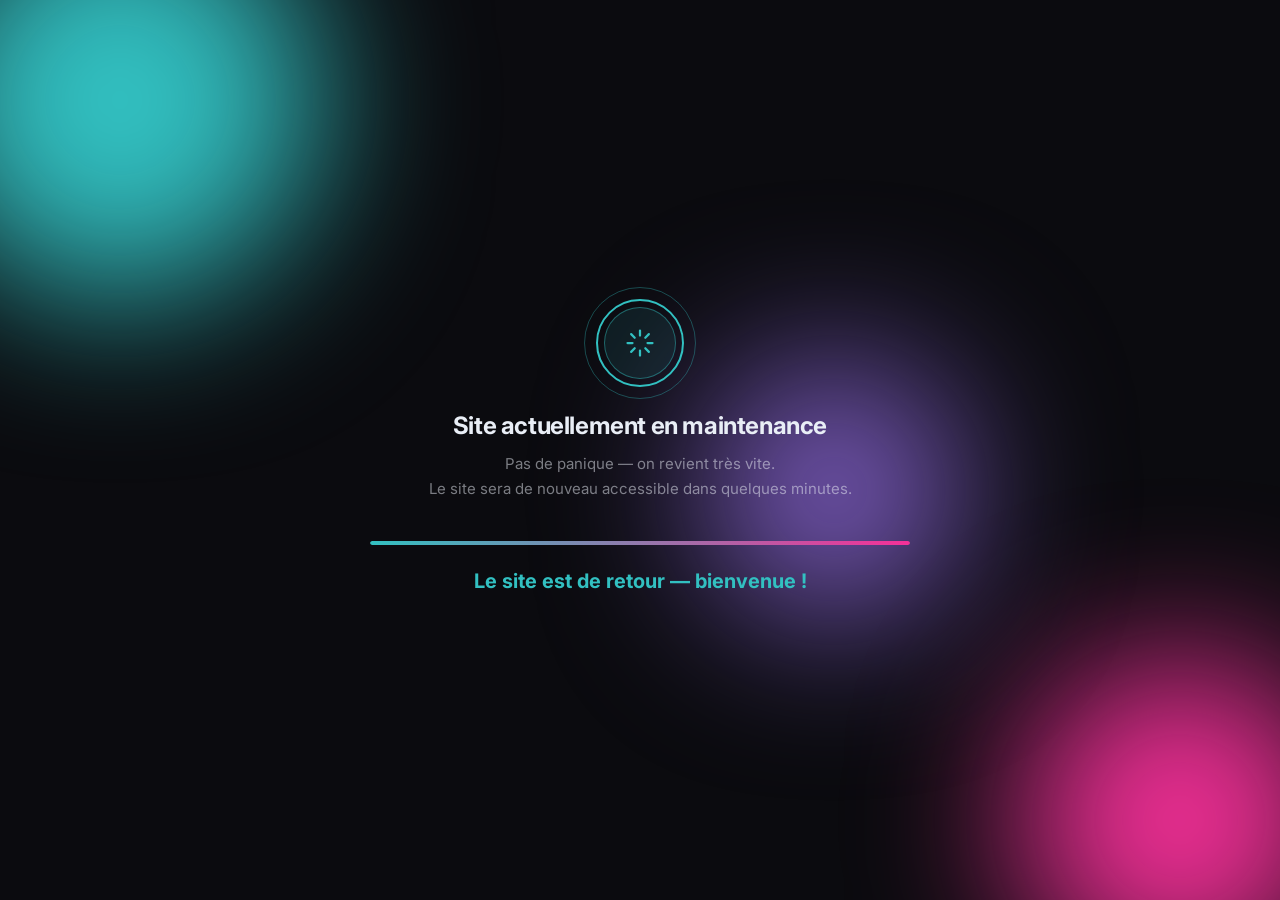
==== index.html @ 34504c8b "Update index.html" ====
<!doctype html>
<html lang="fr">
<head>
  <meta charset="utf-8" />
  <meta name="viewport" content="width=device-width,initial-scale=1" />
  <title>Maintenance — Brad Bitt, mais le site</title>

  <link href="https://fonts.googleapis.com/css2?family=Inter:wght@300;400;600;800&display=swap" rel="stylesheet">

  <!-- Favicon and app icons -->
  <link rel="icon" type="image/svg+xml" href="images/web/favicon.svg">
  <link rel="icon" type="image/png" sizes="96x96" href="images/web/favicon-96x96.png">
  <link rel="shortcut icon" href="favicon.ico">
  <link rel="apple-touch-icon" sizes="180x180" href="images/web/apple-touch-icon.png">
  <meta name="theme-color" content="#0b0b0f">

  <style>
    *, *::before, *::after { box-sizing: border-box; margin: 0; padding: 0; }

    html, body {
      height: 100%;
      background: #0b0b0f;
      font-family: Inter, system-ui, -apple-system, sans-serif;
      -webkit-font-smoothing: antialiased;
      overflow: hidden;
    }

    @keyframes orb-drift {
      0%, 100% { transform: translate(0, 0) scale(1); opacity: 0.18; }
      25%  { transform: translate(30px, -40px) scale(1.08); opacity: 0.28; }
      50%  { transform: translate(-20px, -60px) scale(0.95); opacity: 0.22; }
      75%  { transform: translate(-40px, -20px) scale(1.05); opacity: 0.25; }
    }
    @keyframes orb-drift-2 {
      0%, 100% { transform: translate(0, 0) scale(1); opacity: 0.14; }
      30%  { transform: translate(-50px, 30px) scale(1.1); opacity: 0.22; }
      60%  { transform: translate(40px, 50px) scale(0.92); opacity: 0.18; }
    }
    @keyframes orb-drift-3 {
      0%, 100% { transform: translate(0, 0) scale(1); opacity: 0.12; }
      40%  { transform: translate(60px, -30px) scale(1.06); opacity: 0.2; }
      80%  { transform: translate(-30px, 40px) scale(0.98); opacity: 0.16; }
    }
    @keyframes float {
      0%, 100% { transform: translateY(0px) rotate(0deg); }
      33%  { transform: translateY(-18px) rotate(1.5deg); }
      66%  { transform: translateY(-8px) rotate(-1deg); }
    }
    @keyframes pulse-ring {
      0%   { transform: scale(0.92); opacity: 0.5; }
      50%  { transform: scale(1.06); opacity: 0.15; }
      100% { transform: scale(0.92); opacity: 0.5; }
    }
    @keyframes tick-pop {
      0%   { transform: scale(1); }
      50%  { transform: scale(1.06); }
      100% { transform: scale(1); }
    }
    @keyframes fade-in {
      from { opacity: 0; transform: translateY(12px); }
      to   { opacity: 1; transform: translateY(0); }
    }
    @keyframes dot-bounce {
      0%, 80%, 100% { transform: translateY(0); opacity: 0.4; }
      40%  { transform: translateY(-6px); opacity: 1; }
    }

    .scene {
      min-height: 100vh;
      display: flex;
      align-items: center;
      justify-content: center;
      position: relative;
      overflow: hidden;
      padding: 48px 24px;
    }

    .orb {
      position: absolute;
      border-radius: 50%;
      filter: blur(80px);
      pointer-events: none;
    }
    .orb-1 { width: 400px; height: 400px; background: #32C0C1; top: -100px; left: -80px; animation: orb-drift 12s ease-in-out infinite; }
    .orb-2 { width: 320px; height: 320px; background: #F53098; bottom: -80px; right: -60px; animation: orb-drift-2 15s ease-in-out infinite; }
    .orb-3 { width: 260px; height: 260px; background: #7c5cbf; top: 40%; left: 55%; animation: orb-drift-3 10s ease-in-out infinite; }

    .card {
      position: relative;
      z-index: 2;
      text-align: center;
      max-width: 540px;
      width: 100%;
      animation: fade-in 0.9s ease forwards;
    }

    .pulse-wrapper {
      position: relative;
      display: inline-flex;
      align-items: center;
      justify-content: center;
      margin-bottom: 32px;
      animation: float 5s ease-in-out infinite;
    }
    .pulse-ring {
      position: absolute;
      width: 88px; height: 88px;
      border-radius: 50%;
      border: 2px solid #32C0C1;
      animation: pulse-ring 2.5s ease-in-out infinite;
    }
    .pulse-ring-2 {
      position: absolute;
      width: 112px; height: 112px;
      border-radius: 50%;
      border: 1px solid rgba(50,192,193,0.35);
      animation: pulse-ring 2.5s ease-in-out infinite 0.6s;
    }
    .icon-circle {
      width: 72px; height: 72px;
      border-radius: 50%;
      background: rgba(50,192,193,0.1);
      border: 1.5px solid rgba(50,192,193,0.45);
      display: flex; align-items: center; justify-content: center;
    }
    .icon-circle svg { width: 30px; height: 30px; }

    h1 {
      font-size: 24px;
      font-weight: 700;
      color: #e9eef6;
      margin-bottom: 12px;
      letter-spacing: -0.4px;
    }
    .subtitle {
      font-size: 15px;
      color: rgba(233,238,246,0.5);
      line-height: 1.65;
      margin-bottom: 40px;
    }

    .countdown-grid {
      display: flex;
      gap: 12px;
      justify-content: center;
      margin-bottom: 28px;
    }
    .cd-block {
      background: rgba(255,255,255,0.05);
      border: 1px solid rgba(255,255,255,0.08);
      border-radius: 14px;
      padding: 16px 20px 12px;
      min-width: 76px;
    }
    .cd-num {
      font-size: 34px;
      font-weight: 800;
      color: #32C0C1;
      line-height: 1;
      font-variant-numeric: tabular-nums;
      letter-spacing: -1px;
      display: block;
    }
    .cd-num.pop { animation: tick-pop 0.2s ease; }
    .cd-label {
      font-size: 11px;
      color: rgba(233,238,246,0.35);
      text-transform: uppercase;
      letter-spacing: 0.9px;
      margin-top: 7px;
      display: block;
    }

    .progress-wrap {
      background: rgba(255,255,255,0.06);
      border-radius: 999px;
      height: 4px;
      overflow: hidden;
      margin-bottom: 24px;
    }
    .progress-fill {
      height: 100%;
      border-radius: 999px;
      background: linear-gradient(90deg, #32C0C1, #F53098);
      transition: width 1s linear;
    }

    .dots {
      display: flex;
      gap: 7px;
      justify-content: center;
      align-items: center;
    }
    .dot {
      width: 5px; height: 5px;
      border-radius: 50%;
      background: rgba(233,238,246,0.3);
      animation: dot-bounce 1.4s ease-in-out infinite;
    }
    .dot:nth-child(2) { animation-delay: 0.2s; }
    .dot:nth-child(3) { animation-delay: 0.4s; }

    .done-msg {
      display: none;
      font-size: 20px;
      font-weight: 700;
      color: #32C0C1;
      animation: fade-in 0.6s ease forwards;
      margin-top: 8px;
    }

    @media (max-width: 480px) {
      h1 { font-size: 20px; }
      .cd-num { font-size: 26px; }
      .cd-block { min-width: 60px; padding: 12px 14px 10px; }
      .countdown-grid { gap: 8px; }
    }
  </style>
</head>
<body>
  <div class="scene">
    <div class="orb orb-1"></div>
    <div class="orb orb-2"></div>
    <div class="orb orb-3"></div>

    <div class="card">
      <div class="pulse-wrapper">
        <div class="pulse-ring-2"></div>
        <div class="pulse-ring"></div>
        <div class="icon-circle">
          <svg viewBox="0 0 24 24" fill="none" stroke="#32C0C1" stroke-width="1.8" stroke-linecap="round" stroke-linejoin="round">
            <path d="M12 2v4M12 18v4M4.93 4.93l2.83 2.83M16.24 16.24l2.83 2.83M2 12h4M18 12h4M4.93 19.07l2.83-2.83M16.24 7.76l2.83-2.83"/>
          </svg>
        </div>
      </div>

      <h1>Site actuellement en maintenance</h1>
      <p class="subtitle">Pas de panique — on revient très vite.<br>Le site sera de nouveau accessible dans quelques minutes.</p>

      <div class="countdown-grid" id="countdown">
        <div class="cd-block">
          <span class="cd-num" id="cd-j">--</span>
          <span class="cd-label">jours</span>
        </div>
        <div class="cd-block">
          <span class="cd-num" id="cd-h">--</span>
          <span class="cd-label">heures</span>
        </div>
        <div class="cd-block">
          <span class="cd-num" id="cd-m">--</span>
          <span class="cd-label">min</span>
        </div>
        <div class="cd-block">
          <span class="cd-num" id="cd-s">--</span>
          <span class="cd-label">sec</span>
        </div>
      </div>

      <div class="progress-wrap">
        <div class="progress-fill" id="progress-fill" style="width: 0%"></div>
      </div>

      <p class="done-msg" id="done-msg">Le site est de retour — bienvenue !</p>

      <div class="dots" id="dots">
        <div class="dot"></div>
        <div class="dot"></div>
        <div class="dot"></div>
      </div>
    </div>
  </div>

  <script>
    const target = new Date('2026-03-21T10:30:00');
    const start  = new Date('2026-03-21T10:20:00');
    const total  = target - start;

    const elJ    = document.getElementById('cd-j');
    const elH    = document.getElementById('cd-h');
    const elM    = document.getElementById('cd-m');
    const elS    = document.getElementById('cd-s');
    const fill   = document.getElementById('progress-fill');
    const doneMsg   = document.getElementById('done-msg');
    const countdown = document.getElementById('countdown');
    const dots      = document.getElementById('dots');

    function pad(n) { return String(Math.floor(n)).padStart(2, '0'); }

    function pop(el) {
      el.classList.remove('pop');
      void el.offsetWidth;
      el.classList.add('pop');
    }

    let prevS = null;

    function tick() {
      const now  = new Date();
      const diff = target - now;

      if (diff <= 0) {
        countdown.style.display = 'none';
        dots.style.display = 'none';
        doneMsg.style.display = 'block';
        fill.style.width = '100%';
        return;
      }

      const j = Math.floor(diff / 86400000);
      const h = Math.floor((diff % 86400000) / 3600000);
      const m = Math.floor((diff % 3600000)  / 60000);
      const s = Math.floor((diff % 60000)    / 1000);

      elJ.textContent = pad(j);
      elH.textContent = pad(h);
      elM.textContent = pad(m);
      elS.textContent = pad(s);

      if (prevS !== s) { pop(elS); prevS = s; }

      const elapsed = now - start;
      const pct = Math.min(100, Math.max(0, (elapsed / total) * 100));
      fill.style.width = pct.toFixed(2) + '%';
    }

    tick();
    setInterval(tick, 1000);
  </script>
</body>
</html>
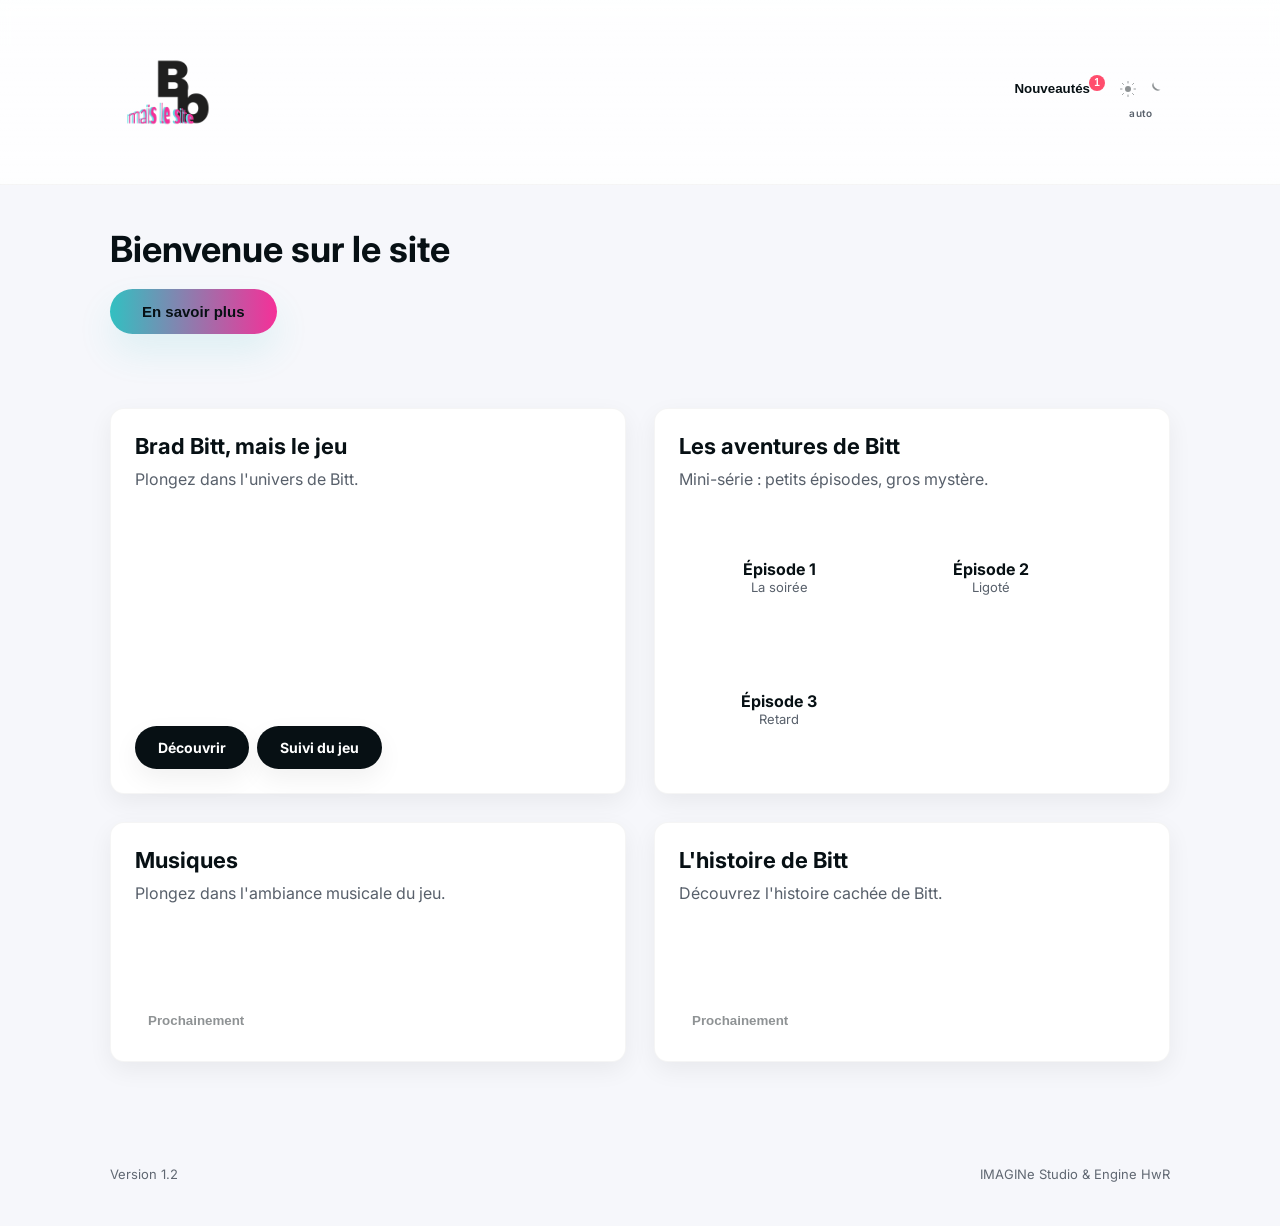
==== commit a64de3f9: "Update index.html for site launch Removed maintenance message and added site header with navigation." ====
--- a/index.html
+++ b/index.html
@@ -3,328 +3,164 @@
 <head>
   <meta charset="utf-8" />
   <meta name="viewport" content="width=device-width,initial-scale=1" />
-  <title>Maintenance — Brad Bitt, mais le site</title>
+  <title>Brad Bitt, mais le site</title>
 
+  <!-- Fonts -->
   <link href="https://fonts.googleapis.com/css2?family=Inter:wght@300;400;600;800&display=swap" rel="stylesheet">
 
+  <link rel="stylesheet" href="style.css">
+  
   <!-- Favicon and app icons -->
   <link rel="icon" type="image/svg+xml" href="images/web/favicon.svg">
   <link rel="icon" type="image/png" sizes="96x96" href="images/web/favicon-96x96.png">
   <link rel="shortcut icon" href="favicon.ico">
   <link rel="apple-touch-icon" sizes="180x180" href="images/web/apple-touch-icon.png">
+  <link rel="manifest" href="images/web/site.webmanifest">
   <meta name="theme-color" content="#0b0b0f">
-
-  <style>
-    *, *::before, *::after { box-sizing: border-box; margin: 0; padding: 0; }
-
-    html, body {
-      height: 100%;
-      background: #0b0b0f;
-      font-family: Inter, system-ui, -apple-system, sans-serif;
-      -webkit-font-smoothing: antialiased;
-      overflow: hidden;
-    }
-
-    @keyframes orb-drift {
-      0%, 100% { transform: translate(0, 0) scale(1); opacity: 0.18; }
-      25%  { transform: translate(30px, -40px) scale(1.08); opacity: 0.28; }
-      50%  { transform: translate(-20px, -60px) scale(0.95); opacity: 0.22; }
-      75%  { transform: translate(-40px, -20px) scale(1.05); opacity: 0.25; }
-    }
-    @keyframes orb-drift-2 {
-      0%, 100% { transform: translate(0, 0) scale(1); opacity: 0.14; }
-      30%  { transform: translate(-50px, 30px) scale(1.1); opacity: 0.22; }
-      60%  { transform: translate(40px, 50px) scale(0.92); opacity: 0.18; }
-    }
-    @keyframes orb-drift-3 {
-      0%, 100% { transform: translate(0, 0) scale(1); opacity: 0.12; }
-      40%  { transform: translate(60px, -30px) scale(1.06); opacity: 0.2; }
-      80%  { transform: translate(-30px, 40px) scale(0.98); opacity: 0.16; }
-    }
-    @keyframes float {
-      0%, 100% { transform: translateY(0px) rotate(0deg); }
-      33%  { transform: translateY(-18px) rotate(1.5deg); }
-      66%  { transform: translateY(-8px) rotate(-1deg); }
-    }
-    @keyframes pulse-ring {
-      0%   { transform: scale(0.92); opacity: 0.5; }
-      50%  { transform: scale(1.06); opacity: 0.15; }
-      100% { transform: scale(0.92); opacity: 0.5; }
-    }
-    @keyframes tick-pop {
-      0%   { transform: scale(1); }
-      50%  { transform: scale(1.06); }
-      100% { transform: scale(1); }
-    }
-    @keyframes fade-in {
-      from { opacity: 0; transform: translateY(12px); }
-      to   { opacity: 1; transform: translateY(0); }
-    }
-    @keyframes dot-bounce {
-      0%, 80%, 100% { transform: translateY(0); opacity: 0.4; }
-      40%  { transform: translateY(-6px); opacity: 1; }
-    }
-
-    .scene {
-      min-height: 100vh;
-      display: flex;
-      align-items: center;
-      justify-content: center;
-      position: relative;
-      overflow: hidden;
-      padding: 48px 24px;
-    }
-
-    .orb {
-      position: absolute;
-      border-radius: 50%;
-      filter: blur(80px);
-      pointer-events: none;
-    }
-    .orb-1 { width: 400px; height: 400px; background: #32C0C1; top: -100px; left: -80px; animation: orb-drift 12s ease-in-out infinite; }
-    .orb-2 { width: 320px; height: 320px; background: #F53098; bottom: -80px; right: -60px; animation: orb-drift-2 15s ease-in-out infinite; }
-    .orb-3 { width: 260px; height: 260px; background: #7c5cbf; top: 40%; left: 55%; animation: orb-drift-3 10s ease-in-out infinite; }
-
-    .card {
-      position: relative;
-      z-index: 2;
-      text-align: center;
-      max-width: 540px;
-      width: 100%;
-      animation: fade-in 0.9s ease forwards;
-    }
-
-    .pulse-wrapper {
-      position: relative;
-      display: inline-flex;
-      align-items: center;
-      justify-content: center;
-      margin-bottom: 32px;
-      animation: float 5s ease-in-out infinite;
-    }
-    .pulse-ring {
-      position: absolute;
-      width: 88px; height: 88px;
-      border-radius: 50%;
-      border: 2px solid #32C0C1;
-      animation: pulse-ring 2.5s ease-in-out infinite;
-    }
-    .pulse-ring-2 {
-      position: absolute;
-      width: 112px; height: 112px;
-      border-radius: 50%;
-      border: 1px solid rgba(50,192,193,0.35);
-      animation: pulse-ring 2.5s ease-in-out infinite 0.6s;
-    }
-    .icon-circle {
-      width: 72px; height: 72px;
-      border-radius: 50%;
-      background: rgba(50,192,193,0.1);
-      border: 1.5px solid rgba(50,192,193,0.45);
-      display: flex; align-items: center; justify-content: center;
-    }
-    .icon-circle svg { width: 30px; height: 30px; }
-
-    h1 {
-      font-size: 24px;
-      font-weight: 700;
-      color: #e9eef6;
-      margin-bottom: 12px;
-      letter-spacing: -0.4px;
-    }
-    .subtitle {
-      font-size: 15px;
-      color: rgba(233,238,246,0.5);
-      line-height: 1.65;
-      margin-bottom: 40px;
-    }
-
-    .countdown-grid {
-      display: flex;
-      gap: 12px;
-      justify-content: center;
-      margin-bottom: 28px;
-    }
-    .cd-block {
-      background: rgba(255,255,255,0.05);
-      border: 1px solid rgba(255,255,255,0.08);
-      border-radius: 14px;
-      padding: 16px 20px 12px;
-      min-width: 76px;
-    }
-    .cd-num {
-      font-size: 34px;
-      font-weight: 800;
-      color: #32C0C1;
-      line-height: 1;
-      font-variant-numeric: tabular-nums;
-      letter-spacing: -1px;
-      display: block;
-    }
-    .cd-num.pop { animation: tick-pop 0.2s ease; }
-    .cd-label {
-      font-size: 11px;
-      color: rgba(233,238,246,0.35);
-      text-transform: uppercase;
-      letter-spacing: 0.9px;
-      margin-top: 7px;
-      display: block;
-    }
-
-    .progress-wrap {
-      background: rgba(255,255,255,0.06);
-      border-radius: 999px;
-      height: 4px;
-      overflow: hidden;
-      margin-bottom: 24px;
-    }
-    .progress-fill {
-      height: 100%;
-      border-radius: 999px;
-      background: linear-gradient(90deg, #32C0C1, #F53098);
-      transition: width 1s linear;
-    }
-
-    .dots {
-      display: flex;
-      gap: 7px;
-      justify-content: center;
-      align-items: center;
-    }
-    .dot {
-      width: 5px; height: 5px;
-      border-radius: 50%;
-      background: rgba(233,238,246,0.3);
-      animation: dot-bounce 1.4s ease-in-out infinite;
-    }
-    .dot:nth-child(2) { animation-delay: 0.2s; }
-    .dot:nth-child(3) { animation-delay: 0.4s; }
-
-    .done-msg {
-      display: none;
-      font-size: 20px;
-      font-weight: 700;
-      color: #32C0C1;
-      animation: fade-in 0.6s ease forwards;
-      margin-top: 8px;
-    }
-
-    @media (max-width: 480px) {
-      h1 { font-size: 20px; }
-      .cd-num { font-size: 26px; }
-      .cd-block { min-width: 60px; padding: 12px 14px 10px; }
-      .countdown-grid { gap: 8px; }
-    }
-  </style>
 </head>
 <body>
-  <div class="scene">
-    <div class="orb orb-1"></div>
-    <div class="orb orb-2"></div>
-    <div class="orb orb-3"></div>
-
-    <div class="card">
-      <div class="pulse-wrapper">
-        <div class="pulse-ring-2"></div>
-        <div class="pulse-ring"></div>
-        <div class="icon-circle">
-          <svg viewBox="0 0 24 24" fill="none" stroke="#32C0C1" stroke-width="1.8" stroke-linecap="round" stroke-linejoin="round">
-            <path d="M12 2v4M12 18v4M4.93 4.93l2.83 2.83M16.24 16.24l2.83 2.83M2 12h4M18 12h4M4.93 19.07l2.83-2.83M16.24 7.76l2.83-2.83"/>
-          </svg>
+  <header class="site-header">
+    <div class="container header-inner">
+      <div class="brand" role="banner">
+        <div class="logo" aria-hidden="true">
+         <img 
+   id="site-logo"
+   src="images/logo bb site clair.png"
+   alt="Logo Brad Bitt">
         </div>
       </div>
 
-      <h1>Site actuellement en maintenance</h1>
-      <p class="subtitle">Pas de panique — on revient très vite.<br>Le site sera de nouveau accessible dans quelques minutes.</p>
+      <nav class="mini-nav" aria-label="Navigation secondaire">
+        <button class="nav-item" data-panel="news" id="btn-news">Nouveautés <span class="badge" id="news-badge">1</span></button>
 
-      <div class="countdown-grid" id="countdown">
-        <div class="cd-block">
-          <span class="cd-num" id="cd-j">--</span>
-          <span class="cd-label">jours</span>
+        <div class="theme-toggle-wrapper">
+          <button id="theme-toggle" class="theme-toggle" aria-label="Changer le thème" title="Mode : automatique">
+            <svg class="icon-sun" viewBox="0 0 24 24" width="18" height="18" aria-hidden="true">
+              <circle cx="12" cy="12" r="4" fill="currentColor"></circle>
+              <g stroke="currentColor" stroke-width="1.2" stroke-linecap="round">
+                <line x1="12" y1="2" x2="12" y2="4"></line>
+                <line x1="12" y1="20" x2="12" y2="22"></line>
+                <line x1="2" y1="12" x2="4" y2="12"></line>
+                <line x1="20" y1="12" x2="22" y2="12"></line>
+                <line x1="4.5" y1="4.5" x2="6" y2="6"></line>
+                <line x1="18" y1="18" x2="19.5" y2="19.5"></line>
+                <line x1="4.5" y1="19.5" x2="6" y2="18"></line>
+                <line x1="18" y1="6" x2="19.5" y2="4.5"></line>
+              </g>
+            </svg>
+
+            <svg class="icon-moon" viewBox="0 0 24 24" width="18" height="18" aria-hidden="true">
+              <path fill="currentColor" d="M21 12.8A9 9 0 0111.2 3 7 7 0 0021 12.8z"></path>
+            </svg>
+          </button>
+          <span id="theme-mode-label" class="theme-mode-label" aria-hidden="true"></span>
         </div>
-        <div class="cd-block">
-          <span class="cd-num" id="cd-h">--</span>
-          <span class="cd-label">heures</span>
+      </nav>
+    </div>
+  </header>
+
+  <main id="app-main">
+    <section class="hero container reveal">
+      <h1>Bienvenue sur le site</h1>
+      <button class="oval-btn oval-primary large" id="oval-learn" aria-controls="panel-welcome" aria-expanded="false">
+        <span class="label">En savoir plus</span>
+      </button>
+    </section>
+
+    <section class="content container">
+      <article class="card reveal" id="game">
+        <div class="card-inner">
+          <div class="card-top">
+            <h2>Brad Bitt, mais le jeu</h2>
+            <p>Plongez dans l'univers de Bitt.</p>
+          </div>
+          <div class="card-actions">
+            <a class="oval-btn oval-neutral" id="btn-discover" href="https://bbmaislaprésentation.my.canva.site" target="_blank" rel="noopener noreferrer" role="button">Découvrir</a>
+            <a class="oval-btn oval-neutral" id="btn-follow" href="https://bradbprog.netlify.app" target="_blank" rel="noopener noreferrer" role="button">Suivi du jeu</a>
+          </div>
         </div>
-        <div class="cd-block">
-          <span class="cd-num" id="cd-m">--</span>
-          <span class="cd-label">min</span>
+      </article>
+
+      <article class="card reveal" id="episodes">
+        <div class="card-inner">
+          <div class="card-top">
+            <h2>Les aventures de Bitt</h2>
+            <p>Mini-série : petits épisodes, gros mystère.</p>
+          </div>
+          <div class="ep-grid" id="ep-grid" aria-hidden="false">
+            <div class="ep-card" tabindex="0" data-episode="1" data-video="PQEFBGobdZM">
+              <div class="ep-card-inner">
+                <div class="ep-front"><strong>Épisode 1</strong><span>La soirée</span></div>
+                <div class="ep-back">
+                  <p class="ep-summary">Brad Bitt se rend à une somptueuse soirée ; un incident inattendu bouleverse sa nuit.</p>
+                  <button class="btn btn-visionner" data-video="PQEFBGobdZM">Voir</button>
+                </div>
+              </div>
+            </div>
+
+            <div class="ep-card" tabindex="0" data-episode="2" data-video="AxQZmL8W_i0">
+              <div class="ep-card-inner">
+                <div class="ep-front"><strong>Épisode 2</strong><span>Ligoté</span></div>
+                <div class="ep-back">
+                  <p class="ep-summary">Brad se réveille ligoté, interrogé par des silhouettes masquées — que cherchent-elles ?</p>
+                  <button class="btn btn-visionner" data-video="AxQZmL8W_i0">Voir</button>
+                </div>
+              </div>
+            </div>
+
+            <div class="ep-card" tabindex="0" data-episode="3" data-video="4YfBA-63uqw">
+              <div class="ep-card-inner">
+                <div class="ep-front"><strong>Épisode 3</strong><span>Retard</span></div>
+                <div class="ep-back">
+                  <p class="ep-summary">Après une chute étrange, Brad découvre un lieu abandonné et une porte menaçante.</p>
+                  <button class="btn btn-visionner" data-video="4YfBA-63uqw">Voir</button>
+                </div>
+              </div>
+            </div>
+          </div>
         </div>
-        <div class="cd-block">
-          <span class="cd-num" id="cd-s">--</span>
-          <span class="cd-label">sec</span>
+      </article>
+
+      <article class="card reveal" id="music">
+        <div class="card-inner">
+          <div class="card-top">
+            <h2>Musiques</h2>
+            <p>Plongez dans l'ambiance musicale du jeu.</p>
+          </div>
+          <div class="card-actions">
+            <button class="btn disabled" aria-disabled="true">Prochainement</button>
+          </div>
         </div>
-      </div>
+      </article>
 
-      <div class="progress-wrap">
-        <div class="progress-fill" id="progress-fill" style="width: 0%"></div>
-      </div>
+      <article class="card reveal" id="lore">
+        <div class="card-inner">
+          <div class="card-top">
+            <h2>L'histoire de Bitt</h2>
+            <p>Découvrez l'histoire cachée de Bitt.</p>
+          </div>
+          <div class="card-actions">
+           <button class="btn disabled" aria-disabled="true">Prochainement</button>
+          </div>
+        </div>
+      </article>
+    </section>
+  </main>
 
-      <p class="done-msg" id="done-msg">Le site est de retour — bienvenue !</p>
+  <footer class="site-footer">
+    <div class="container footer-inner">
+      <div class="left">Version 1.2</div>
+      <div class="right">IMAGINe Studio &amp; Engine HwR</div>
+    </div>
+  </footer>
 
-      <div class="dots" id="dots">
-        <div class="dot"></div>
-        <div class="dot"></div>
-        <div class="dot"></div>
-      </div>
+  <div id="overlay" class="overlay hidden" role="dialog" aria-modal="true">
+    <div class="overlay-inner" id="overlay-inner" tabindex="-1" role="document">
+      <button class="close" id="overlay-close" aria-label="Fermer">✕</button>
+      <div id="overlay-content" class="overlay-content" tabindex="0"></div>
     </div>
   </div>
 
-  <script>
-    const target = new Date('2026-03-21T10:30:00');
-    const start  = new Date('2026-03-21T10:20:00');
-    const total  = target - start;
-
-    const elJ    = document.getElementById('cd-j');
-    const elH    = document.getElementById('cd-h');
-    const elM    = document.getElementById('cd-m');
-    const elS    = document.getElementById('cd-s');
-    const fill   = document.getElementById('progress-fill');
-    const doneMsg   = document.getElementById('done-msg');
-    const countdown = document.getElementById('countdown');
-    const dots      = document.getElementById('dots');
-
-    function pad(n) { return String(Math.floor(n)).padStart(2, '0'); }
-
-    function pop(el) {
-      el.classList.remove('pop');
-      void el.offsetWidth;
-      el.classList.add('pop');
-    }
-
-    let prevS = null;
-
-    function tick() {
-      const now  = new Date();
-      const diff = target - now;
-
-      if (diff <= 0) {
-        countdown.style.display = 'none';
-        dots.style.display = 'none';
-        doneMsg.style.display = 'block';
-        fill.style.width = '100%';
-        return;
-      }
-
-      const j = Math.floor(diff / 86400000);
-      const h = Math.floor((diff % 86400000) / 3600000);
-      const m = Math.floor((diff % 3600000)  / 60000);
-      const s = Math.floor((diff % 60000)    / 1000);
-
-      elJ.textContent = pad(j);
-      elH.textContent = pad(h);
-      elM.textContent = pad(m);
-      elS.textContent = pad(s);
-
-      if (prevS !== s) { pop(elS); prevS = s; }
-
-      const elapsed = now - start;
-      const pct = Math.min(100, Math.max(0, (elapsed / total) * 100));
-      fill.style.width = pct.toFixed(2) + '%';
-    }
-
-    tick();
-    setInterval(tick, 1000);
-  </script>
+  <script src="script.js" defer></script>
 </body>
 </html>
--- a/style.css
+++ b/style.css
@@ -0,0 +1,273 @@
+:root{
+  --bg:#0b0b0f; --card:#0f1113; --muted:#9aa3b2;
+  --accent:#32C0C1; --accent-2:#F53098; --text:#e9eef6;
+  --glass: rgba(255,255,255,0.035);
+  --radius:12px; --maxw:1100px; --container-pad:20px;
+}
+
+/* Light theme overrides */
+:root[data-theme="light"]{
+  --bg: #f6f7fb;
+  --card: #ffffff;
+  --muted: #58606b;
+  --text: #071014;
+  --glass: rgba(7,16,20,0.03);
+}
+
+*{box-sizing:border-box}
+html,body{
+  height:100%;
+  margin:0;
+  background: var(--bg);
+  color: var(--text);
+  font-family:Inter,system-ui,-apple-system,Segoe UI,Roboto,"Helvetica Neue",Arial;
+  -webkit-font-smoothing:antialiased;-moz-osx-font-smoothing:grayscale;
+}
+
+.container{max-width:var(--maxw);margin:0 auto;padding:32px var(--container-pad)}
+
+/* Header */
+.site-header{position:sticky;top:0;z-index:50;background:linear-gradient(180deg,rgba(6,6,8,0.55),rgba(6,6,8,0.25));backdrop-filter:blur(6px);border-bottom:1px solid rgba(255,255,255,0.03)}
+:root[data-theme="light"] .site-header{ background:linear-gradient(180deg,rgba(255,255,255,0.9),rgba(255,255,255,0.8)); border-bottom:1px solid rgba(7,16,20,0.04) }
+.header-inner{display:flex;align-items:center;justify-content:space-between;gap:12px}
+.brand{display:flex;align-items:center;gap:12px}
+
+/* Logo */
+.logo{width:120px;height:120px;border-radius:10px;display:flex;align-items:center;justify-content:center;overflow:hidden;background:transparent;padding:6px}
+.logo img{width:100%;height:100%;object-fit:contain;object-position:center;display:block}
+
+/* Brand text */
+.brand-text .title{font-weight:700;font-size:16px;letter-spacing:0.6px}
+.brand-text .subtitle{font-size:12px;color:var(--muted)}
+
+/* Nav */
+.mini-nav{display:flex;gap:12px;align-items:flex-start;padding-top:8px}
+
+.nav-item{
+  background:transparent;
+  border:0;
+  color:var(--text);
+  padding:8px 10px;
+  border-radius:8px;
+  cursor:pointer;
+  position:relative;
+  font-weight:600;
+  display:inline-flex;
+  align-items:center;
+}
+.nav-item:focus{outline:2px solid rgba(255,255,255,0.06);outline-offset:3px}
+
+.badge{
+  display:inline-block;
+  background:#ff4d6d;
+  color:#fff;
+  border-radius:50%;
+  width:16px;
+  height:16px;
+  font-size:10px;
+  font-weight:700;
+  line-height:16px;
+  text-align:center;
+  position:absolute;
+  top:2px;
+  right:-5px;
+  cursor:pointer;
+}
+
+.badge[hidden]{
+  display:none !important;
+}
+
+/* Theme toggle wrapper */
+.theme-toggle-wrapper{display:flex;flex-direction:column;align-items:center;gap:2px}
+
+/* Theme toggle */
+.theme-toggle{display:inline-flex;align-items:center;gap:8px;padding:6px;border-radius:8px;border:1px solid rgba(255,255,255,0.04);background:transparent;color:var(--text);cursor:pointer}
+.theme-toggle svg{opacity:0.45;transition:opacity .18s ease, transform .18s ease}
+.theme-toggle.is-light .icon-sun{opacity:1; transform:scale(1.05)}
+.theme-toggle.is-dark .icon-moon{opacity:1; transform:scale(1.05)}
+
+/* Theme mode label */
+.theme-mode-label{
+  font-size:10px;
+  color:var(--muted);
+  font-weight:600;
+  letter-spacing:0.3px;
+  height:0;
+  overflow:hidden;
+  transition:opacity .3s ease, height .3s ease;
+  opacity:0;
+  line-height:12px;
+}
+.theme-mode-label.visible{
+  opacity:1;
+  height:12px;
+}
+
+/* Hero */
+.hero{display:flex;flex-direction:column;align-items:flex-start;gap:18px;padding-top:42px;padding-bottom:42px}
+.hero h1{font-size:36px;margin:0}
+.hero-lead{color:var(--muted);margin:0;max-width:720px}
+
+/* OVAL BUTTON */
+.oval-btn{
+  position:relative;
+  display:inline-flex;
+  align-items:center;
+  gap:8px;
+  border-radius:999px;
+  padding:12px 22px;
+  border:0;
+  font-weight:700;
+  cursor:pointer;
+  transition:transform .18s ease, box-shadow .18s ease, background .18s ease, color .18s ease;
+  box-shadow: 0 8px 18px rgba(11,12,15,0.18);
+  text-decoration:none;
+  font-size:14px;
+}
+.oval-btn.large{
+  padding:14px 32px;
+  font-size:15px;
+  box-shadow: 0 18px 36px rgba(50,192,193,0.12);
+}
+.oval-btn.oval-primary{
+  background: linear-gradient(90deg,var(--accent),var(--accent-2));
+  color: #071014;
+  border: none;
+}
+.oval-btn.oval-primary:hover{transform:translateY(-2px);filter:brightness(1.03)}
+.oval-btn.oval-primary:focus{outline:3px solid rgba(50,192,193,0.12);outline-offset:3px}
+
+:root[data-theme="light"] .oval-btn.oval-neutral {
+  background: #071014;
+  color: #fff;
+  box-shadow: 0 10px 26px rgba(7,16,20,0.06);
+  border:1px solid rgba(7,16,20,0.04);
+}
+:root[data-theme="light"] .oval-btn.oval-neutral:hover{
+  background:#0f1720;
+  color:#fff;
+}
+:root:not([data-theme="light"]) .oval-btn.oval-neutral {
+  background: #ffffff;
+  color: #071014;
+  box-shadow: 0 8px 24px rgba(2,8,12,0.06);
+  border:1px solid rgba(0,0,0,0.06);
+}
+:root:not([data-theme="light"]) .oval-btn.oval-neutral:hover{
+  background:#f4f4f6;
+}
+
+/* Content grid */
+.content{display:grid;grid-template-columns:repeat(2,1fr);gap:28px;grid-auto-rows:minmax(240px,auto);padding-bottom:60px}
+
+/* Card */
+.card{background:var(--card);padding:24px;border-radius:14px;box-shadow:0 18px 40px rgba(0,0,0,0.25);border:1px solid rgba(255,255,255,0.03);display:flex;flex-direction:column;min-height:240px}
+:root[data-theme="light"] .card{box-shadow:0 8px 24px rgba(2,8,12,0.06);border:1px solid rgba(7,16,20,0.04)}
+.card-inner{display:flex;flex-direction:column;gap:12px;flex:1}
+.card-actions{display:flex;gap:8px;margin-top:auto}
+.card h2{margin:0 0 8px 0;font-size:22px}
+.card p{color:var(--muted);margin:0 0 12px 0;line-height:1.6;max-width:100%}
+
+@media (max-width:480px){
+  .card-actions{flex-direction:column;align-items:stretch}
+  .card-actions .oval-btn{width:100%}
+}
+
+/* EP GRID & FLIP CARDS */
+.ep-grid{display:flex;gap:12px;align-items:stretch;flex-wrap:wrap}
+.ep-card{position:relative;width:200px;height:120px;border-radius:12px;cursor:pointer;perspective:1000px;overflow:visible}
+.ep-card-inner{position:relative;width:100%;height:100%;transform-style:preserve-3d;transition:transform .6s}
+.ep-card.flipped .ep-card-inner{transform:rotateY(180deg)}
+.ep-front,.ep-back{position:absolute;inset:0;border-radius:12px;display:flex;flex-direction:column;align-items:center;justify-content:center;padding:12px;backface-visibility:hidden;overflow:hidden}
+.ep-front{background-color:var(--card); color:var(--text); font-weight:700;text-align:center}
+.ep-front span{display:block;font-weight:400;font-size:13px;color:var(--muted)}
+.ep-back{background:var(--card); color:var(--text); transform:rotateY(180deg); text-align:center; padding:12px; justify-content:space-between}
+
+.ep-back p.ep-summary{
+  font-weight:500;
+  color:var(--muted);
+  margin:0 0 12px 0;
+  line-height:1.4;
+  text-align:left;
+  width:100%;
+  max-height:5.6em;
+  overflow:auto;
+  word-wrap:break-word;
+  white-space:normal;
+  text-overflow:ellipsis;
+  padding-right:6px;
+  -webkit-overflow-scrolling: touch;
+}
+
+/* Video wrapper */
+.video-wrap{position:relative;padding-top:56.25%;width:100%}
+.video-wrap iframe{position:absolute;inset:0;width:100%;height:100%;border:0;border-radius:8px}
+
+/* Buttons */
+.btn{background:transparent;border:1px solid rgba(255,255,255,0.06);padding:8px 12px;border-radius:8px;color:var(--text);cursor:pointer;font-weight:700}
+.btn.small{padding:6px 8px;font-size:13px}
+.btn.disabled{opacity:0.45;cursor:default;border-style:dashed}
+
+/* Overlay */
+.overlay{position:fixed;inset:0;background:rgba(0,0,0,0.6);display:flex;align-items:center;justify-content:center;z-index:200}
+.overlay.hidden{display:none}
+.overlay-inner{background:linear-gradient(180deg,#0b0b0f,#0f1113);padding:28px;border-radius:12px;max-width:880px;width:92%;position:relative;box-shadow:0 20px 60px rgba(0,0,0,0.6);color:var(--text)}
+:root[data-theme="light"] .overlay-inner{background:linear-gradient(180deg,#ffffff,#f7f8fb);color:var(--text);border:1px solid rgba(7,16,20,0.06)}
+.overlay .close{position:absolute;top:12px;right:12px;border:0;background:transparent;color:var(--muted);font-size:20px;cursor:pointer}
+.overlay-content{max-height:70vh;overflow:auto;padding-right:6px}
+
+/* Nouveautés */
+.news-list{display:flex;flex-direction:column;gap:12px;padding:6px 4px}
+.news-card{
+  background:var(--card);
+  border-radius:10px;
+  padding:12px 14px;
+  border:1px solid rgba(255,255,255,0.03);
+  box-shadow:0 8px 20px rgba(0,0,0,0.28);
+  transition:transform .18s ease, box-shadow .18s ease;
+  cursor:pointer;
+  overflow:hidden;
+}
+.news-card:focus{outline:2px solid rgba(50,192,193,0.08);outline-offset:3px}
+.news-card .meta{display:flex;gap:12px;align-items:center;justify-content:space-between}
+.news-card .meta .version{font-weight:800}
+.news-card .meta .date{color:var(--muted);font-size:13px}
+.news-card .teaser{color:var(--muted);margin-top:6px;font-size:14px}
+
+.news-card .detail{
+  margin-top:10px;
+  color:var(--text);
+  overflow:hidden;
+  max-height:0;
+  transition:max-height .36s cubic-bezier(.2,.9,.2,1), opacity .28s ease;
+  opacity:0;
+}
+.news-card.expanded{ box-shadow:0 18px 40px rgba(0,0,0,0.36); transform:translateY(-4px) }
+.news-card.expanded .detail{ opacity:1; max-height:420px; }
+
+/* Footer */
+.site-footer{padding:12px 0;background:transparent}
+.footer-inner{display:flex;justify-content:space-between;align-items:center;color:var(--muted);font-size:13px}
+.footer-inner .left,.footer-inner .right{opacity:0.95}
+
+/* Reveal */
+.reveal{opacity:0;transform:translateY(14px);transition:all .6s cubic-bezier(.2,.9,.2,1)}
+.reveal.visible{opacity:1;transform:none}
+
+/* Responsive */
+@media (max-width:1100px){
+  .logo{width:96px;height:96px}
+  .content{grid-template-columns:1fr;gap:20px;padding:12px 20px}
+  .card{min-height:auto;padding:20px}
+  .ep-grid{justify-content:flex-start;overflow:auto;padding-bottom:6px}
+  .ep-card{width:160px;height:100px}
+}
+@media (max-width:480px){
+  .hero h1{font-size:24px}
+  .oval-btn{width:100%;justify-content:center}
+  .logo{width:80px;height:80px}
+  .oval-btn.large{padding:12px 20px;font-size:15px}
+  .ep-card{width:100%;height:140px}
+  .ep-grid{flex-direction:column;gap:12px}
+}
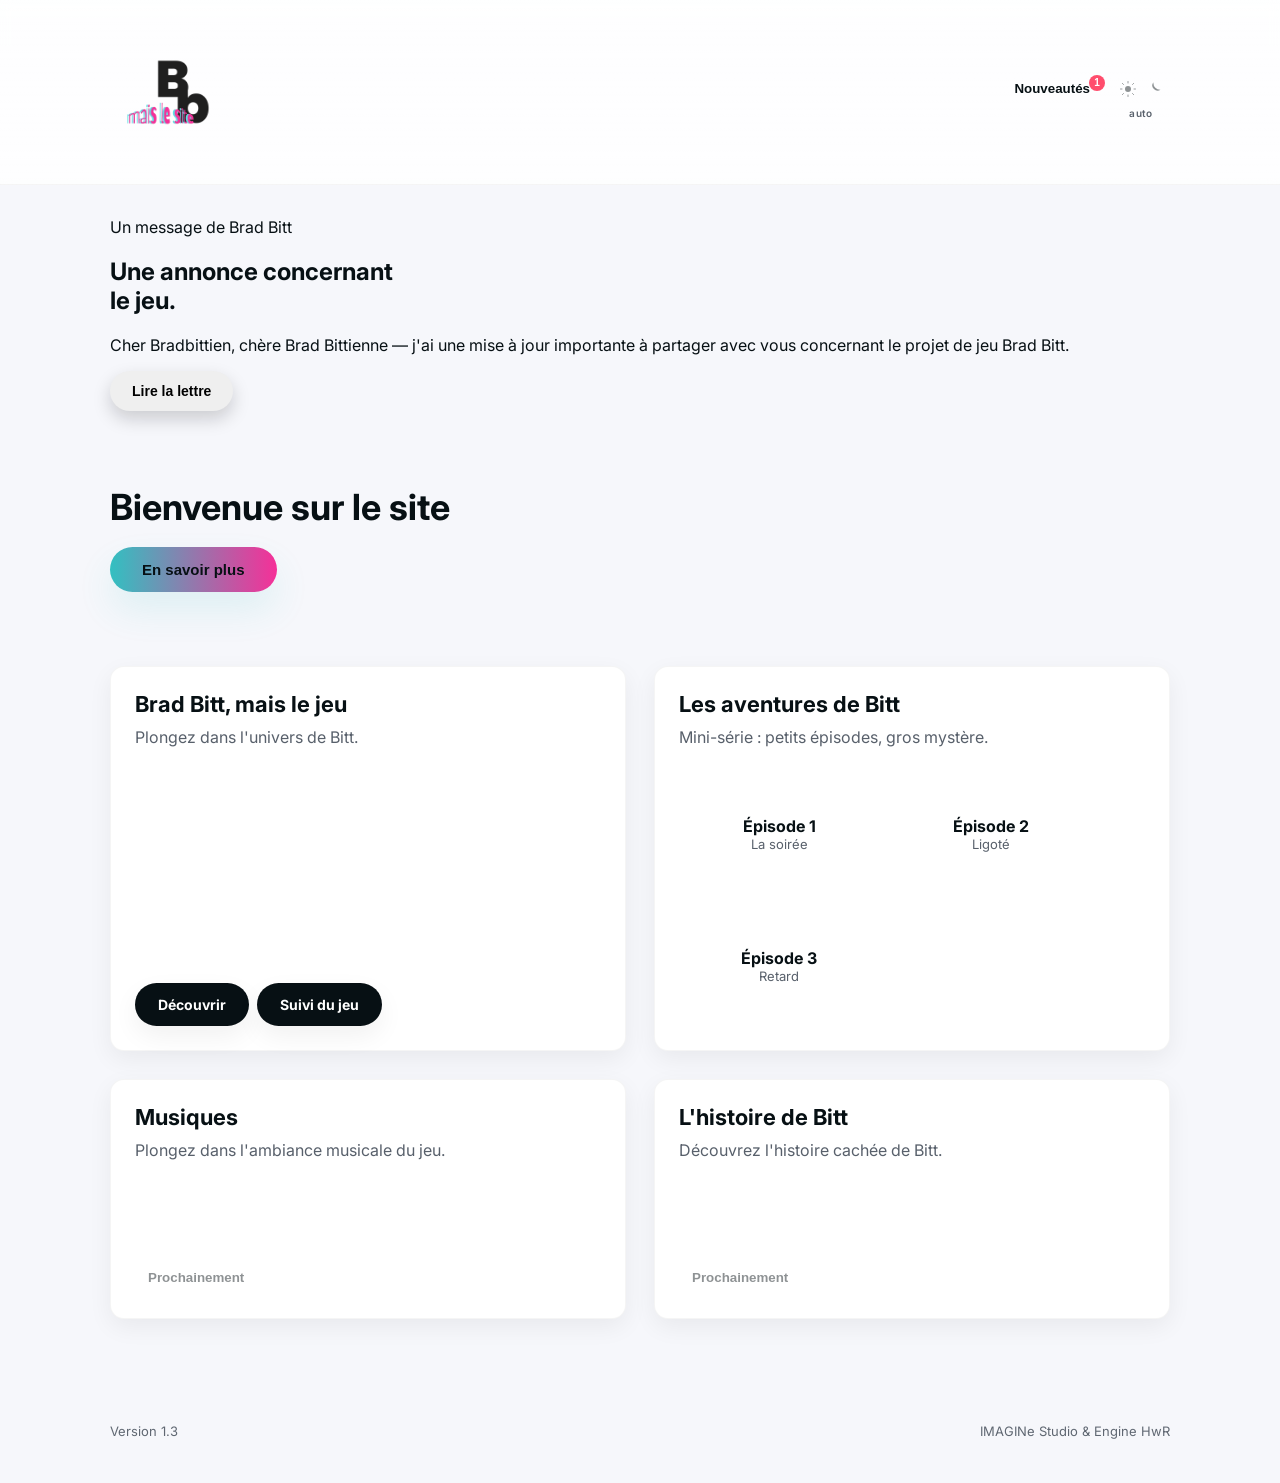
==== commit a55928c4: "Add files via upload" ====
--- a/index.html
+++ b/index.html
@@ -60,6 +60,16 @@
   </header>
 
   <main id="app-main">
+
+    <section class="letter-banner reveal">
+      <div class="container letter-banner-inner">
+        <div class="letter-badge">Un message de Brad Bitt</div>
+        <h2 class="letter-headline">Une annonce concernant<br>le jeu.</h2>
+        <p class="letter-excerpt">Cher Bradbittien, chère Brad Bittienne — j'ai une mise à jour importante à partager avec vous concernant le projet de jeu Brad Bitt.</p>
+        <button class="oval-btn oval-letter" id="btn-read-letter">Lire la lettre</button>
+      </div>
+    </section>
+
     <section class="hero container reveal">
       <h1>Bienvenue sur le site</h1>
       <button class="oval-btn oval-primary large" id="oval-learn" aria-controls="panel-welcome" aria-expanded="false">
@@ -149,7 +159,7 @@
 
   <footer class="site-footer">
     <div class="container footer-inner">
-      <div class="left">Version 1.2</div>
+      <div class="left">Version 1.3</div>
       <div class="right">IMAGINe Studio &amp; Engine HwR</div>
     </div>
   </footer>
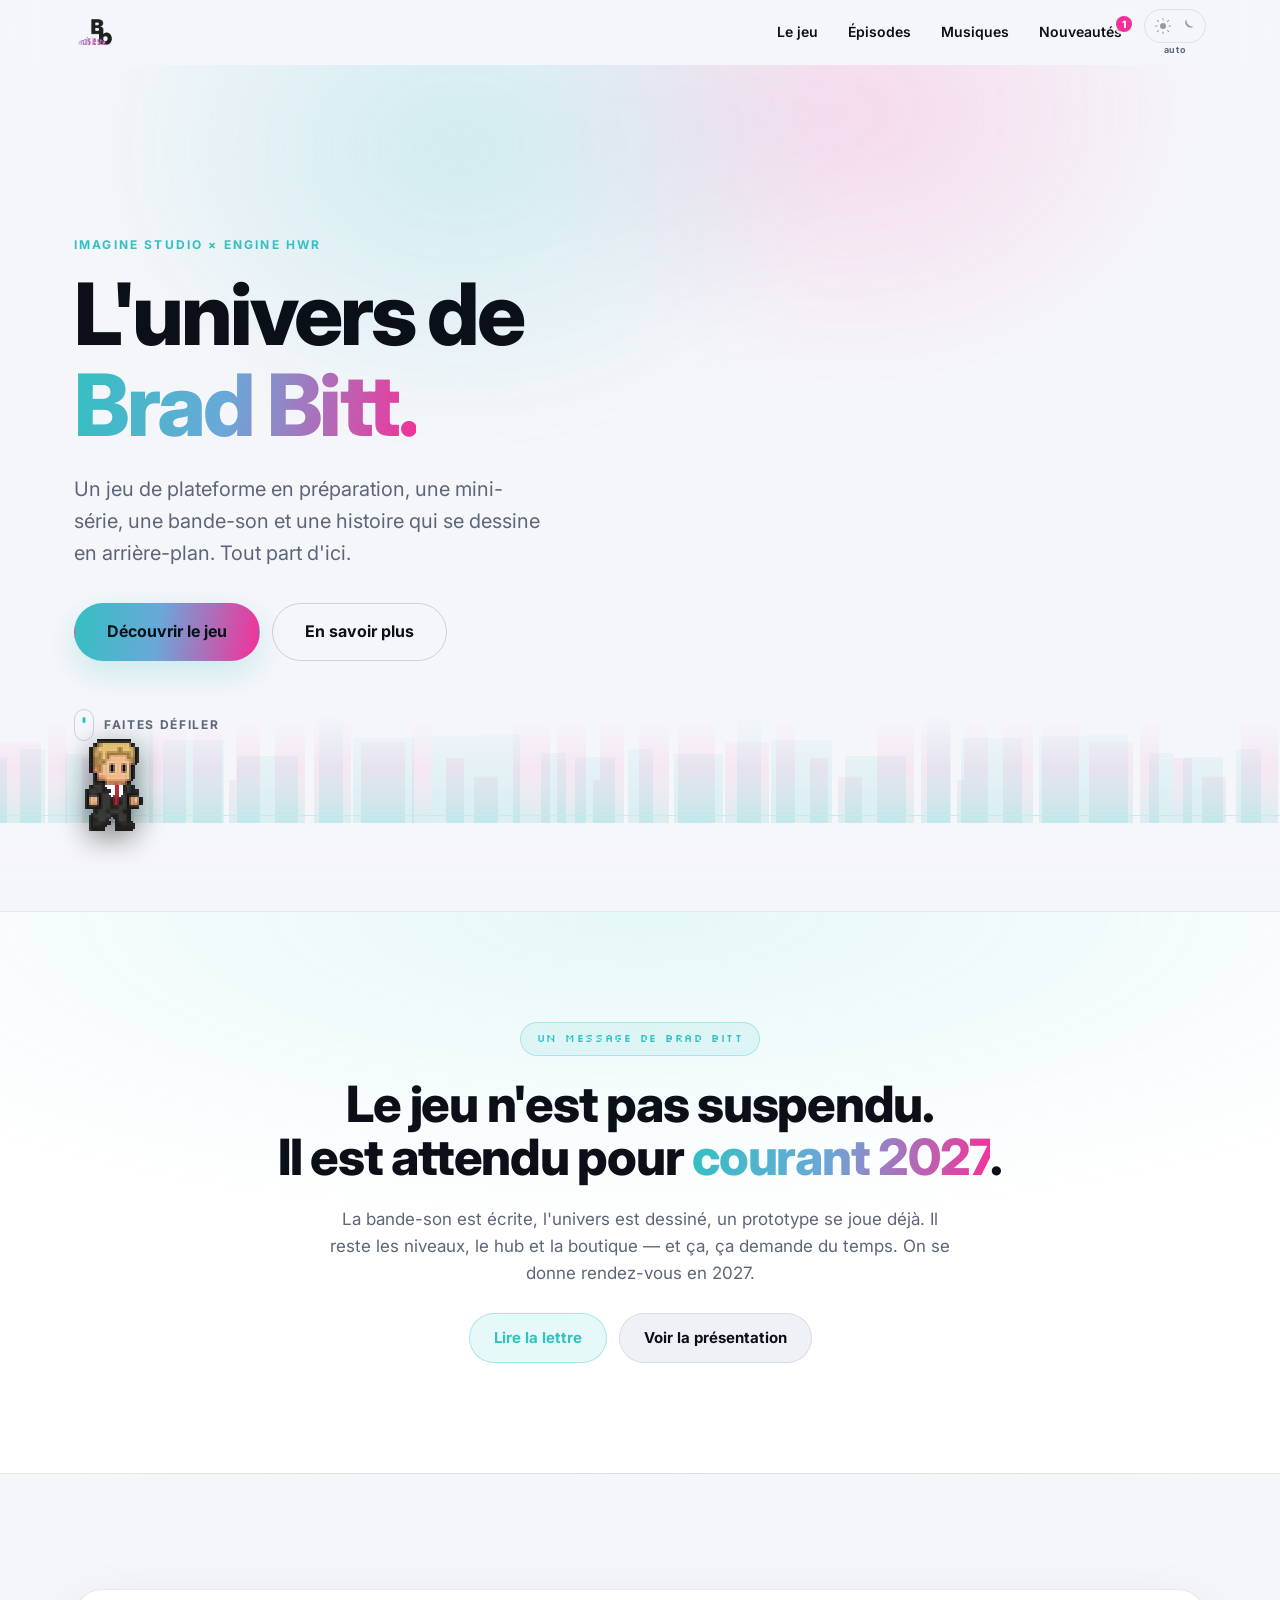
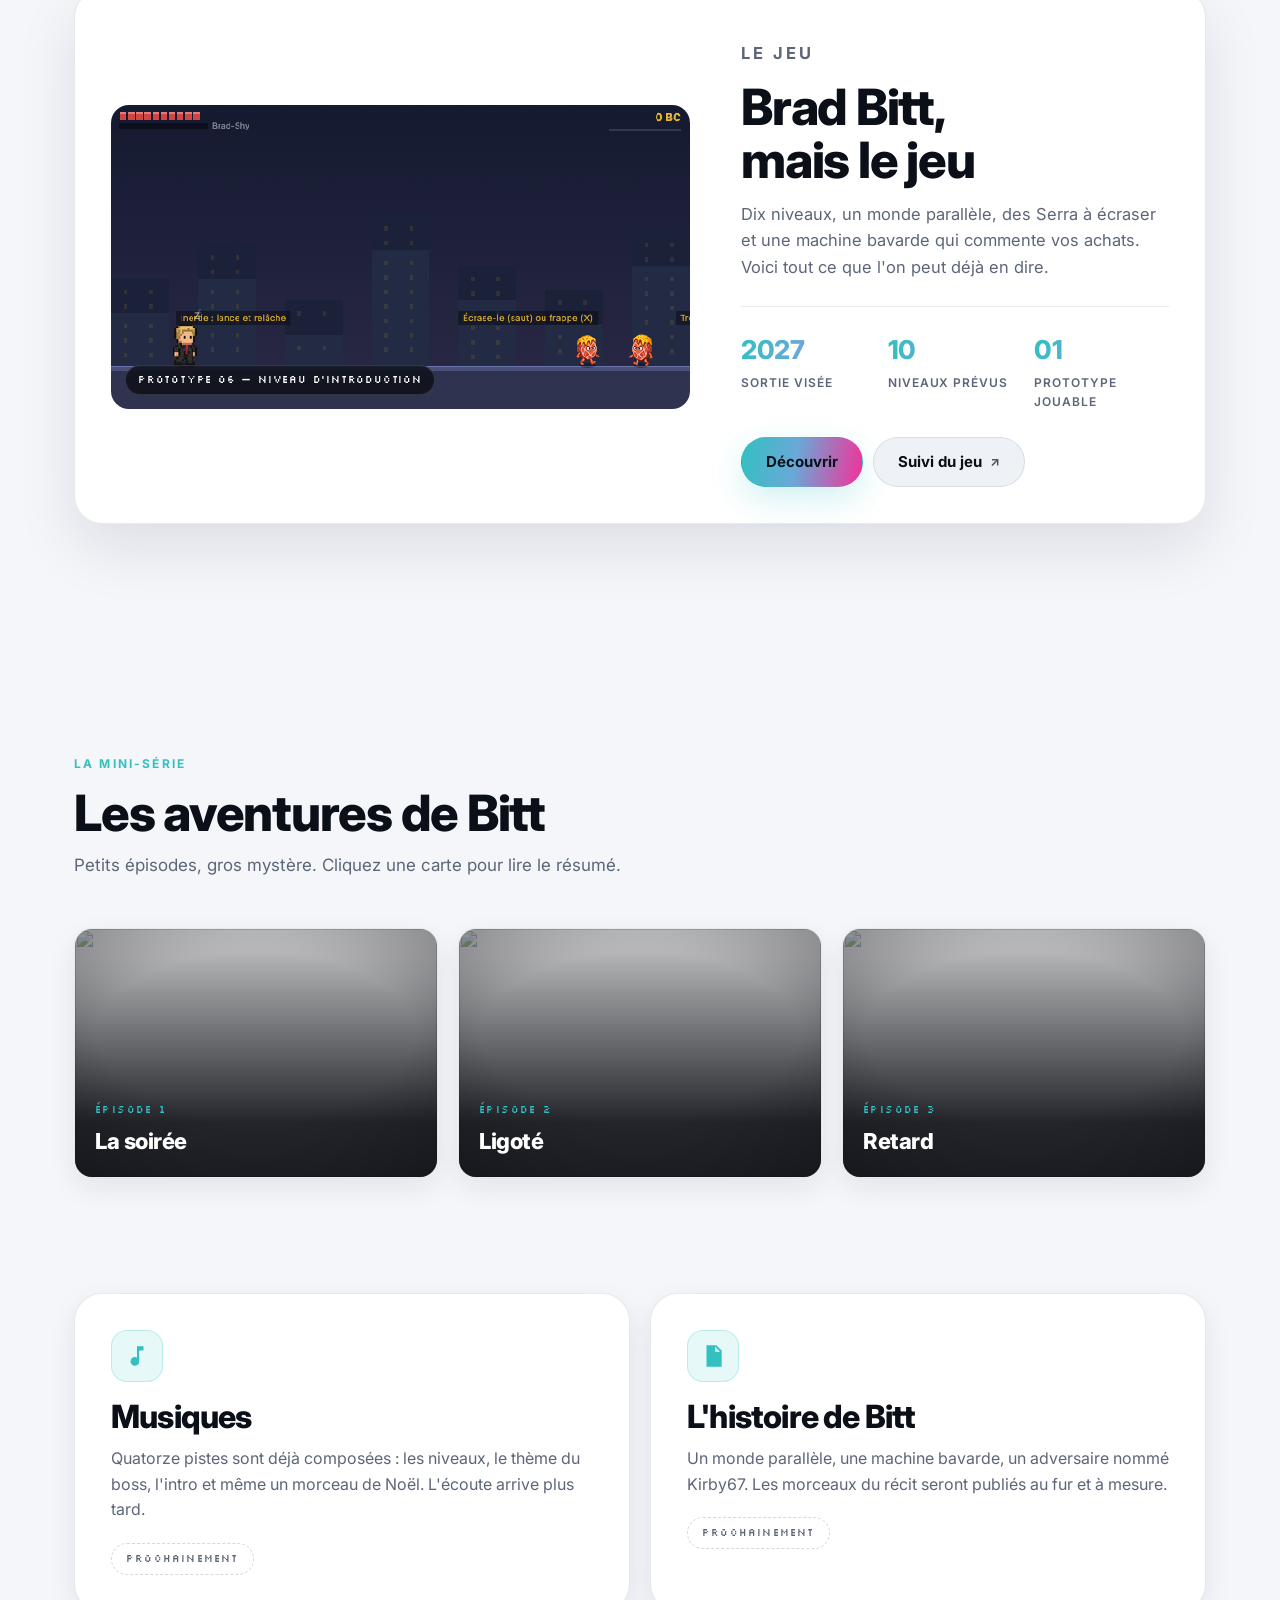
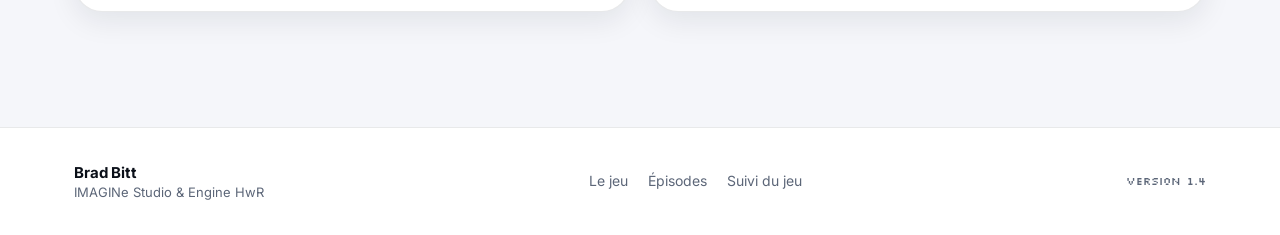
==== commit c08b2bc8: "Add files via upload" ====
--- a/index.html
+++ b/index.html
@@ -2,42 +2,47 @@
 <html lang="fr">
 <head>
   <meta charset="utf-8" />
-  <meta name="viewport" content="width=device-width,initial-scale=1" />
+  <meta name="viewport" content="width=device-width,initial-scale=1,viewport-fit=cover" />
   <title>Brad Bitt, mais le site</title>
-
-  <!-- Fonts -->
-  <link href="https://fonts.googleapis.com/css2?family=Inter:wght@300;400;600;800&display=swap" rel="stylesheet">
+  <meta name="description" content="L'univers de Brad Bitt : le jeu, la mini-série, la bande-son et l'histoire. Par IMAGINe Studio & Engine HwR.">
+
+  <link rel="preconnect" href="https://fonts.googleapis.com">
+  <link rel="preconnect" href="https://fonts.gstatic.com" crossorigin>
+  <link href="https://fonts.googleapis.com/css2?family=Inter:wght@300;400;500;600;700;800;900&family=Silkscreen:wght@400;700&display=swap" rel="stylesheet">
 
   <link rel="stylesheet" href="style.css">
-  
+
   <!-- Favicon and app icons -->
   <link rel="icon" type="image/svg+xml" href="images/web/favicon.svg">
   <link rel="icon" type="image/png" sizes="96x96" href="images/web/favicon-96x96.png">
   <link rel="shortcut icon" href="favicon.ico">
   <link rel="apple-touch-icon" sizes="180x180" href="images/web/apple-touch-icon.png">
   <link rel="manifest" href="images/web/site.webmanifest">
-  <meta name="theme-color" content="#0b0b0f">
+  <meta name="theme-color" content="#08090d">
 </head>
 <body>
-  <header class="site-header">
+  <a class="skip-link" href="#app-main">Aller au contenu</a>
+
+  <header class="site-header" role="banner">
     <div class="container header-inner">
-      <div class="brand" role="banner">
-        <div class="logo" aria-hidden="true">
-         <img 
-   id="site-logo"
-   src="images/logo bb site clair.png"
-   alt="Logo Brad Bitt">
-        </div>
-      </div>
-
-      <nav class="mini-nav" aria-label="Navigation secondaire">
-        <button class="nav-item" data-panel="news" id="btn-news">Nouveautés <span class="badge" id="news-badge">1</span></button>
+      <a class="brand" href="#app-main" aria-label="Brad Bitt — accueil">
+        <img id="site-logo" src="images/logo bb site clair.png" alt="Logo Brad Bitt">
+      </a>
+
+      <nav class="mini-nav" aria-label="Navigation principale">
+        <a class="nav-link" href="jeu.html">Le&nbsp;jeu</a>
+        <a class="nav-link" href="#episodes">Épisodes</a>
+        <a class="nav-link" href="#music">Musiques</a>
+
+        <button class="nav-item" data-panel="news" id="btn-news">
+          Nouveautés <span class="badge" id="news-badge" aria-label="nouvelle mise à jour">1</span>
+        </button>
 
         <div class="theme-toggle-wrapper">
           <button id="theme-toggle" class="theme-toggle" aria-label="Changer le thème" title="Mode : automatique">
             <svg class="icon-sun" viewBox="0 0 24 24" width="18" height="18" aria-hidden="true">
               <circle cx="12" cy="12" r="4" fill="currentColor"></circle>
-              <g stroke="currentColor" stroke-width="1.2" stroke-linecap="round">
+              <g stroke="currentColor" stroke-width="1.4" stroke-linecap="round">
                 <line x1="12" y1="2" x2="12" y2="4"></line>
                 <line x1="12" y1="20" x2="12" y2="22"></line>
                 <line x1="2" y1="12" x2="4" y2="12"></line>
@@ -48,7 +53,6 @@
                 <line x1="18" y1="6" x2="19.5" y2="4.5"></line>
               </g>
             </svg>
-
             <svg class="icon-moon" viewBox="0 0 24 24" width="18" height="18" aria-hidden="true">
               <path fill="currentColor" d="M21 12.8A9 9 0 0111.2 3 7 7 0 0021 12.8z"></path>
             </svg>
@@ -61,112 +65,179 @@
 
   <main id="app-main">
 
-    <section class="letter-banner reveal">
-      <div class="container letter-banner-inner">
-        <div class="letter-badge">Un message de Brad Bitt</div>
-        <h2 class="letter-headline">Une annonce concernant<br>le jeu.</h2>
-        <p class="letter-excerpt">Cher Bradbittien, chère Brad Bittienne — j'ai une mise à jour importante à partager avec vous concernant le projet de jeu Brad Bitt.</p>
-        <button class="oval-btn oval-letter" id="btn-read-letter">Lire la lettre</button>
-      </div>
-    </section>
-
-    <section class="hero container reveal">
-      <h1>Bienvenue sur le site</h1>
-      <button class="oval-btn oval-primary large" id="oval-learn" aria-controls="panel-welcome" aria-expanded="false">
-        <span class="label">En savoir plus</span>
-      </button>
-    </section>
-
-    <section class="content container">
-      <article class="card reveal" id="game">
-        <div class="card-inner">
-          <div class="card-top">
-            <h2>Brad Bitt, mais le jeu</h2>
-            <p>Plongez dans l'univers de Bitt.</p>
-          </div>
-          <div class="card-actions">
-            <a class="oval-btn oval-neutral" id="btn-discover" href="https://bbmaislaprésentation.my.canva.site" target="_blank" rel="noopener noreferrer" role="button">Découvrir</a>
-            <a class="oval-btn oval-neutral" id="btn-follow" href="https://bradbprog.netlify.app" target="_blank" rel="noopener noreferrer" role="button">Suivi du jeu</a>
-          </div>
-        </div>
-      </article>
-
-      <article class="card reveal" id="episodes">
-        <div class="card-inner">
-          <div class="card-top">
-            <h2>Les aventures de Bitt</h2>
-            <p>Mini-série : petits épisodes, gros mystère.</p>
-          </div>
-          <div class="ep-grid" id="ep-grid" aria-hidden="false">
-            <div class="ep-card" tabindex="0" data-episode="1" data-video="PQEFBGobdZM">
-              <div class="ep-card-inner">
-                <div class="ep-front"><strong>Épisode 1</strong><span>La soirée</span></div>
-                <div class="ep-back">
-                  <p class="ep-summary">Brad Bitt se rend à une somptueuse soirée ; un incident inattendu bouleverse sa nuit.</p>
-                  <button class="btn btn-visionner" data-video="PQEFBGobdZM">Voir</button>
+    <!-- ============================ HERO ============================ -->
+    <section class="hero" aria-labelledby="hero-title">
+      <div class="hero-bg" aria-hidden="true">
+        <div class="hero-glow"></div>
+        <div class="skyline skyline-far"></div>
+        <div class="skyline skyline-near"></div>
+        <div class="hero-ground"></div>
+        <div class="hero-brad"></div>
+      </div>
+
+      <div class="container hero-inner">
+        <p class="eyebrow reveal">IMAGINe Studio <span aria-hidden="true">×</span> Engine HwR</p>
+        <h1 id="hero-title" class="reveal">L'univers de<br><span class="grad">Brad Bitt.</span></h1>
+        <p class="hero-lead reveal">Un jeu de plateforme en préparation, une mini-série, une bande-son
+          et une histoire qui se dessine en arrière-plan. Tout part d'ici.</p>
+        <div class="hero-actions reveal">
+          <a class="btn btn-primary btn-lg" href="jeu.html">Découvrir le jeu</a>
+          <button class="btn btn-ghost btn-lg" id="oval-learn" aria-controls="overlay" aria-expanded="false">En savoir plus</button>
+        </div>
+        <div class="hero-scroll reveal" aria-hidden="true"><span></span>Faites défiler</div>
+      </div>
+    </section>
+
+    <!-- ========================= ANNONCE 2027 ========================= -->
+    <section class="announce" id="annonce" aria-labelledby="annonce-title">
+      <div class="container announce-inner reveal">
+        <p class="pill">Un message de Brad Bitt</p>
+        <h2 id="annonce-title">Le jeu n'est pas suspendu.<br>Il est attendu pour <span class="grad">courant 2027</span>.</h2>
+        <p class="announce-lead">La bande-son est écrite, l'univers est dessiné, un prototype se joue déjà.
+          Il reste les niveaux, le hub et la boutique — et ça, ça demande du temps. On se donne rendez-vous en 2027.</p>
+        <div class="announce-actions">
+          <button class="btn btn-accent" id="btn-read-letter">Lire la lettre</button>
+          <a class="btn btn-quiet" href="jeu.html">Voir la présentation</a>
+        </div>
+      </div>
+    </section>
+
+    <!-- ============================ LE JEU ============================ -->
+    <section class="section" id="game" aria-labelledby="game-title">
+      <div class="container">
+        <article class="feature reveal">
+          <div class="feature-media">
+            <img src="images/jeu/captures/zone-largage.png" alt="Capture du jeu : Brad Bitt face à deux Serra devant une skyline pixelisée" loading="lazy" width="1920" height="1008">
+            <span class="media-tag">Prototype 06 — niveau d'introduction</span>
+          </div>
+          <div class="feature-body">
+            <p class="eyebrow">Le jeu</p>
+            <h2 id="game-title">Brad Bitt,<br>mais le jeu</h2>
+            <p>Dix niveaux, un monde parallèle, des Serra à écraser et une machine bavarde
+              qui commente vos achats. Voici tout ce que l'on peut déjà en dire.</p>
+            <ul class="facts">
+              <li><strong>2027</strong><span>Sortie visée</span></li>
+              <li><strong>10</strong><span>Niveaux prévus</span></li>
+              <li><strong>01</strong><span>Prototype jouable</span></li>
+            </ul>
+            <div class="feature-actions">
+              <a class="btn btn-primary" href="jeu.html">Découvrir</a>
+              <a class="btn btn-quiet" href="https://bradbprog.netlify.app" target="_blank" rel="noopener noreferrer">Suivi du jeu <span class="ext" aria-hidden="true">↗</span></a>
+            </div>
+          </div>
+        </article>
+      </div>
+    </section>
+
+    <!-- ========================== ÉPISODES ========================== -->
+    <section class="section" id="episodes" aria-labelledby="ep-title">
+      <div class="container">
+        <header class="section-head reveal">
+          <p class="eyebrow">La mini-série</p>
+          <h2 id="ep-title">Les aventures de Bitt</h2>
+          <p class="section-lead">Petits épisodes, gros mystère. Cliquez une carte pour lire le résumé.</p>
+        </header>
+
+        <div class="ep-grid" id="ep-grid">
+          <div class="ep-card reveal" tabindex="0" role="button" aria-pressed="false" data-episode="1" data-video="PQEFBGobdZM">
+            <div class="ep-card-inner">
+              <div class="ep-front">
+                <img src="https://i.ytimg.com/vi/PQEFBGobdZM/hqdefault.jpg" alt="" loading="lazy" aria-hidden="true">
+                <div class="ep-front-text">
+                  <span class="ep-num">Épisode 1</span>
+                  <strong>La soirée</strong>
                 </div>
               </div>
-            </div>
-
-            <div class="ep-card" tabindex="0" data-episode="2" data-video="AxQZmL8W_i0">
-              <div class="ep-card-inner">
-                <div class="ep-front"><strong>Épisode 2</strong><span>Ligoté</span></div>
-                <div class="ep-back">
-                  <p class="ep-summary">Brad se réveille ligoté, interrogé par des silhouettes masquées — que cherchent-elles ?</p>
-                  <button class="btn btn-visionner" data-video="AxQZmL8W_i0">Voir</button>
+              <div class="ep-back">
+                <p class="ep-summary">Brad Bitt se rend à une somptueuse soirée ; un incident inattendu bouleverse sa nuit.</p>
+                <button class="btn btn-small btn-visionner" data-video="PQEFBGobdZM">Voir l'épisode</button>
+              </div>
+            </div>
+          </div>
+
+          <div class="ep-card reveal" tabindex="0" role="button" aria-pressed="false" data-episode="2" data-video="AxQZmL8W_i0">
+            <div class="ep-card-inner">
+              <div class="ep-front">
+                <img src="https://i.ytimg.com/vi/AxQZmL8W_i0/hqdefault.jpg" alt="" loading="lazy" aria-hidden="true">
+                <div class="ep-front-text">
+                  <span class="ep-num">Épisode 2</span>
+                  <strong>Ligoté</strong>
                 </div>
               </div>
-            </div>
-
-            <div class="ep-card" tabindex="0" data-episode="3" data-video="4YfBA-63uqw">
-              <div class="ep-card-inner">
-                <div class="ep-front"><strong>Épisode 3</strong><span>Retard</span></div>
-                <div class="ep-back">
-                  <p class="ep-summary">Après une chute étrange, Brad découvre un lieu abandonné et une porte menaçante.</p>
-                  <button class="btn btn-visionner" data-video="4YfBA-63uqw">Voir</button>
+              <div class="ep-back">
+                <p class="ep-summary">Brad se réveille ligoté, interrogé par des silhouettes masquées — que cherchent-elles ?</p>
+                <button class="btn btn-small btn-visionner" data-video="AxQZmL8W_i0">Voir l'épisode</button>
+              </div>
+            </div>
+          </div>
+
+          <div class="ep-card reveal" tabindex="0" role="button" aria-pressed="false" data-episode="3" data-video="4YfBA-63uqw">
+            <div class="ep-card-inner">
+              <div class="ep-front">
+                <img src="https://i.ytimg.com/vi/4YfBA-63uqw/hqdefault.jpg" alt="" loading="lazy" aria-hidden="true">
+                <div class="ep-front-text">
+                  <span class="ep-num">Épisode 3</span>
+                  <strong>Retard</strong>
                 </div>
               </div>
-            </div>
-          </div>
-        </div>
-      </article>
-
-      <article class="card reveal" id="music">
-        <div class="card-inner">
-          <div class="card-top">
-            <h2>Musiques</h2>
-            <p>Plongez dans l'ambiance musicale du jeu.</p>
-          </div>
-          <div class="card-actions">
-            <button class="btn disabled" aria-disabled="true">Prochainement</button>
-          </div>
-        </div>
-      </article>
-
-      <article class="card reveal" id="lore">
-        <div class="card-inner">
-          <div class="card-top">
-            <h2>L'histoire de Bitt</h2>
-            <p>Découvrez l'histoire cachée de Bitt.</p>
-          </div>
-          <div class="card-actions">
-           <button class="btn disabled" aria-disabled="true">Prochainement</button>
-          </div>
-        </div>
-      </article>
+              <div class="ep-back">
+                <p class="ep-summary">Après une chute étrange, Brad découvre un lieu abandonné et une porte menaçante.</p>
+                <button class="btn btn-small btn-visionner" data-video="4YfBA-63uqw">Voir l'épisode</button>
+              </div>
+            </div>
+          </div>
+        </div>
+      </div>
+    </section>
+
+    <!-- ====================== MUSIQUES + LORE ====================== -->
+    <section class="section section-duo">
+      <div class="container duo">
+        <article class="card soon reveal" id="music">
+          <div class="card-icon" aria-hidden="true">
+            <svg viewBox="0 0 24 24" width="26" height="26"><path fill="currentColor" d="M12 3v10.55A4 4 0 1014 17V7h4V3z"/></svg>
+          </div>
+          <h2>Musiques</h2>
+          <p>Quatorze pistes sont déjà composées : les niveaux, le thème du boss,
+            l'intro et même un morceau de Noël. L'écoute arrive plus tard.</p>
+          <span class="tag-soon">Prochainement</span>
+        </article>
+
+        <article class="card soon reveal" id="lore">
+          <div class="card-icon" aria-hidden="true">
+            <svg viewBox="0 0 24 24" width="26" height="26"><path fill="currentColor" d="M6 2h9l5 5v15H6zm8 1.5V8h4.5z"/></svg>
+          </div>
+          <h2>L'histoire de Bitt</h2>
+          <p>Un monde parallèle, une machine bavarde, un adversaire nommé Kirby67.
+            Les morceaux du récit seront publiés au fur et à mesure.</p>
+          <span class="tag-soon">Prochainement</span>
+        </article>
+      </div>
     </section>
   </main>
 
   <footer class="site-footer">
     <div class="container footer-inner">
-      <div class="left">Version 1.3</div>
-      <div class="right">IMAGINe Studio &amp; Engine HwR</div>
+      <div class="footer-brand">
+        <strong>Brad Bitt</strong>
+        <span>IMAGINe Studio &amp; Engine HwR</span>
+      </div>
+      <nav class="footer-links" aria-label="Liens de pied de page">
+        <a href="jeu.html">Le jeu</a>
+        <a href="#episodes">Épisodes</a>
+        <a href="https://bradbprog.netlify.app" target="_blank" rel="noopener noreferrer">Suivi du jeu</a>
+      </nav>
+      <div class="footer-version">Version 1.4</div>
     </div>
   </footer>
 
-  <div id="overlay" class="overlay hidden" role="dialog" aria-modal="true">
+  <div id="overlay" class="overlay hidden" role="dialog" aria-modal="true" aria-hidden="true">
     <div class="overlay-inner" id="overlay-inner" tabindex="-1" role="document">
-      <button class="close" id="overlay-close" aria-label="Fermer">✕</button>
+      <button class="close" id="overlay-close" aria-label="Fermer">
+        <svg viewBox="0 0 24 24" width="15" height="15" aria-hidden="true">
+          <path fill="none" stroke="currentColor" stroke-width="2.2" stroke-linecap="round" d="M6 6l12 12M18 6L6 18"/>
+        </svg>
+      </button>
       <div id="overlay-content" class="overlay-content" tabindex="0"></div>
     </div>
   </div>
--- a/style.css
+++ b/style.css
@@ -1,273 +1,571 @@
+/* =============================================================================
+   BRAD BITT, MAIS LE SITE — feuille de style v2
+   Sommaire
+     1.  Jetons (couleurs, rayons, ombres)
+     2.  Bases et utilitaires
+     3.  En-tête
+     4.  Boutons
+     5.  Hero
+     6.  Annonce 2027
+     7.  Section « Le jeu »
+     8.  Épisodes
+     9.  Cartes « prochainement »
+    10.  Pied de page
+    11.  Fenêtre modale (overlay, nouveautés, lettre)
+    12.  Apparitions au défilement
+    13.  Adaptatif
+   ========================================================================== */
+
+/* ------------------------------ 1. JETONS ------------------------------- */
 :root{
-  --bg:#0b0b0f; --card:#0f1113; --muted:#9aa3b2;
-  --accent:#32C0C1; --accent-2:#F53098; --text:#e9eef6;
-  --glass: rgba(255,255,255,0.035);
-  --radius:12px; --maxw:1100px; --container-pad:20px;
-}
-
-/* Light theme overrides */
+  /* thème sombre — valeur par défaut */
+  --bg:#08090d;
+  --bg-2:#0b0d13;
+  --surface:#12151d;
+  --surface-2:#171b26;
+  --line:rgba(255,255,255,.08);
+  --line-strong:rgba(255,255,255,.14);
+  --text:#eef2f8;
+  --muted:#97a1b2;
+  --header:rgba(8,9,13,.72);
+  --shadow:0 24px 60px rgba(0,0,0,.45);
+  --shadow-sm:0 10px 30px rgba(0,0,0,.35);
+  --invert:#ffffff;
+  --invert-text:#08090d;
+
+  /* accents — identiques dans les deux thèmes */
+  --teal:#32C0C1;
+  --pink:#F53098;
+  --gold:#E9B44C;
+  --grad:linear-gradient(100deg,var(--teal) 0%,#6aa8d8 45%,var(--pink) 100%);
+
+  /* géométrie */
+  --radius:18px;
+  --radius-sm:12px;
+  --radius-lg:28px;
+  --maxw:1180px;
+  --pad:24px;
+}
+
 :root[data-theme="light"]{
-  --bg: #f6f7fb;
-  --card: #ffffff;
-  --muted: #58606b;
-  --text: #071014;
-  --glass: rgba(7,16,20,0.03);
-}
-
-*{box-sizing:border-box}
-html,body{
-  height:100%;
+  --bg:#f5f6fa;
+  --bg-2:#ffffff;
+  --surface:#ffffff;
+  --surface-2:#eef1f6;
+  --line:rgba(10,15,24,.09);
+  --line-strong:rgba(10,15,24,.16);
+  --text:#0a0f18;
+  --muted:#5c6678;
+  --header:rgba(245,246,250,.78);
+  --shadow:0 24px 60px rgba(10,20,40,.10);
+  --shadow-sm:0 10px 28px rgba(10,20,40,.08);
+  --invert:#0a0f18;
+  --invert-text:#ffffff;
+}
+
+/* ------------------------- 2. BASES / UTILITAIRES ----------------------- */
+*,*::before,*::after{box-sizing:border-box}
+
+html{scroll-behavior:smooth;-webkit-text-size-adjust:100%}
+@media (prefers-reduced-motion:reduce){ html{scroll-behavior:auto} }
+
+body{
   margin:0;
-  background: var(--bg);
-  color: var(--text);
-  font-family:Inter,system-ui,-apple-system,Segoe UI,Roboto,"Helvetica Neue",Arial;
-  -webkit-font-smoothing:antialiased;-moz-osx-font-smoothing:grayscale;
-}
-
-.container{max-width:var(--maxw);margin:0 auto;padding:32px var(--container-pad)}
-
-/* Header */
-.site-header{position:sticky;top:0;z-index:50;background:linear-gradient(180deg,rgba(6,6,8,0.55),rgba(6,6,8,0.25));backdrop-filter:blur(6px);border-bottom:1px solid rgba(255,255,255,0.03)}
-:root[data-theme="light"] .site-header{ background:linear-gradient(180deg,rgba(255,255,255,0.9),rgba(255,255,255,0.8)); border-bottom:1px solid rgba(7,16,20,0.04) }
-.header-inner{display:flex;align-items:center;justify-content:space-between;gap:12px}
-.brand{display:flex;align-items:center;gap:12px}
-
-/* Logo */
-.logo{width:120px;height:120px;border-radius:10px;display:flex;align-items:center;justify-content:center;overflow:hidden;background:transparent;padding:6px}
-.logo img{width:100%;height:100%;object-fit:contain;object-position:center;display:block}
-
-/* Brand text */
-.brand-text .title{font-weight:700;font-size:16px;letter-spacing:0.6px}
-.brand-text .subtitle{font-size:12px;color:var(--muted)}
-
-/* Nav */
-.mini-nav{display:flex;gap:12px;align-items:flex-start;padding-top:8px}
-
-.nav-item{
-  background:transparent;
-  border:0;
+  background:var(--bg);
   color:var(--text);
-  padding:8px 10px;
-  border-radius:8px;
-  cursor:pointer;
+  font-family:Inter,system-ui,-apple-system,"Segoe UI",Roboto,"Helvetica Neue",Arial,sans-serif;
+  font-size:16px;
+  line-height:1.6;
+  -webkit-font-smoothing:antialiased;
+  -moz-osx-font-smoothing:grayscale;
+  overflow-x:hidden;
+  transition:background .35s ease,color .35s ease;
+}
+
+img{max-width:100%;height:auto;display:block}
+a{color:inherit}
+
+.container{width:100%;max-width:var(--maxw);margin-inline:auto;padding-inline:var(--pad)}
+
+.section{padding-block:clamp(64px,9vw,120px)}
+.section-head{max-width:640px;margin-bottom:clamp(28px,4vw,48px)}
+.section-lead{color:var(--muted);margin:12px 0 0;font-size:17px}
+
+h1,h2,h3{margin:0;letter-spacing:-.025em;line-height:1.06;font-weight:800}
+h1{font-size:clamp(40px,7.4vw,86px);letter-spacing:-.038em}
+h2{font-size:clamp(28px,4.2vw,50px)}
+h3{font-size:clamp(19px,2vw,23px);line-height:1.25}
+p{margin:0}
+
+.eyebrow{
+  font-size:12px;font-weight:700;letter-spacing:.18em;text-transform:uppercase;
+  color:var(--teal);margin:0 0 14px;
+}
+
+.grad{
+  background:var(--grad);
+  -webkit-background-clip:text;background-clip:text;
+  -webkit-text-fill-color:transparent;color:transparent;
+}
+
+.pill{
+  display:inline-flex;align-items:center;gap:8px;margin:0;
+  font-family:Silkscreen,ui-monospace,monospace;
+  font-size:11px;letter-spacing:.14em;text-transform:uppercase;
+  color:var(--teal);
+  background:color-mix(in srgb,var(--teal) 10%,transparent);
+  border:1px solid color-mix(in srgb,var(--teal) 30%,transparent);
+  border-radius:999px;padding:7px 16px;
+}
+
+.skip-link{
+  position:absolute;left:-9999px;top:12px;z-index:999;
+  background:var(--invert);color:var(--invert-text);
+  padding:10px 16px;border-radius:10px;font-weight:700;
+}
+.skip-link:focus{left:16px}
+
+:where(a,button,[tabindex]):focus-visible{
+  outline:2px solid var(--teal);outline-offset:3px;border-radius:8px;
+}
+
+/* --------------------------- 3. EN-TÊTE -------------------------------- */
+.site-header{
+  position:sticky;top:0;z-index:80;
+  background:var(--header);
+  backdrop-filter:saturate(1.6) blur(16px);
+  -webkit-backdrop-filter:saturate(1.6) blur(16px);
+  border-bottom:1px solid transparent;
+  transition:border-color .3s ease,background .3s ease;
+}
+.site-header.is-stuck{border-bottom-color:var(--line)}
+
+.header-inner{
+  display:flex;align-items:center;justify-content:space-between;gap:16px;
+  min-height:64px;
+}
+
+.brand{display:flex;align-items:center;flex:0 0 auto;text-decoration:none}
+.brand img{width:auto;height:44px;object-fit:contain}
+
+.mini-nav{display:flex;align-items:center;gap:6px}
+
+.nav-link,.nav-item{
   position:relative;
-  font-weight:600;
-  display:inline-flex;
-  align-items:center;
-}
-.nav-item:focus{outline:2px solid rgba(255,255,255,0.06);outline-offset:3px}
+  background:transparent;border:0;
+  color:var(--text);
+  font:inherit;font-size:14px;font-weight:600;
+  padding:9px 12px;border-radius:10px;
+  text-decoration:none;cursor:pointer;
+  display:inline-flex;align-items:center;
+  transition:background .2s ease,color .2s ease;
+}
+.nav-link:hover,.nav-item:hover{background:var(--surface-2)}
 
 .badge{
-  display:inline-block;
-  background:#ff4d6d;
-  color:#fff;
-  border-radius:50%;
-  width:16px;
-  height:16px;
-  font-size:10px;
-  font-weight:700;
-  line-height:16px;
-  text-align:center;
-  position:absolute;
-  top:2px;
-  right:-5px;
-  cursor:pointer;
-}
-
-.badge[hidden]{
-  display:none !important;
-}
-
-/* Theme toggle wrapper */
-.theme-toggle-wrapper{display:flex;flex-direction:column;align-items:center;gap:2px}
-
-/* Theme toggle */
-.theme-toggle{display:inline-flex;align-items:center;gap:8px;padding:6px;border-radius:8px;border:1px solid rgba(255,255,255,0.04);background:transparent;color:var(--text);cursor:pointer}
-.theme-toggle svg{opacity:0.45;transition:opacity .18s ease, transform .18s ease}
-.theme-toggle.is-light .icon-sun{opacity:1; transform:scale(1.05)}
-.theme-toggle.is-dark .icon-moon{opacity:1; transform:scale(1.05)}
-
-/* Theme mode label */
+  display:inline-grid;place-items:center;
+  background:var(--pink);color:#fff;
+  border-radius:999px;min-width:16px;height:16px;padding:0 4px;
+  font-size:10px;font-weight:800;line-height:1;
+  position:absolute;top:4px;right:2px;cursor:pointer;
+  box-shadow:0 0 0 3px var(--header);
+}
+.badge[hidden]{display:none!important}
+
+.theme-toggle-wrapper{display:flex;flex-direction:column;align-items:center;gap:1px;margin-left:4px}
+.theme-toggle{
+  display:inline-flex;align-items:center;gap:6px;
+  padding:7px 9px;border-radius:999px;
+  border:1px solid var(--line);background:transparent;color:var(--text);cursor:pointer;
+  transition:border-color .2s ease,background .2s ease;
+}
+.theme-toggle:hover{background:var(--surface-2);border-color:var(--line-strong)}
+.theme-toggle svg{opacity:.4;transition:opacity .2s ease,transform .2s ease}
+.theme-toggle.is-light .icon-sun{opacity:1;transform:scale(1.08);color:var(--gold)}
+.theme-toggle.is-dark .icon-moon{opacity:1;transform:scale(1.08);color:var(--teal)}
+
 .theme-mode-label{
-  font-size:10px;
-  color:var(--muted);
-  font-weight:600;
-  letter-spacing:0.3px;
-  height:0;
+  font-size:9px;color:var(--muted);font-weight:700;letter-spacing:.08em;
+  height:0;overflow:hidden;opacity:0;line-height:11px;
+  transition:opacity .3s ease,height .3s ease;
+}
+.theme-mode-label.visible{opacity:1;height:11px}
+
+/* --------------------------- 4. BOUTONS -------------------------------- */
+.btn{
+  display:inline-flex;align-items:center;justify-content:center;gap:8px;
+  font:inherit;font-size:15px;font-weight:700;
+  padding:12px 24px;border-radius:999px;border:1px solid transparent;
+  cursor:pointer;text-decoration:none;white-space:nowrap;
+  transition:transform .18s ease,box-shadow .22s ease,background .22s ease,
+             color .22s ease,border-color .22s ease,opacity .2s ease;
+}
+.btn:hover{transform:translateY(-2px)}
+.btn:active{transform:translateY(0)}
+.btn-lg{padding:15px 32px;font-size:16px}
+.btn-small{padding:9px 16px;font-size:13px}
+
+.btn-primary{background:var(--grad);color:#04141a;box-shadow:0 12px 32px color-mix(in srgb,var(--teal) 22%,transparent)}
+.btn-primary:hover{box-shadow:0 18px 44px color-mix(in srgb,var(--teal) 34%,transparent);filter:brightness(1.05)}
+
+.btn-ghost{background:transparent;border-color:var(--line-strong);color:var(--text)}
+.btn-ghost:hover{background:var(--surface-2);border-color:var(--text)}
+
+.btn-quiet{background:var(--surface-2);color:var(--text);border-color:var(--line)}
+.btn-quiet:hover{border-color:var(--line-strong)}
+
+.btn-accent{
+  background:color-mix(in srgb,var(--teal) 12%,transparent);
+  color:var(--teal);
+  border-color:color-mix(in srgb,var(--teal) 34%,transparent);
+}
+.btn-accent:hover{
+  background:color-mix(in srgb,var(--teal) 20%,transparent);
+  box-shadow:0 0 40px color-mix(in srgb,var(--teal) 20%,transparent);
+}
+.ext{font-size:.85em;opacity:.7}
+
+/* ----------------------------- 5. HERO --------------------------------- */
+.hero{
+  position:relative;
+  min-height:min(94svh,860px);
+  display:flex;align-items:center;
+  padding-block:clamp(56px,10vh,120px);
   overflow:hidden;
-  transition:opacity .3s ease, height .3s ease;
-  opacity:0;
-  line-height:12px;
-}
-.theme-mode-label.visible{
-  opacity:1;
-  height:12px;
-}
-
-/* Hero */
-.hero{display:flex;flex-direction:column;align-items:flex-start;gap:18px;padding-top:42px;padding-bottom:42px}
-.hero h1{font-size:36px;margin:0}
-.hero-lead{color:var(--muted);margin:0;max-width:720px}
-
-/* OVAL BUTTON */
-.oval-btn{
+  isolation:isolate;
+}
+
+.hero-bg{position:absolute;inset:0;z-index:-1;overflow:hidden}
+
+.hero-glow{
+  position:absolute;left:50%;top:-30%;translate:-50% 0;
+  width:min(1200px,140vw);aspect-ratio:1.6;
+  background:
+    radial-gradient(45% 55% at 35% 45%,color-mix(in srgb,var(--teal) 26%,transparent) 0%,transparent 70%),
+    radial-gradient(40% 50% at 68% 40%,color-mix(in srgb,var(--pink) 20%,transparent) 0%,transparent 70%);
+  filter:blur(24px);
+  opacity:.9;
+  animation:drift 18s ease-in-out infinite alternate;
+}
+:root[data-theme="light"] .hero-glow{opacity:.75;filter:blur(30px)}
+@keyframes drift{ from{transform:translate3d(-2%,0,0) scale(1)} to{transform:translate3d(2%,3%,0) scale(1.06)} }
+
+/* silhouettes de tours : le SVG sert de masque, la couleur vient du dégradé */
+.skyline{
+  position:absolute;left:-10%;right:-10%;bottom:88px;
+  -webkit-mask-repeat:repeat-x;mask-repeat:repeat-x;
+  -webkit-mask-position:0 bottom;mask-position:0 bottom;
+}
+.skyline-far{
+  height:190px;opacity:.30;
+  background:linear-gradient(180deg,transparent 0%,transparent 38%,color-mix(in srgb,var(--teal) 45%,transparent) 78%,color-mix(in srgb,var(--teal) 65%,transparent) 100%);
+  -webkit-mask-image:url("images/jeu/skyline-far.svg");mask-image:url("images/jeu/skyline-far.svg");
+  -webkit-mask-size:auto 100%;mask-size:auto 100%;
+  animation:slide 120s linear infinite;
+}
+.skyline-near{
+  height:140px;opacity:.45;
+  background:linear-gradient(180deg,transparent 0%,transparent 26%,color-mix(in srgb,var(--pink) 26%,transparent) 62%,color-mix(in srgb,var(--teal) 55%,transparent) 100%);
+  -webkit-mask-image:url("images/jeu/skyline-near.svg");mask-image:url("images/jeu/skyline-near.svg");
+  -webkit-mask-size:auto 100%;mask-size:auto 100%;
+  animation:slide 70s linear infinite reverse;
+}
+:root[data-theme="light"] .skyline-far{opacity:.22}
+:root[data-theme="light"] .skyline-near{opacity:.30}
+@keyframes slide{ to{background-position-x:-1280px;-webkit-mask-position-x:-1280px;mask-position-x:-1280px} }
+
+.hero-ground{
+  position:absolute;left:0;right:0;bottom:0;height:96px;
+  background:linear-gradient(180deg,transparent,var(--bg) 62%);
+  border-top:1px solid color-mix(in srgb,var(--teal) 22%,transparent);
+}
+
+/* Brad qui marche en bas du hero */
+.hero-brad{
+  position:absolute;bottom:78px;left:6%;
+  width:72px;height:96px;
+  background:url("images/jeu/brad-planche.png") 0 0/288px 288px no-repeat;
+  background-position:0 -96px;             /* ligne « marche » */
+  image-rendering:pixelated;
+  animation:bradWalk .52s steps(4) infinite, bradCross 34s linear infinite;
+  opacity:.95;
+  filter:drop-shadow(0 8px 14px rgba(0,0,0,.5));
+}
+@keyframes bradWalk{ to{background-position-x:-288px} }
+@keyframes bradCross{ from{left:-10%} to{left:108%} }
+
+.hero-inner{position:relative;display:flex;flex-direction:column;align-items:flex-start}
+.hero-lead{color:var(--muted);font-size:clamp(17px,1.7vw,20px);max-width:36ch;margin-top:22px;font-weight:400}
+.hero-actions{display:flex;flex-wrap:wrap;gap:12px;margin-top:34px}
+
+.hero-scroll{
+  display:inline-flex;align-items:center;gap:10px;margin-top:48px;
+  color:var(--muted);font-size:12px;letter-spacing:.14em;text-transform:uppercase;font-weight:700;
+}
+.hero-scroll span{
+  width:20px;height:32px;border:1.5px solid var(--line-strong);border-radius:999px;position:relative;
+}
+.hero-scroll span::after{
+  content:"";position:absolute;left:50%;top:7px;translate:-50% 0;
+  width:3px;height:6px;border-radius:2px;background:var(--teal);
+  animation:wheel 1.8s ease-in-out infinite;
+}
+@keyframes wheel{0%,100%{opacity:0;transform:translate(-50%,0)}35%{opacity:1}70%{opacity:0;transform:translate(-50%,10px)}}
+
+/* -------------------------- 6. ANNONCE 2027 ---------------------------- */
+.announce{
   position:relative;
-  display:inline-flex;
-  align-items:center;
-  gap:8px;
-  border-radius:999px;
-  padding:12px 22px;
-  border:0;
-  font-weight:700;
-  cursor:pointer;
-  transition:transform .18s ease, box-shadow .18s ease, background .18s ease, color .18s ease;
-  box-shadow: 0 8px 18px rgba(11,12,15,0.18);
-  text-decoration:none;
-  font-size:14px;
-}
-.oval-btn.large{
-  padding:14px 32px;
-  font-size:15px;
-  box-shadow: 0 18px 36px rgba(50,192,193,0.12);
-}
-.oval-btn.oval-primary{
-  background: linear-gradient(90deg,var(--accent),var(--accent-2));
-  color: #071014;
-  border: none;
-}
-.oval-btn.oval-primary:hover{transform:translateY(-2px);filter:brightness(1.03)}
-.oval-btn.oval-primary:focus{outline:3px solid rgba(50,192,193,0.12);outline-offset:3px}
-
-:root[data-theme="light"] .oval-btn.oval-neutral {
-  background: #071014;
-  color: #fff;
-  box-shadow: 0 10px 26px rgba(7,16,20,0.06);
-  border:1px solid rgba(7,16,20,0.04);
-}
-:root[data-theme="light"] .oval-btn.oval-neutral:hover{
-  background:#0f1720;
-  color:#fff;
-}
-:root:not([data-theme="light"]) .oval-btn.oval-neutral {
-  background: #ffffff;
-  color: #071014;
-  box-shadow: 0 8px 24px rgba(2,8,12,0.06);
-  border:1px solid rgba(0,0,0,0.06);
-}
-:root:not([data-theme="light"]) .oval-btn.oval-neutral:hover{
-  background:#f4f4f6;
-}
-
-/* Content grid */
-.content{display:grid;grid-template-columns:repeat(2,1fr);gap:28px;grid-auto-rows:minmax(240px,auto);padding-bottom:60px}
-
-/* Card */
-.card{background:var(--card);padding:24px;border-radius:14px;box-shadow:0 18px 40px rgba(0,0,0,0.25);border:1px solid rgba(255,255,255,0.03);display:flex;flex-direction:column;min-height:240px}
-:root[data-theme="light"] .card{box-shadow:0 8px 24px rgba(2,8,12,0.06);border:1px solid rgba(7,16,20,0.04)}
-.card-inner{display:flex;flex-direction:column;gap:12px;flex:1}
-.card-actions{display:flex;gap:8px;margin-top:auto}
-.card h2{margin:0 0 8px 0;font-size:22px}
-.card p{color:var(--muted);margin:0 0 12px 0;line-height:1.6;max-width:100%}
+  padding-block:clamp(64px,9vw,110px);
+  border-block:1px solid var(--line);
+  background:
+    radial-gradient(120% 90% at 50% 0%,color-mix(in srgb,var(--teal) 12%,transparent) 0%,transparent 62%),
+    var(--bg-2);
+}
+.announce-inner{display:flex;flex-direction:column;align-items:center;text-align:center;gap:22px}
+.announce h2{max-width:22ch}
+.announce-lead{color:var(--muted);max-width:58ch;font-size:17px}
+.announce-actions{display:flex;flex-wrap:wrap;gap:12px;justify-content:center;margin-top:4px}
+
+/* ------------------------- 7. SECTION « LE JEU » ----------------------- */
+.feature{
+  display:grid;grid-template-columns:1.15fr .85fr;gap:clamp(28px,4vw,56px);align-items:center;
+  background:var(--surface);
+  border:1px solid var(--line);
+  border-radius:var(--radius-lg);
+  padding:clamp(20px,3vw,36px);
+  box-shadow:var(--shadow);
+}
+.feature-media{position:relative;border-radius:var(--radius);overflow:hidden;background:#0b0f1c}
+.feature-media img{
+  width:100%;display:block;image-rendering:pixelated;
+  transition:transform .8s cubic-bezier(.2,.8,.2,1);
+}
+.feature:hover .feature-media img{transform:scale(1.03)}
+.media-tag{
+  position:absolute;left:14px;bottom:14px;
+  font-family:Silkscreen,ui-monospace,monospace;font-size:10px;letter-spacing:.08em;
+  background:rgba(8,9,13,.72);color:#fff;border:1px solid rgba(255,255,255,.14);
+  padding:6px 12px;border-radius:999px;backdrop-filter:blur(8px);
+}
+.feature-body p{color:var(--muted);margin-top:14px;font-size:16.5px}
+
+.facts{
+  list-style:none;margin:26px 0 0;padding:0;
+  display:grid;grid-template-columns:repeat(3,1fr);gap:12px;
+  border-top:1px solid var(--line);padding-top:22px;
+}
+.facts li{display:flex;flex-direction:column;gap:2px}
+.facts strong{font-size:26px;font-weight:800;letter-spacing:-.02em;
+  background:var(--grad);-webkit-background-clip:text;background-clip:text;-webkit-text-fill-color:transparent}
+.facts span{font-size:12px;color:var(--muted);text-transform:uppercase;letter-spacing:.08em;font-weight:600}
+.feature-actions{display:flex;flex-wrap:wrap;gap:10px;margin-top:26px}
+
+/* --------------------------- 8. ÉPISODES ------------------------------- */
+.ep-grid{display:grid;grid-template-columns:repeat(3,1fr);gap:20px}
+
+.ep-card{
+  position:relative;aspect-ratio:16/11;border-radius:var(--radius);
+  cursor:pointer;perspective:1400px;
+}
+.ep-card-inner{
+  position:relative;width:100%;height:100%;
+  transform-style:preserve-3d;transition:transform .7s cubic-bezier(.2,.8,.2,1);
+}
+.ep-card.flipped .ep-card-inner{transform:rotateY(180deg)}
+
+.ep-front,.ep-back{
+  position:absolute;inset:0;border-radius:var(--radius);overflow:hidden;
+  backface-visibility:hidden;-webkit-backface-visibility:hidden;
+  border:1px solid var(--line);background:var(--surface);
+  box-shadow:var(--shadow-sm);
+}
+.ep-front img{position:absolute;inset:0;width:100%;height:100%;object-fit:cover;opacity:.55;
+  transition:transform .7s cubic-bezier(.2,.8,.2,1),opacity .4s ease}
+.ep-card:hover .ep-front img{transform:scale(1.06);opacity:.7}
+.ep-front::after{
+  content:"";position:absolute;inset:0;
+  background:
+    linear-gradient(180deg,rgba(6,8,14,.22) 0%,rgba(6,8,14,.88) 78%),
+    radial-gradient(115% 88% at 50% 42%,transparent 38%,rgba(6,8,14,.72) 100%);
+}
+.ep-front-text{position:absolute;left:20px;right:20px;bottom:18px;z-index:1;color:#fff}
+.ep-num{
+  display:block;font-family:Silkscreen,ui-monospace,monospace;
+  font-size:10px;letter-spacing:.14em;color:var(--teal);margin-bottom:6px;
+}
+.ep-front-text strong{font-size:22px;font-weight:800;letter-spacing:-.02em}
+
+.ep-back{
+  transform:rotateY(180deg);
+  display:flex;flex-direction:column;justify-content:space-between;gap:16px;
+  padding:22px;background:var(--surface-2);
+}
+.ep-summary{color:var(--text);font-size:15px;line-height:1.6;margin:0}
+
+/* Le bouton occupe toute la largeur de la face arrière : on ne le rate plus.
+   Et tant qu'une face est cachée, elle n'intercepte aucun clic — sans quoi
+   le test de survol en 3D renvoie parfois la carte au lieu du bouton. */
+.ep-back .btn{
+  position:relative;z-index:2;
+  align-self:stretch;justify-content:center;
+  padding:12px 18px;font-size:14px;
+  background:var(--invert);color:var(--invert-text);
+}
+.ep-back{pointer-events:none}
+.ep-card.flipped .ep-back{pointer-events:auto}
+.ep-card.flipped .ep-front{pointer-events:none}
+
+/* --------------------- 9. CARTES « PROCHAINEMENT » --------------------- */
+.section-duo{padding-top:0}
+.duo{display:grid;grid-template-columns:repeat(2,1fr);gap:20px}
+
+.card{
+  background:var(--surface);border:1px solid var(--line);
+  border-radius:var(--radius-lg);padding:clamp(24px,3vw,36px);
+  box-shadow:var(--shadow-sm);
+  display:flex;flex-direction:column;gap:12px;
+  transition:transform .3s cubic-bezier(.2,.8,.2,1),border-color .3s ease,box-shadow .3s ease;
+}
+.card:hover{transform:translateY(-4px);border-color:var(--line-strong);box-shadow:var(--shadow)}
+.card h2{font-size:clamp(24px,2.7vw,32px)}
+.card p{color:var(--muted);font-size:16px}
+.card-icon{
+  width:52px;height:52px;border-radius:16px;display:grid;place-items:center;
+  background:color-mix(in srgb,var(--teal) 12%,transparent);color:var(--teal);
+  border:1px solid color-mix(in srgb,var(--teal) 24%,transparent);
+  margin-bottom:6px;
+}
+.tag-soon{
+  align-self:flex-start;margin-top:8px;
+  font-family:Silkscreen,ui-monospace,monospace;font-size:10px;letter-spacing:.12em;
+  color:var(--muted);border:1px dashed var(--line-strong);
+  padding:7px 14px;border-radius:999px;
+}
+
+/* -------------------------- 10. PIED DE PAGE --------------------------- */
+.site-footer{border-top:1px solid var(--line);padding-block:34px;background:var(--bg-2)}
+.footer-inner{display:flex;flex-wrap:wrap;align-items:center;justify-content:space-between;gap:18px}
+.footer-brand{display:flex;flex-direction:column;line-height:1.4}
+.footer-brand strong{font-size:15px;letter-spacing:-.01em}
+.footer-brand span{font-size:13px;color:var(--muted)}
+.footer-links{display:flex;gap:20px;flex-wrap:wrap}
+.footer-links a{font-size:14px;color:var(--muted);text-decoration:none;transition:color .2s ease}
+.footer-links a:hover{color:var(--text)}
+.footer-version{
+  font-family:Silkscreen,ui-monospace,monospace;font-size:11px;color:var(--muted);
+}
+
+/* --------------------------- 11. MODALE -------------------------------- */
+.overlay{
+  position:fixed;inset:0;z-index:200;
+  display:grid;place-items:center;padding:20px;
+  background:rgba(4,6,10,.66);
+  backdrop-filter:blur(10px);-webkit-backdrop-filter:blur(10px);
+  animation:fadeIn .25s ease both;
+}
+.overlay.hidden{display:none}
+@keyframes fadeIn{from{opacity:0}to{opacity:1}}
+
+.overlay-inner{
+  position:relative;width:min(760px,100%);
+  background:var(--surface);color:var(--text);
+  border:1px solid var(--line);
+  border-radius:var(--radius-lg);
+  padding:clamp(24px,3.5vw,42px);
+  box-shadow:0 40px 100px rgba(0,0,0,.5);
+  animation:pop .3s cubic-bezier(.2,.9,.25,1) both;
+}
+@keyframes pop{from{opacity:0;transform:translateY(16px) scale(.98)}to{opacity:1;transform:none}}
+
+.overlay .close{
+  position:absolute;top:14px;right:14px;z-index:2;
+  width:36px;height:36px;border-radius:999px;
+  border:1px solid var(--line);background:var(--surface-2);
+  color:var(--muted);cursor:pointer;
+  display:grid;place-items:center;transition:color .2s ease,border-color .2s ease;
+}
+.overlay .close:hover{color:var(--text);border-color:var(--line-strong)}
+
+.overlay-content{max-height:min(72vh,760px);overflow:auto;padding-right:8px;scrollbar-width:thin}
+.overlay-content h2{font-size:clamp(24px,3vw,32px);margin-bottom:18px}
+.overlay-content p{color:var(--muted);margin-bottom:14px;font-size:16px;line-height:1.75}
+.overlay-content p:last-child{margin-bottom:0}
+
+/* nouveautés */
+.news-list{display:flex;flex-direction:column;gap:10px}
+.news-card{
+  background:var(--surface-2);border:1px solid var(--line);
+  border-radius:var(--radius-sm);padding:16px 18px;cursor:pointer;overflow:hidden;
+  transition:border-color .2s ease,transform .2s ease;
+}
+.news-card:hover{border-color:var(--line-strong);transform:translateY(-2px)}
+.news-card .meta{display:flex;align-items:center;justify-content:space-between;gap:12px}
+.news-card .meta .version{font-weight:800;font-size:15px}
+.news-card .meta .date{color:var(--muted);font-size:12.5px;font-variant-numeric:tabular-nums}
+.news-card .teaser{color:var(--muted);margin-top:8px;font-size:14.5px;line-height:1.6}
+.news-card .detail{
+  max-height:0;opacity:0;overflow:hidden;margin-top:0;
+  transition:max-height .4s cubic-bezier(.2,.9,.2,1),opacity .3s ease,margin-top .3s ease;
+}
+.news-card .detail p{font-size:14.5px;margin:0;color:var(--text)}
+.news-card.expanded .detail{max-height:460px;opacity:1;margin-top:12px}
+
+/* lettre */
+.letter-panel-from{
+  font-family:Silkscreen,ui-monospace,monospace;
+  font-size:10px;letter-spacing:.16em;text-transform:uppercase;color:var(--teal);margin-bottom:16px;
+}
+.letter-body{display:flex;flex-direction:column;gap:14px}
+.letter-body p{margin:0;font-size:15.5px;line-height:1.8;color:var(--muted)}
+.letter-salutation{font-weight:700;color:var(--text)!important;font-size:16.5px!important}
+.letter-strong{color:var(--text)!important;font-weight:600}
+.letter-closing{
+  font-style:italic;color:var(--text)!important;
+  border-top:1px solid var(--line);padding-top:20px;margin-top:8px!important;
+}
+.letter-sig{font-weight:800;font-size:19px;color:var(--text)!important;letter-spacing:.02em}
+
+/* lecteur vidéo */
+.video-wrap{position:relative;padding-top:56.25%;width:100%;border-radius:var(--radius-sm);overflow:hidden}
+.video-wrap iframe{position:absolute;inset:0;width:100%;height:100%;border:0}
+
+/* --------------------- 12. APPARITIONS AU DÉFILEMENT ------------------- */
+.reveal{
+  opacity:0;transform:translateY(22px);
+  transition:opacity .7s cubic-bezier(.2,.8,.2,1),transform .7s cubic-bezier(.2,.8,.2,1);
+  transition-delay:calc(var(--i,0) * 90ms);
+}
+.reveal.visible{opacity:1;transform:none}
+
+@media (prefers-reduced-motion:reduce){
+  .reveal{opacity:1;transform:none;transition:none}
+  .hero-glow,.skyline,.hero-brad,.hero-scroll span::after{animation:none}
+  .btn:hover,.card:hover{transform:none}
+  .ep-card-inner{transition:none}
+}
+
+/* -------------------------- 13. ADAPTATIF ------------------------------ */
+@media (max-width:980px){
+  .feature{grid-template-columns:1fr}
+  .ep-grid{grid-template-columns:repeat(2,1fr)}
+  .duo{grid-template-columns:1fr}
+}
+
+@media (max-width:760px){
+  :root{--pad:18px}
+  .nav-link{display:none}
+  .brand img{height:38px}
+  .hero{min-height:auto;padding-block:64px 88px}
+  .hero-brad{display:none}
+  .skyline{bottom:60px}
+  .ep-grid{grid-template-columns:1fr}
+  .ep-card{aspect-ratio:16/9}
+  .facts{grid-template-columns:1fr;gap:16px}
+  .facts li{flex-direction:row;align-items:baseline;gap:10px}
+  .footer-inner{flex-direction:column;align-items:flex-start}
+}
 
 @media (max-width:480px){
-  .card-actions{flex-direction:column;align-items:stretch}
-  .card-actions .oval-btn{width:100%}
-}
-
-/* EP GRID & FLIP CARDS */
-.ep-grid{display:flex;gap:12px;align-items:stretch;flex-wrap:wrap}
-.ep-card{position:relative;width:200px;height:120px;border-radius:12px;cursor:pointer;perspective:1000px;overflow:visible}
-.ep-card-inner{position:relative;width:100%;height:100%;transform-style:preserve-3d;transition:transform .6s}
-.ep-card.flipped .ep-card-inner{transform:rotateY(180deg)}
-.ep-front,.ep-back{position:absolute;inset:0;border-radius:12px;display:flex;flex-direction:column;align-items:center;justify-content:center;padding:12px;backface-visibility:hidden;overflow:hidden}
-.ep-front{background-color:var(--card); color:var(--text); font-weight:700;text-align:center}
-.ep-front span{display:block;font-weight:400;font-size:13px;color:var(--muted)}
-.ep-back{background:var(--card); color:var(--text); transform:rotateY(180deg); text-align:center; padding:12px; justify-content:space-between}
-
-.ep-back p.ep-summary{
-  font-weight:500;
-  color:var(--muted);
-  margin:0 0 12px 0;
-  line-height:1.4;
-  text-align:left;
-  width:100%;
-  max-height:5.6em;
-  overflow:auto;
-  word-wrap:break-word;
-  white-space:normal;
-  text-overflow:ellipsis;
-  padding-right:6px;
-  -webkit-overflow-scrolling: touch;
-}
-
-/* Video wrapper */
-.video-wrap{position:relative;padding-top:56.25%;width:100%}
-.video-wrap iframe{position:absolute;inset:0;width:100%;height:100%;border:0;border-radius:8px}
-
-/* Buttons */
-.btn{background:transparent;border:1px solid rgba(255,255,255,0.06);padding:8px 12px;border-radius:8px;color:var(--text);cursor:pointer;font-weight:700}
-.btn.small{padding:6px 8px;font-size:13px}
-.btn.disabled{opacity:0.45;cursor:default;border-style:dashed}
-
-/* Overlay */
-.overlay{position:fixed;inset:0;background:rgba(0,0,0,0.6);display:flex;align-items:center;justify-content:center;z-index:200}
-.overlay.hidden{display:none}
-.overlay-inner{background:linear-gradient(180deg,#0b0b0f,#0f1113);padding:28px;border-radius:12px;max-width:880px;width:92%;position:relative;box-shadow:0 20px 60px rgba(0,0,0,0.6);color:var(--text)}
-:root[data-theme="light"] .overlay-inner{background:linear-gradient(180deg,#ffffff,#f7f8fb);color:var(--text);border:1px solid rgba(7,16,20,0.06)}
-.overlay .close{position:absolute;top:12px;right:12px;border:0;background:transparent;color:var(--muted);font-size:20px;cursor:pointer}
-.overlay-content{max-height:70vh;overflow:auto;padding-right:6px}
-
-/* Nouveautés */
-.news-list{display:flex;flex-direction:column;gap:12px;padding:6px 4px}
-.news-card{
-  background:var(--card);
-  border-radius:10px;
-  padding:12px 14px;
-  border:1px solid rgba(255,255,255,0.03);
-  box-shadow:0 8px 20px rgba(0,0,0,0.28);
-  transition:transform .18s ease, box-shadow .18s ease;
-  cursor:pointer;
-  overflow:hidden;
-}
-.news-card:focus{outline:2px solid rgba(50,192,193,0.08);outline-offset:3px}
-.news-card .meta{display:flex;gap:12px;align-items:center;justify-content:space-between}
-.news-card .meta .version{font-weight:800}
-.news-card .meta .date{color:var(--muted);font-size:13px}
-.news-card .teaser{color:var(--muted);margin-top:6px;font-size:14px}
-
-.news-card .detail{
-  margin-top:10px;
-  color:var(--text);
-  overflow:hidden;
-  max-height:0;
-  transition:max-height .36s cubic-bezier(.2,.9,.2,1), opacity .28s ease;
-  opacity:0;
-}
-.news-card.expanded{ box-shadow:0 18px 40px rgba(0,0,0,0.36); transform:translateY(-4px) }
-.news-card.expanded .detail{ opacity:1; max-height:420px; }
-
-/* Footer */
-.site-footer{padding:12px 0;background:transparent}
-.footer-inner{display:flex;justify-content:space-between;align-items:center;color:var(--muted);font-size:13px}
-.footer-inner .left,.footer-inner .right{opacity:0.95}
-
-/* Reveal */
-.reveal{opacity:0;transform:translateY(14px);transition:all .6s cubic-bezier(.2,.9,.2,1)}
-.reveal.visible{opacity:1;transform:none}
-
-/* Responsive */
-@media (max-width:1100px){
-  .logo{width:96px;height:96px}
-  .content{grid-template-columns:1fr;gap:20px;padding:12px 20px}
-  .card{min-height:auto;padding:20px}
-  .ep-grid{justify-content:flex-start;overflow:auto;padding-bottom:6px}
-  .ep-card{width:160px;height:100px}
-}
-@media (max-width:480px){
-  .hero h1{font-size:24px}
-  .oval-btn{width:100%;justify-content:center}
-  .logo{width:80px;height:80px}
-  .oval-btn.large{padding:12px 20px;font-size:15px}
-  .ep-card{width:100%;height:140px}
-  .ep-grid{flex-direction:column;gap:12px}
-}
+  .hero-actions,.announce-actions{width:100%;flex-direction:column}
+  .hero-actions .btn,.announce-actions .btn{width:100%}
+}
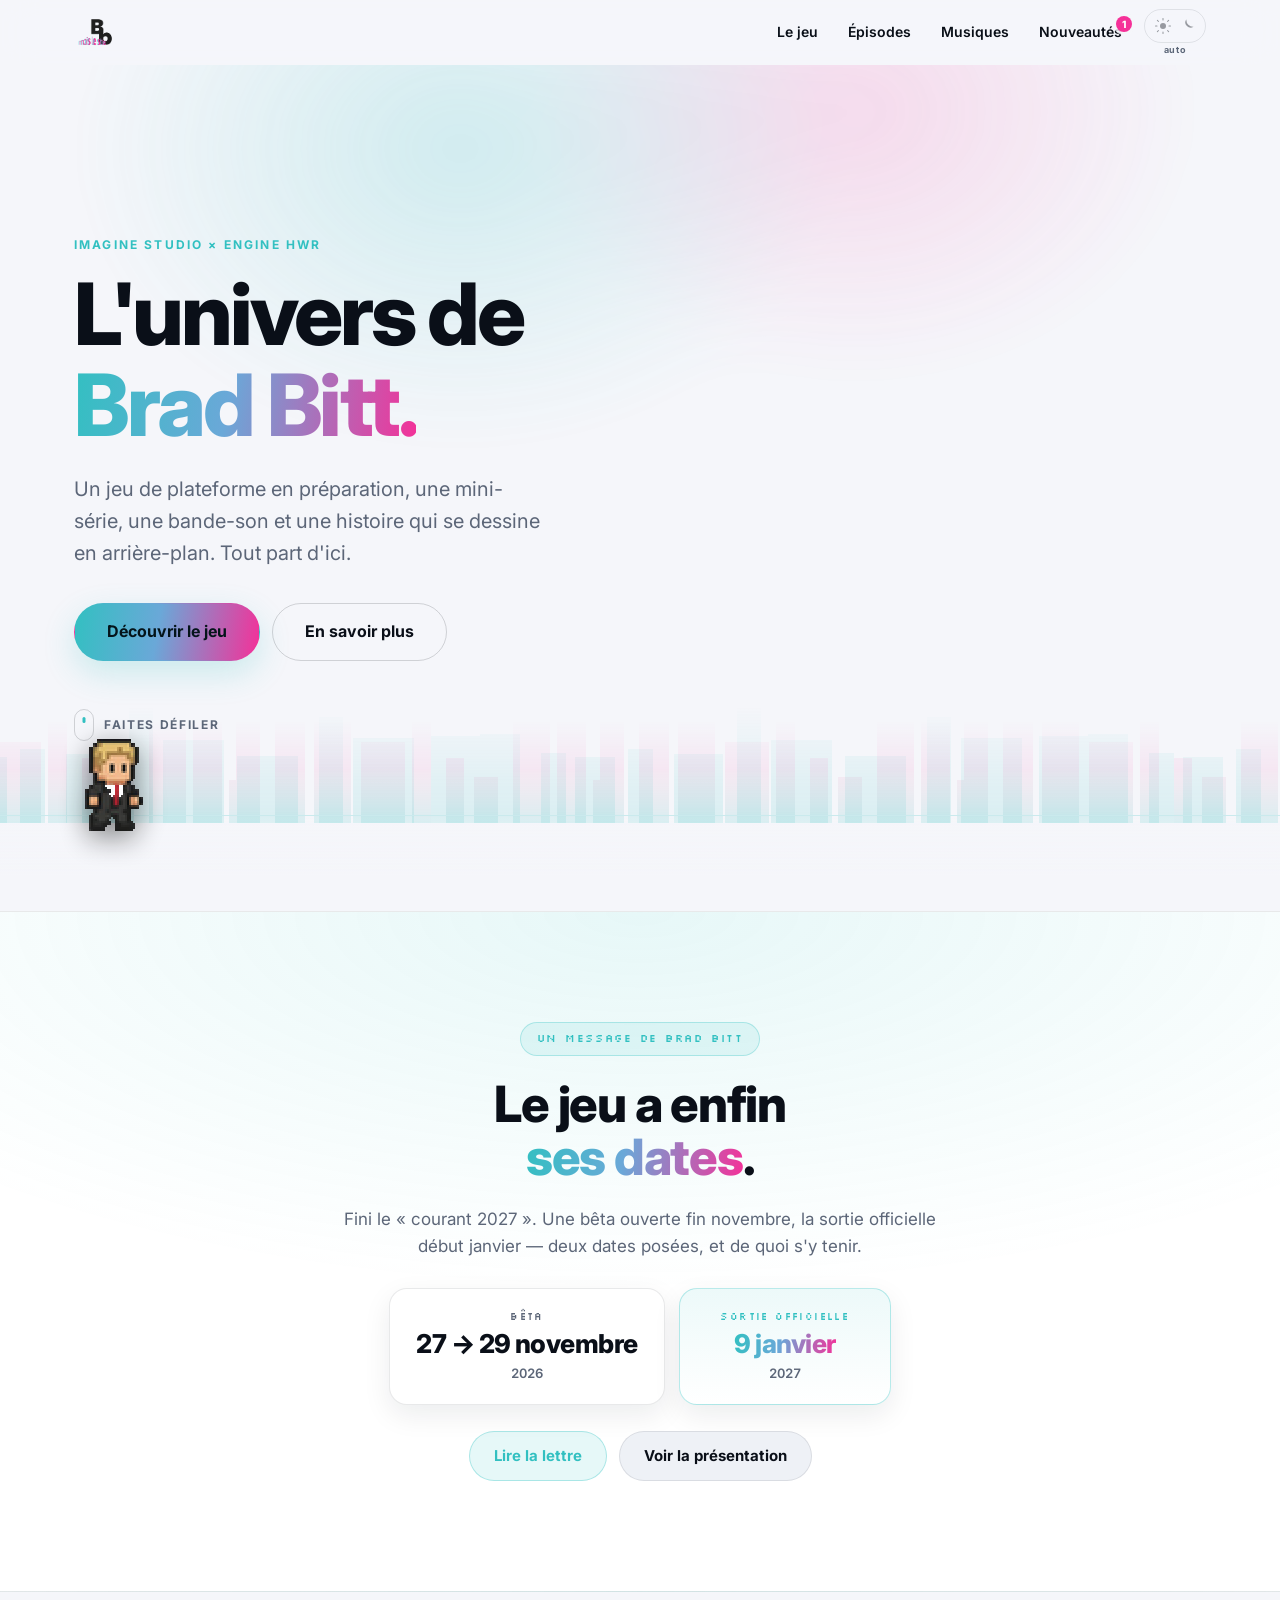
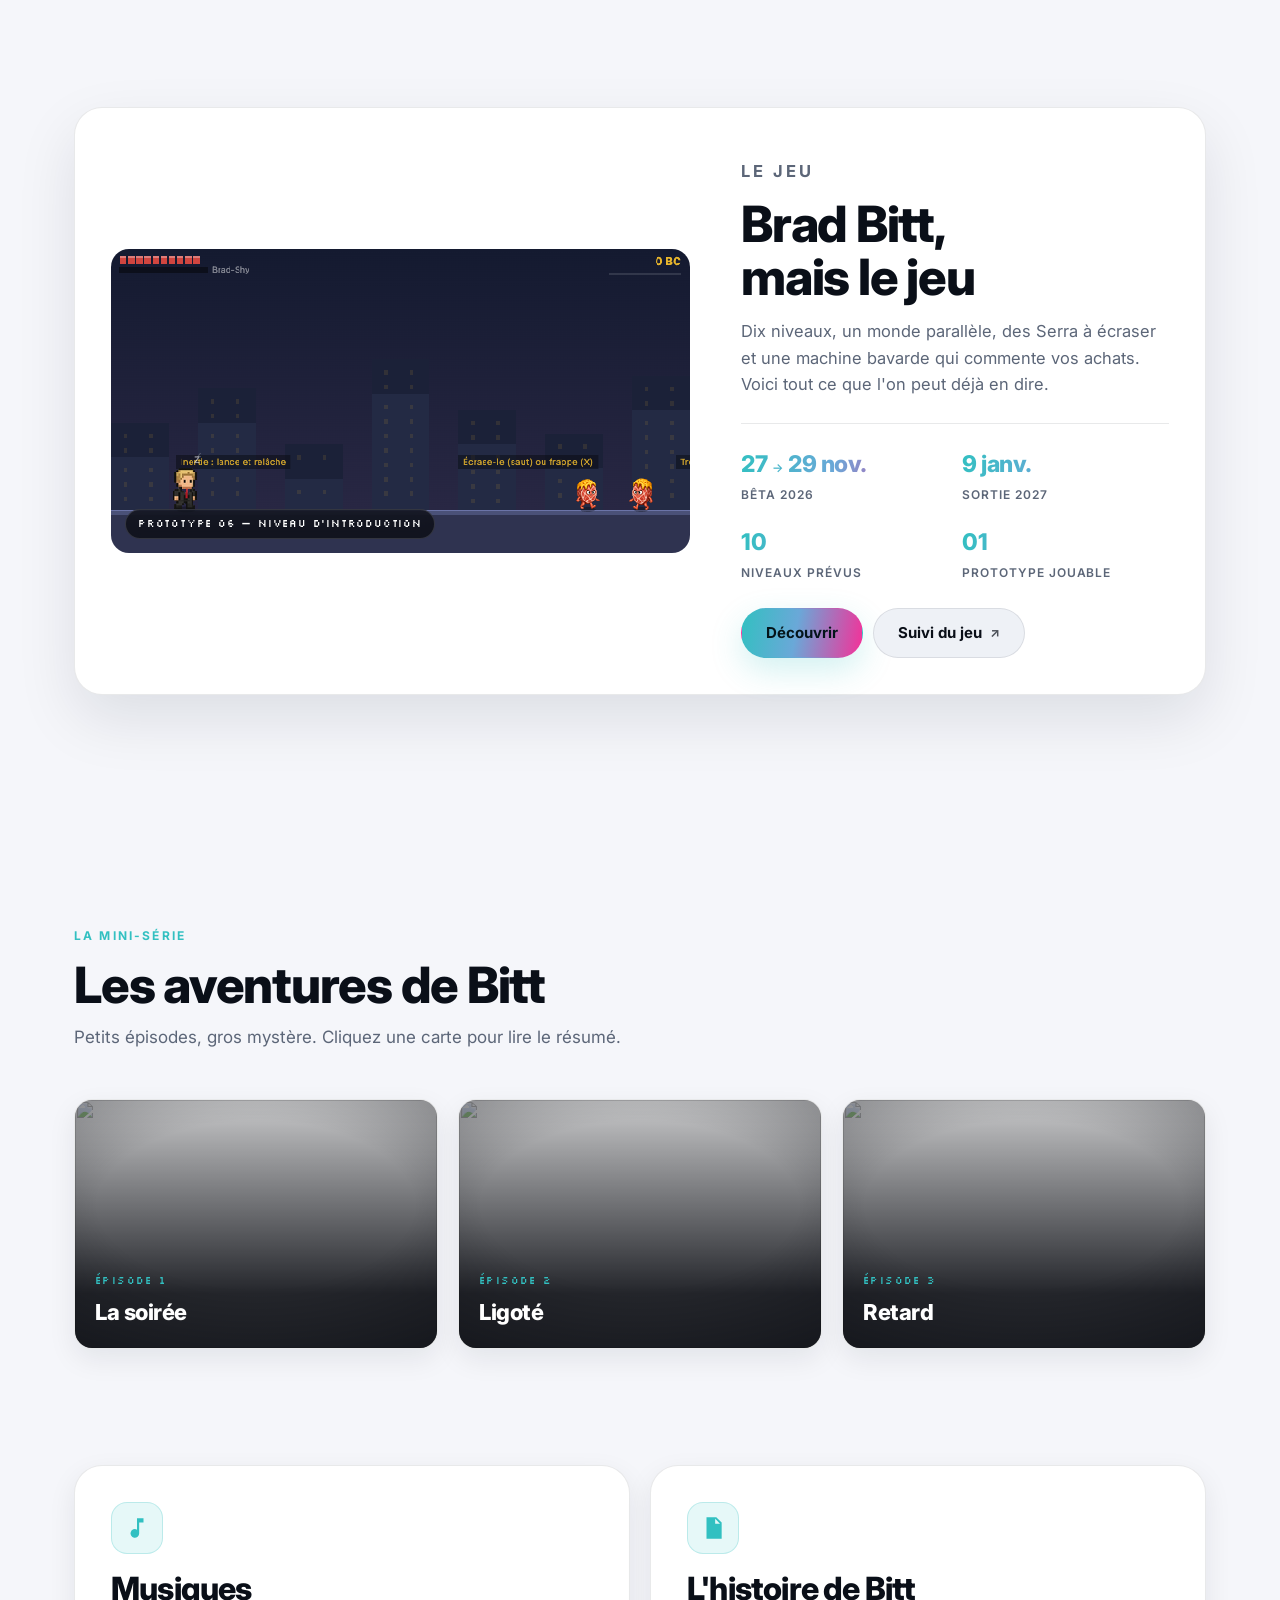
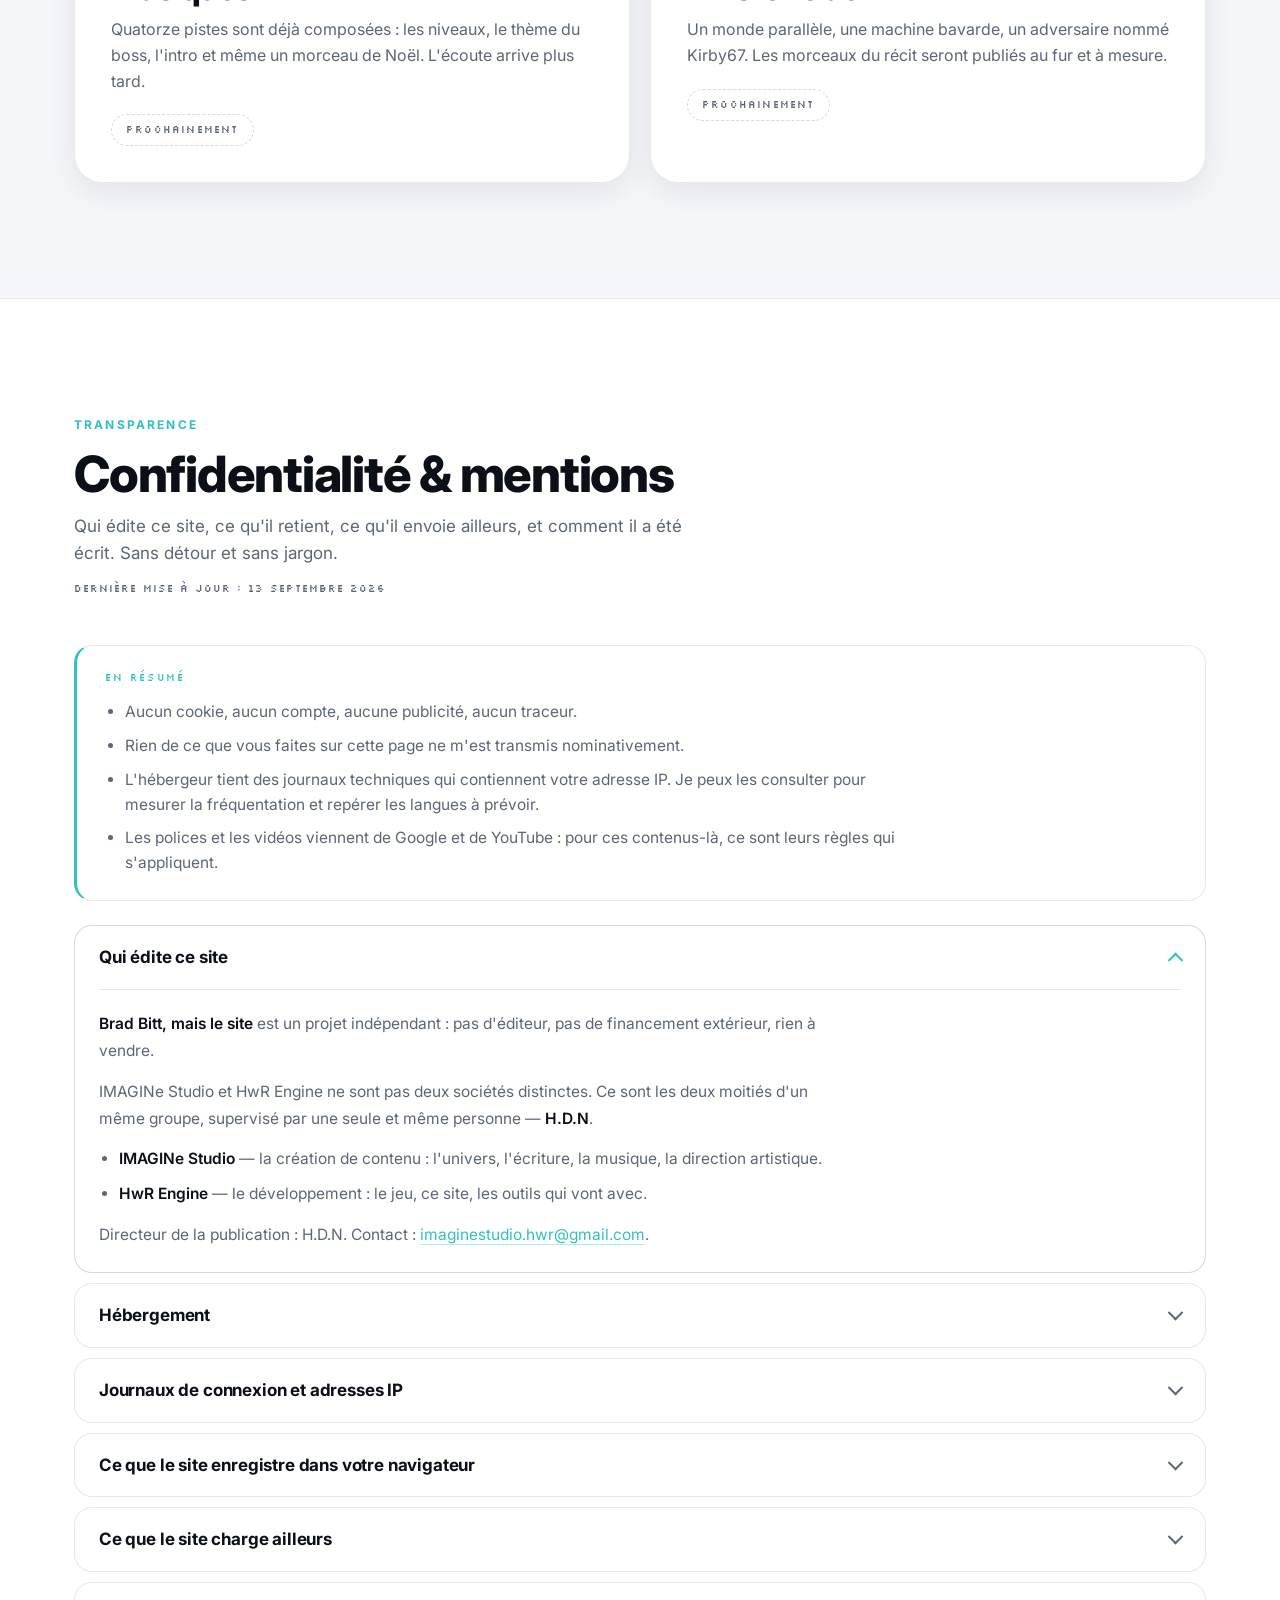
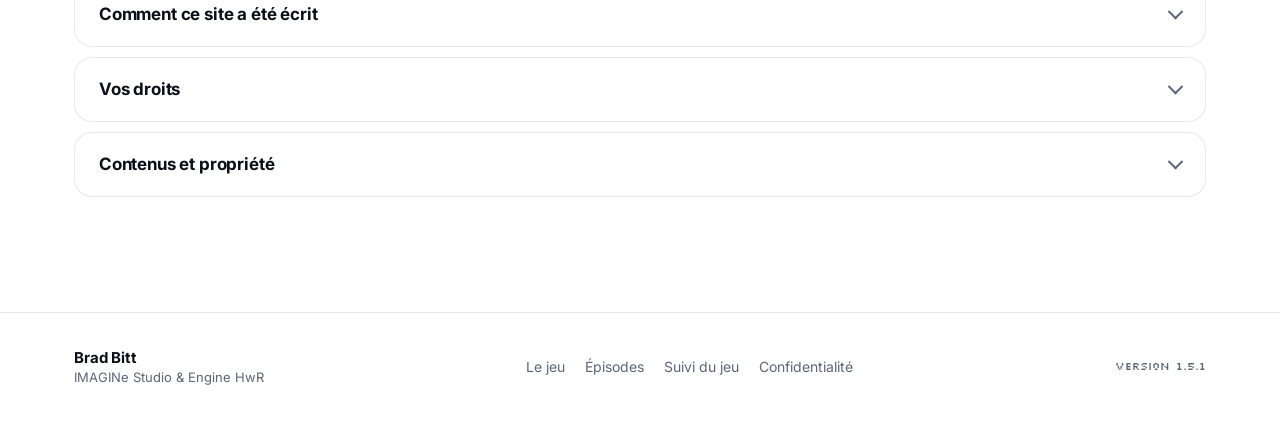
==== commit 2317ac35: "Add files via upload" ====
--- a/index.html
+++ b/index.html
@@ -30,7 +30,7 @@
       </a>
 
       <nav class="mini-nav" aria-label="Navigation principale">
-        <a class="nav-link" href="jeu.html">Le&nbsp;jeu</a>
+        <a class='nav-link' href='/jeu'>Le&nbsp;jeu</a>
         <a class="nav-link" href="#episodes">Épisodes</a>
         <a class="nav-link" href="#music">Musiques</a>
 
@@ -81,23 +81,37 @@
         <p class="hero-lead reveal">Un jeu de plateforme en préparation, une mini-série, une bande-son
           et une histoire qui se dessine en arrière-plan. Tout part d'ici.</p>
         <div class="hero-actions reveal">
-          <a class="btn btn-primary btn-lg" href="jeu.html">Découvrir le jeu</a>
+          <a class='btn btn-primary btn-lg' href='/jeu'>Découvrir le jeu</a>
           <button class="btn btn-ghost btn-lg" id="oval-learn" aria-controls="overlay" aria-expanded="false">En savoir plus</button>
         </div>
         <div class="hero-scroll reveal" aria-hidden="true"><span></span>Faites défiler</div>
       </div>
     </section>
 
-    <!-- ========================= ANNONCE 2027 ========================= -->
+    <!-- ===================== ANNONCE — LES DATES ====================== -->
     <section class="announce" id="annonce" aria-labelledby="annonce-title">
       <div class="container announce-inner reveal">
         <p class="pill">Un message de Brad Bitt</p>
-        <h2 id="annonce-title">Le jeu n'est pas suspendu.<br>Il est attendu pour <span class="grad">courant 2027</span>.</h2>
-        <p class="announce-lead">La bande-son est écrite, l'univers est dessiné, un prototype se joue déjà.
-          Il reste les niveaux, le hub et la boutique — et ça, ça demande du temps. On se donne rendez-vous en 2027.</p>
+        <h2 id="annonce-title">Le jeu a enfin<br><span class="grad">ses dates</span>.</h2>
+        <p class="announce-lead">Fini le « courant 2027 ». Une bêta ouverte fin novembre,
+          la sortie officielle début janvier — deux dates posées, et de quoi s'y tenir.</p>
+
+        <div class="dates">
+          <div class="date-card">
+            <span class="date-kind">Bêta</span>
+            <strong class="date-val">27 <span aria-hidden="true">→</span><span class="sr-only">au</span> 29 novembre</strong>
+            <span class="date-year">2026</span>
+          </div>
+          <div class="date-card is-final">
+            <span class="date-kind">Sortie officielle</span>
+            <strong class="date-val">9 janvier</strong>
+            <span class="date-year">2027</span>
+          </div>
+        </div>
+
         <div class="announce-actions">
           <button class="btn btn-accent" id="btn-read-letter">Lire la lettre</button>
-          <a class="btn btn-quiet" href="jeu.html">Voir la présentation</a>
+          <a class='btn btn-quiet' href='/jeu'>Voir la présentation</a>
         </div>
       </div>
     </section>
@@ -115,13 +129,14 @@
             <h2 id="game-title">Brad Bitt,<br>mais le jeu</h2>
             <p>Dix niveaux, un monde parallèle, des Serra à écraser et une machine bavarde
               qui commente vos achats. Voici tout ce que l'on peut déjà en dire.</p>
-            <ul class="facts">
-              <li><strong>2027</strong><span>Sortie visée</span></li>
+            <ul class="facts facts-4">
+              <li><strong>27 <span aria-hidden="true">→</span> 29 nov.</strong><span>Bêta 2026</span></li>
+              <li><strong>9 janv.</strong><span>Sortie 2027</span></li>
               <li><strong>10</strong><span>Niveaux prévus</span></li>
               <li><strong>01</strong><span>Prototype jouable</span></li>
             </ul>
             <div class="feature-actions">
-              <a class="btn btn-primary" href="jeu.html">Découvrir</a>
+              <a class='btn btn-primary' href='/jeu'>Découvrir</a>
               <a class="btn btn-quiet" href="https://bradbprog.netlify.app" target="_blank" rel="noopener noreferrer">Suivi du jeu <span class="ext" aria-hidden="true">↗</span></a>
             </div>
           </div>
@@ -214,6 +229,169 @@
         </article>
       </div>
     </section>
+
+    <!-- =================== CONFIDENTIALITÉ & MENTIONS ================== -->
+    <section class="section legal" id="confidentialite" aria-labelledby="legal-title">
+      <div class="container">
+        <header class="section-head reveal">
+          <p class="eyebrow">Transparence</p>
+          <h2 id="legal-title">Confidentialité &amp; mentions</h2>
+          <p class="section-lead">Qui édite ce site, ce qu'il retient, ce qu'il envoie ailleurs,
+            et comment il a été écrit. Sans détour et sans jargon.</p>
+          <p class="legal-date">Dernière mise à jour : 13 septembre 2026</p>
+        </header>
+
+        <div class="legal-tldr reveal">
+          <p class="legal-tldr-title">En résumé</p>
+          <ul>
+            <li>Aucun cookie, aucun compte, aucune publicité, aucun traceur.</li>
+            <li>Rien de ce que vous faites sur cette page ne m'est transmis nominativement.</li>
+            <li>L'hébergeur tient des journaux techniques qui contiennent votre adresse IP.
+              Je peux les consulter pour mesurer la fréquentation et repérer les langues à prévoir.</li>
+            <li>Les polices et les vidéos viennent de Google et de YouTube : pour ces contenus-là,
+              ce sont leurs règles qui s'appliquent.</li>
+          </ul>
+        </div>
+
+        <div class="legal-list">
+
+          <details class="legal-item reveal" open>
+            <summary><h3>Qui édite ce site</h3></summary>
+            <div class="legal-body">
+              <p><strong>Brad Bitt, mais le site</strong> est un projet indépendant : pas d'éditeur,
+                pas de financement extérieur, rien à vendre.</p>
+              <p>IMAGINe Studio et HwR Engine ne sont pas deux sociétés distinctes.
+                Ce sont les deux moitiés d'un même groupe, supervisé par une seule et même
+                personne — <strong>H.D.N</strong>.</p>
+              <ul>
+                <li><strong>IMAGINe Studio</strong> — la création de contenu : l'univers, l'écriture,
+                  la musique, la direction artistique.</li>
+                <li><strong>HwR Engine</strong> — le développement : le jeu, ce site, les outils
+                  qui vont avec.</li>
+              </ul>
+              <p>Directeur de la publication : H.D.N. Contact :
+                <a href="mailto:imaginestudio.hwr@gmail.com">imaginestudio.hwr@gmail.com</a>.</p>
+            </div>
+          </details>
+
+          <details class="legal-item reveal">
+            <summary><h3>Hébergement</h3></summary>
+            <div class="legal-body">
+              <p>Le site est hébergé par <strong>Netlify</strong> (Netlify&nbsp;Inc., San&nbsp;Francisco,
+                États-Unis), qui distribue les pages depuis son réseau de serveurs.</p>
+              <p>Comme chez tout hébergeur, les requêtes de votre navigateur transitent techniquement
+                par son infrastructure, y compris par des serveurs situés hors de l'Union européenne.
+                Netlify publie sa propre politique de confidentialité et propose aux éditeurs un accord
+                de traitement des données prévu pour le RGPD.</p>
+              <p><a href="https://www.netlify.com/privacy/" target="_blank" rel="noopener noreferrer">Politique
+                de confidentialité de Netlify <span class="ext" aria-hidden="true">↗</span></a></p>
+            </div>
+          </details>
+
+          <details class="legal-item reveal">
+            <summary><h3>Journaux de connexion et adresses IP</h3></summary>
+            <div class="legal-body">
+              <p>L'hébergeur conserve des journaux techniques des requêtes reçues. Ils contiennent
+                notamment l'<strong>adresse IP</strong>, la date et l'heure, la page demandée et le type
+                de navigateur. En tant qu'éditeur du site, je peux y accéder.</p>
+              <p><strong>Ce que j'en fais.</strong> Je peux être amené à les consulter pour comprendre
+                le flux du site — combien de visites, sur quelles pages — et les zones géographiques
+                d'où partent les demandes de connexion. Le but est concret : savoir s'il faut un jour
+                proposer le site dans d'autres langues.</p>
+              <p><strong>Ce que je n'en fais pas.</strong> Aucun profilage, aucune revente, aucun partage,
+                aucun recoupement avec d'autres sources, aucune tentative d'identifier qui que ce soit
+                derrière une adresse.</p>
+              <p><strong>Base légale.</strong> L'intérêt légitime (article 6.1.f du RGPD) : faire
+                fonctionner le site, le sécuriser et l'améliorer.</p>
+              <p><strong>Conservation.</strong> Ces journaux sont conservés par l'hébergeur selon sa
+                propre politique de rétention. Je n'en constitue ni copie ni archive de mon côté.</p>
+            </div>
+          </details>
+
+          <details class="legal-item reveal">
+            <summary><h3>Ce que le site enregistre dans votre navigateur</h3></summary>
+            <div class="legal-body">
+              <p><strong>Aucun cookie.</strong> Pas de compte, pas de formulaire, pas d'inscription,
+                pas de mesure d'audience.</p>
+              <p>Deux valeurs sont écrites dans le stockage local de votre navigateur, uniquement
+                pour votre confort de lecture :</p>
+              <ul>
+                <li><code>brad_theme_pref</code> — le thème que vous avez choisi
+                  (automatique, clair ou sombre).</li>
+                <li><code>brad_news_seen_v</code> — la dernière version des nouveautés que vous avez
+                  ouverte, pour ne pas vous remontrer la pastille indéfiniment.</li>
+              </ul>
+              <p>Ces deux valeurs ne quittent jamais votre appareil et ne me sont jamais transmises.
+                Vider les données de site dans votre navigateur les efface.</p>
+            </div>
+          </details>
+
+          <details class="legal-item reveal">
+            <summary><h3>Ce que le site charge ailleurs</h3></summary>
+            <div class="legal-body">
+              <p>Deux éléments de la page sont servis par des tiers. Votre navigateur les contacte
+                directement, et ces tiers reçoivent donc votre adresse IP.</p>
+              <ul>
+                <li><strong>Les polices de caractères</strong> (Inter et Silkscreen) sont chargées depuis
+                  Google&nbsp;Fonts — <code>fonts.googleapis.com</code> et <code>fonts.gstatic.com</code>.</li>
+                <li><strong>Les vignettes des épisodes</strong> proviennent de <code>i.ytimg.com</code>,
+                  un domaine de YouTube.</li>
+              </ul>
+              <p>Quand vous lancez un épisode, le lecteur YouTube s'ouvre dans la page : à partir de là,
+                ce sont les conditions de YouTube qui s'appliquent, cookies compris.</p>
+              <p>Ces services sont opérés par Google. Je n'ai accès à aucune donnée les concernant.</p>
+              <p><a href="https://policies.google.com/privacy" target="_blank" rel="noopener noreferrer">Règles
+                de confidentialité de Google <span class="ext" aria-hidden="true">↗</span></a></p>
+            </div>
+          </details>
+
+          <details class="legal-item reveal">
+            <summary><h3>Comment ce site a été écrit</h3></summary>
+            <div class="legal-body">
+              <p>Le code et les textes de ce site ont été produits avec l'aide de plusieurs agents
+                conversationnels (IA), principalement <strong>Claude Opus 5</strong>, d'Anthropic.
+                Une partie des notes de conception du jeu l'a été également.</p>
+              <p>Rien de tout cela n'est autonome. Chaque direction artistique, chaque texte, chaque
+                correction est <strong>demandée, relue et validée par une personne</strong> : le créateur
+                d'IMAGINe Studio. L'IA exécute, elle ne décide pas. Les choix de conception, le ton
+                et les informations publiées ici relèvent de la responsabilité de l'éditeur.</p>
+              <p>Les échanges ayant servi à produire ce site relèvent des conditions d'utilisation
+                d'Anthropic. Point important&nbsp;: <strong>aucune donnée de visiteur n'est envoyée à un
+                système d'IA</strong>. Rien de ce que vous faites sur ce site n'alimente un modèle.</p>
+              <p><a href="https://www.anthropic.com/legal/aup" target="_blank" rel="noopener noreferrer">Politique
+                d'usage d'Anthropic <span class="ext" aria-hidden="true">↗</span></a></p>
+            </div>
+          </details>
+
+          <details class="legal-item reveal">
+            <summary><h3>Vos droits</h3></summary>
+            <div class="legal-body">
+              <p>Le règlement européen sur la protection des données (RGPD) vous donne un droit d'accès,
+                de rectification, d'effacement, de limitation et d'opposition sur les données qui vous
+                concernent.</p>
+              <p>En pratique, ce site ne retient de vous qu'une trace technique dans les journaux
+                de l'hébergeur. Pour toute demande ou toute question :
+                <a href="mailto:imaginestudio.hwr@gmail.com">imaginestudio.hwr@gmail.com</a>.
+                Je réponds dans un délai raisonnable, et au plus tard sous un mois.</p>
+              <p>Si vous estimez que vos droits ne sont pas respectés, vous pouvez saisir l'autorité
+                de contrôle compétente — en France, la
+                <a href="https://www.cnil.fr" target="_blank" rel="noopener noreferrer">CNIL <span class="ext" aria-hidden="true">↗</span></a>.</p>
+            </div>
+          </details>
+
+          <details class="legal-item reveal">
+            <summary><h3>Contenus et propriété</h3></summary>
+            <div class="legal-body">
+              <p>Brad Bitt, son univers, ses personnages, ses visuels et sa musique sont la propriété
+                de leur créateur. Les captures présentées sur ce site proviennent du prototype du jeu.</p>
+              <p>Ce site est un projet personnel et indépendant, sans lien avec les marques ou services
+                cités. Les noms mentionnés appartiennent à leurs détenteurs respectifs.</p>
+            </div>
+          </details>
+
+        </div>
+      </div>
+    </section>
   </main>
 
   <footer class="site-footer">
@@ -223,11 +401,12 @@
         <span>IMAGINe Studio &amp; Engine HwR</span>
       </div>
       <nav class="footer-links" aria-label="Liens de pied de page">
-        <a href="jeu.html">Le jeu</a>
+        <a href='/jeu'>Le jeu</a>
         <a href="#episodes">Épisodes</a>
         <a href="https://bradbprog.netlify.app" target="_blank" rel="noopener noreferrer">Suivi du jeu</a>
+        <a href="#confidentialite">Confidentialité</a>
       </nav>
-      <div class="footer-version">Version 1.4</div>
+      <div class="footer-version">Version 1.5.1</div>
     </div>
   </footer>
 
--- a/style.css
+++ b/style.css
@@ -87,6 +87,10 @@
 
 .container{width:100%;max-width:var(--maxw);margin-inline:auto;padding-inline:var(--pad)}
 
+/* L'en-tête reste en haut de l'écran : sans cette marge, une ancre ferait
+   arriver le titre visé juste derrière lui. */
+main section[id],.legal-item{scroll-margin-top:88px}
+
 .section{padding-block:clamp(64px,9vw,120px)}
 .section-head{max-width:640px;margin-bottom:clamp(28px,4vw,48px)}
 .section-lead{color:var(--muted);margin:12px 0 0;font-size:17px}
@@ -324,6 +328,31 @@
 .announce-inner{display:flex;flex-direction:column;align-items:center;text-align:center;gap:22px}
 .announce h2{max-width:22ch}
 .announce-lead{color:var(--muted);max-width:58ch;font-size:17px}
+
+/* Les deux dates : l'information principale de la section, donc traitée
+   comme un objet à part et non comme une ligne de texte. */
+.dates{display:flex;flex-wrap:wrap;gap:14px;justify-content:center;margin-top:6px}
+.date-card{
+  display:flex;flex-direction:column;align-items:center;gap:4px;
+  min-width:212px;padding:20px 26px;
+  background:var(--surface);border:1px solid var(--line);border-radius:var(--radius);
+  box-shadow:var(--shadow-sm);
+}
+.date-kind{
+  font-family:Silkscreen,ui-monospace,monospace;
+  font-size:10px;letter-spacing:.14em;text-transform:uppercase;color:var(--muted);
+}
+.date-val{font-size:clamp(21px,2.4vw,26px);font-weight:800;letter-spacing:-.02em;line-height:1.15}
+.date-year{font-size:13px;font-weight:600;color:var(--muted);font-variant-numeric:tabular-nums}
+.date-card.is-final{
+  border-color:color-mix(in srgb,var(--teal) 34%,transparent);
+  background:linear-gradient(180deg,color-mix(in srgb,var(--teal) 9%,var(--surface)),var(--surface));
+}
+.date-card.is-final .date-kind{color:var(--teal)}
+.date-card.is-final .date-val{
+  background:var(--grad);-webkit-background-clip:text;background-clip:text;-webkit-text-fill-color:transparent;
+}
+
 .announce-actions{display:flex;flex-wrap:wrap;gap:12px;justify-content:center;margin-top:4px}
 
 /* ------------------------- 7. SECTION « LE JEU » ----------------------- */
@@ -358,6 +387,8 @@
 .facts strong{font-size:26px;font-weight:800;letter-spacing:-.02em;
   background:var(--grad);-webkit-background-clip:text;background-clip:text;-webkit-text-fill-color:transparent}
 .facts span{font-size:12px;color:var(--muted);text-transform:uppercase;letter-spacing:.08em;font-weight:600}
+.facts-4{grid-template-columns:repeat(2,1fr);gap:20px 14px}
+.facts-4 strong{font-size:23px}
 .feature-actions{display:flex;flex-wrap:wrap;gap:10px;margin-top:26px}
 
 /* --------------------------- 8. ÉPISODES ------------------------------- */
@@ -490,6 +521,12 @@
 .overlay-content h2{font-size:clamp(24px,3vw,32px);margin-bottom:18px}
 .overlay-content p{color:var(--muted);margin-bottom:14px;font-size:16px;line-height:1.75}
 .overlay-content p:last-child{margin-bottom:0}
+.overlay-content a{
+  color:var(--teal);text-decoration:none;
+  border-bottom:1px solid color-mix(in srgb,var(--teal) 40%,transparent);
+  transition:border-color .2s ease;
+}
+.overlay-content a:hover{border-bottom-color:var(--teal)}
 
 /* nouveautés */
 .news-list{display:flex;flex-direction:column;gap:10px}
@@ -508,6 +545,7 @@
   transition:max-height .4s cubic-bezier(.2,.9,.2,1),opacity .3s ease,margin-top .3s ease;
 }
 .news-card .detail p{font-size:14.5px;margin:0;color:var(--text)}
+.news-card .detail p + p{margin-top:10px}
 .news-card.expanded .detail{max-height:460px;opacity:1;margin-top:12px}
 
 /* lettre */
@@ -542,6 +580,74 @@
   .hero-glow,.skyline,.hero-brad,.hero-scroll span::after{animation:none}
   .btn:hover,.card:hover{transform:none}
   .ep-card-inner{transition:none}
+}
+
+/* ------------------ 12 bis. CONFIDENTIALITÉ & MENTIONS ------------------ */
+.legal{border-top:1px solid var(--line);background:var(--bg-2)}
+.legal-date{
+  margin-top:14px;font-family:Silkscreen,ui-monospace,monospace;
+  font-size:10px;letter-spacing:.1em;color:var(--muted);text-transform:uppercase;
+}
+
+.legal-tldr{
+  background:var(--surface);border:1px solid var(--line);
+  border-left:3px solid var(--teal);
+  border-radius:var(--radius);padding:24px 28px;margin-bottom:24px;
+}
+.legal-tldr-title{
+  font-family:Silkscreen,ui-monospace,monospace;
+  font-size:10px;letter-spacing:.16em;text-transform:uppercase;color:var(--teal);margin-bottom:14px;
+}
+.legal-tldr ul{margin:0;padding-left:20px;display:flex;flex-direction:column;gap:9px}
+.legal-tldr li{color:var(--muted);font-size:15.5px;line-height:1.6;max-width:78ch}
+
+.legal-list{display:flex;flex-direction:column;gap:10px}
+
+.legal-item{
+  background:var(--surface);border:1px solid var(--line);
+  border-radius:var(--radius);overflow:hidden;
+  transition:border-color .25s ease;
+}
+.legal-item[open]{border-color:var(--line-strong)}
+.legal-item summary{
+  display:flex;align-items:center;justify-content:space-between;gap:16px;
+  padding:20px 24px;cursor:pointer;list-style:none;
+}
+.legal-item summary::-webkit-details-marker{display:none}
+.legal-item summary::marker{content:""}
+.legal-item summary h3{
+  margin:0;font-size:17px;font-weight:700;letter-spacing:-.01em;line-height:1.35;
+}
+.legal-item summary::after{
+  content:"";flex:0 0 auto;width:11px;height:11px;
+  border-right:2px solid var(--muted);border-bottom:2px solid var(--muted);
+  transform:rotate(45deg) translate(-2px,-2px);
+  transition:transform .25s ease,border-color .25s ease;
+}
+.legal-item[open] summary::after{transform:rotate(-135deg) translate(-2px,-2px);border-color:var(--teal)}
+.legal-item summary:hover h3{color:var(--teal)}
+
+.legal-body{
+  margin:0 24px;padding:20px 0 24px;
+  display:flex;flex-direction:column;gap:14px;
+  border-top:1px solid var(--line);
+}
+.legal-body p{color:var(--muted);font-size:15.5px;line-height:1.75;max-width:74ch}
+.legal-body strong{color:var(--text);font-weight:600}
+.legal-body ul{margin:0;padding-left:20px;display:flex;flex-direction:column;gap:9px}
+.legal-body li{color:var(--muted);font-size:15.5px;line-height:1.65;max-width:72ch}
+.legal-body a{color:var(--teal);text-decoration:none;border-bottom:1px solid color-mix(in srgb,var(--teal) 35%,transparent)}
+.legal-body a:hover{border-bottom-color:var(--teal)}
+.legal-body code{
+  font-family:ui-monospace,SFMono-Regular,Menlo,Consolas,monospace;
+  font-size:13px;color:var(--text);
+  background:var(--surface-2);border:1px solid var(--line);
+  padding:2px 7px;border-radius:6px;
+}
+
+.sr-only{
+  position:absolute;width:1px;height:1px;padding:0;margin:-1px;
+  overflow:hidden;clip:rect(0 0 0 0);white-space:nowrap;border:0;
 }
 
 /* -------------------------- 13. ADAPTATIF ------------------------------ */
@@ -561,7 +667,12 @@
   .ep-grid{grid-template-columns:1fr}
   .ep-card{aspect-ratio:16/9}
   .facts{grid-template-columns:1fr;gap:16px}
+  .facts-4{grid-template-columns:1fr;gap:16px}
   .facts li{flex-direction:row;align-items:baseline;gap:10px}
+  .dates{flex-direction:column;width:100%}
+  .date-card{width:100%}
+  .legal-item summary{padding:18px 20px}
+  .legal-body{margin-inline:20px}
   .footer-inner{flex-direction:column;align-items:flex-start}
 }
 
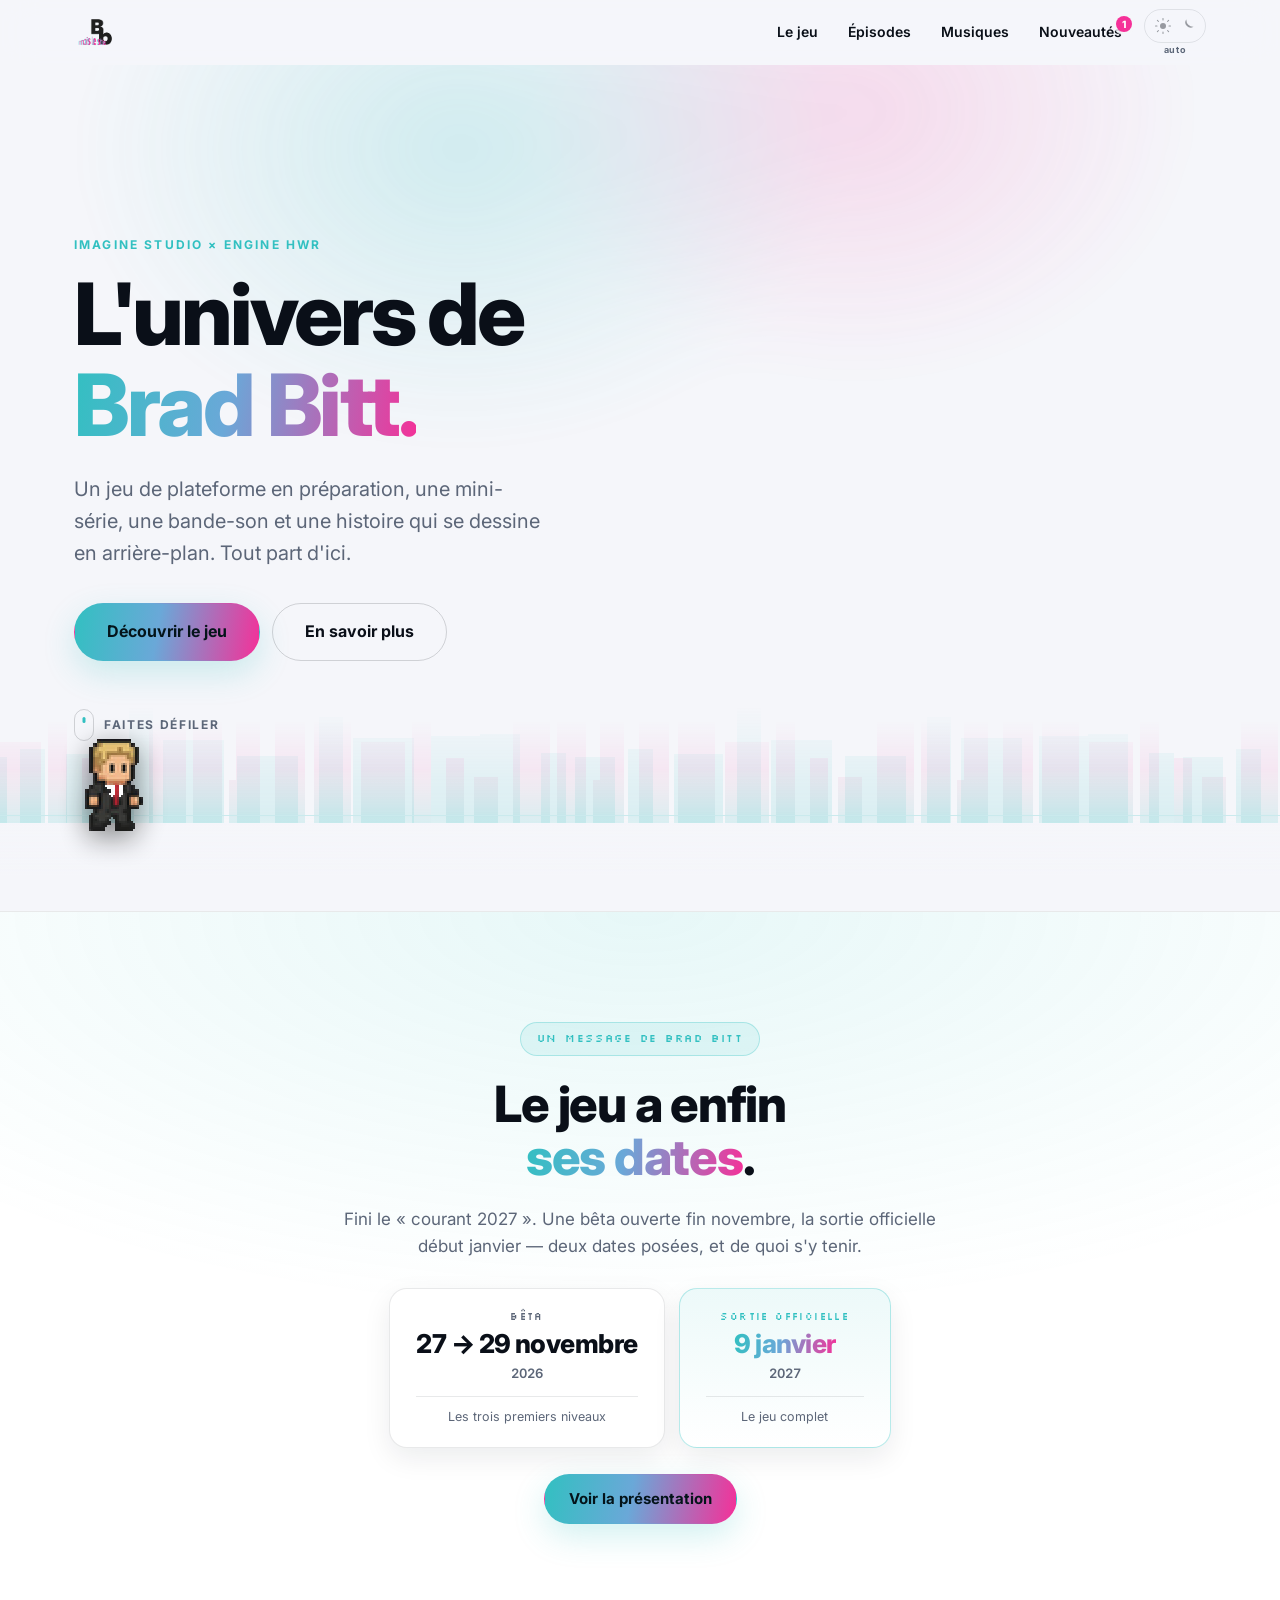
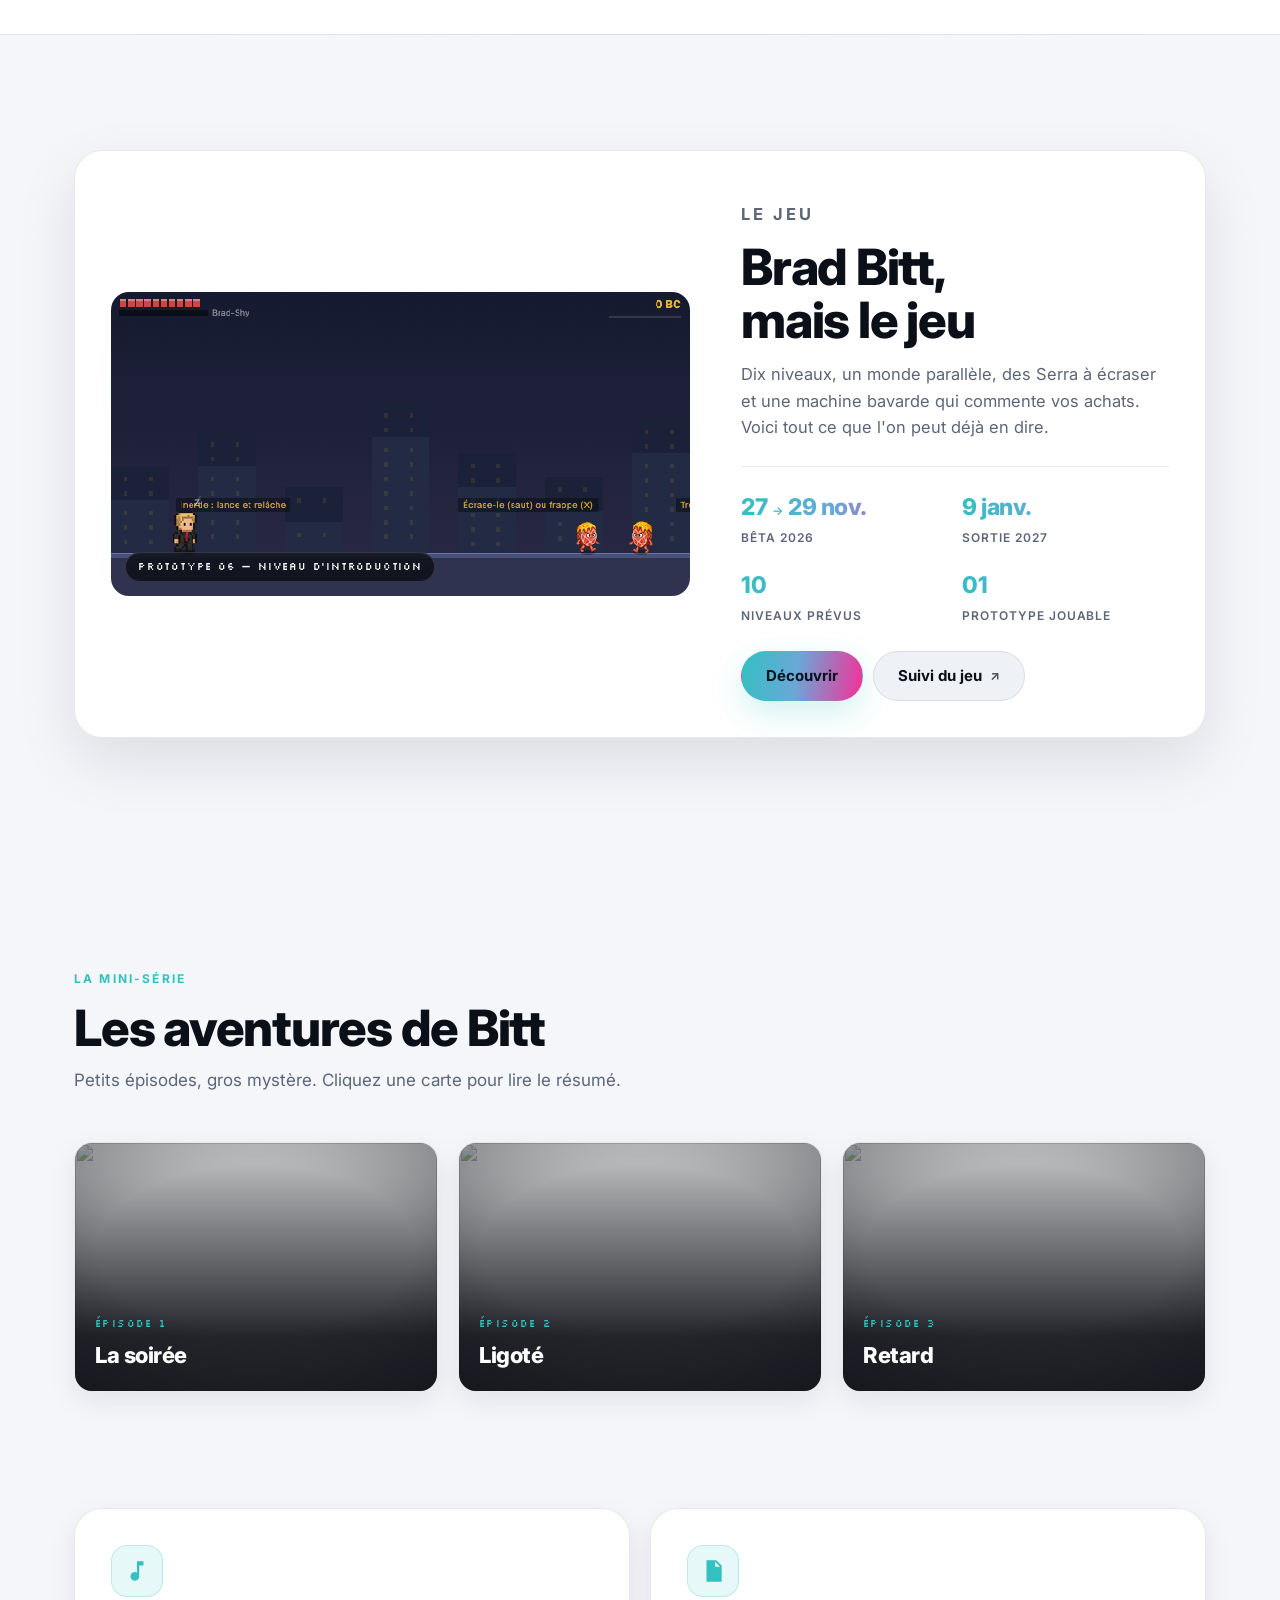
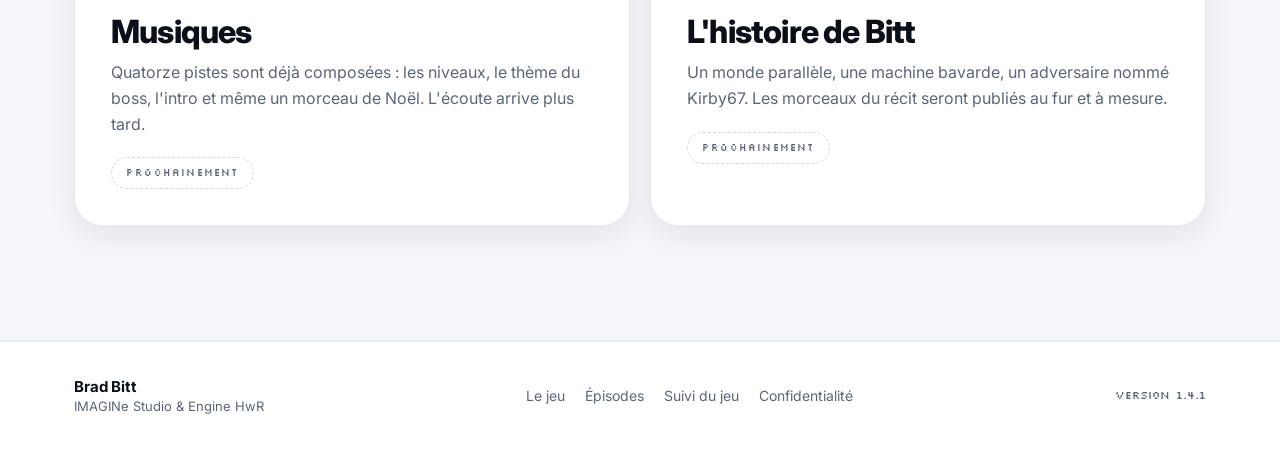
==== commit d60ab004: "Add files via upload" ====
--- a/index.html
+++ b/index.html
@@ -101,17 +101,18 @@
             <span class="date-kind">Bêta</span>
             <strong class="date-val">27 <span aria-hidden="true">→</span><span class="sr-only">au</span> 29 novembre</strong>
             <span class="date-year">2026</span>
+            <span class="date-note">Les trois premiers niveaux</span>
           </div>
           <div class="date-card is-final">
             <span class="date-kind">Sortie officielle</span>
             <strong class="date-val">9 janvier</strong>
             <span class="date-year">2027</span>
+            <span class="date-note">Le jeu complet</span>
           </div>
         </div>
 
         <div class="announce-actions">
-          <button class="btn btn-accent" id="btn-read-letter">Lire la lettre</button>
-          <a class='btn btn-quiet' href='/jeu'>Voir la présentation</a>
+          <a class='btn btn-primary' href='/jeu'>Voir la présentation</a>
         </div>
       </div>
     </section>
@@ -230,168 +231,6 @@
       </div>
     </section>
 
-    <!-- =================== CONFIDENTIALITÉ & MENTIONS ================== -->
-    <section class="section legal" id="confidentialite" aria-labelledby="legal-title">
-      <div class="container">
-        <header class="section-head reveal">
-          <p class="eyebrow">Transparence</p>
-          <h2 id="legal-title">Confidentialité &amp; mentions</h2>
-          <p class="section-lead">Qui édite ce site, ce qu'il retient, ce qu'il envoie ailleurs,
-            et comment il a été écrit. Sans détour et sans jargon.</p>
-          <p class="legal-date">Dernière mise à jour : 13 septembre 2026</p>
-        </header>
-
-        <div class="legal-tldr reveal">
-          <p class="legal-tldr-title">En résumé</p>
-          <ul>
-            <li>Aucun cookie, aucun compte, aucune publicité, aucun traceur.</li>
-            <li>Rien de ce que vous faites sur cette page ne m'est transmis nominativement.</li>
-            <li>L'hébergeur tient des journaux techniques qui contiennent votre adresse IP.
-              Je peux les consulter pour mesurer la fréquentation et repérer les langues à prévoir.</li>
-            <li>Les polices et les vidéos viennent de Google et de YouTube : pour ces contenus-là,
-              ce sont leurs règles qui s'appliquent.</li>
-          </ul>
-        </div>
-
-        <div class="legal-list">
-
-          <details class="legal-item reveal" open>
-            <summary><h3>Qui édite ce site</h3></summary>
-            <div class="legal-body">
-              <p><strong>Brad Bitt, mais le site</strong> est un projet indépendant : pas d'éditeur,
-                pas de financement extérieur, rien à vendre.</p>
-              <p>IMAGINe Studio et HwR Engine ne sont pas deux sociétés distinctes.
-                Ce sont les deux moitiés d'un même groupe, supervisé par une seule et même
-                personne — <strong>H.D.N</strong>.</p>
-              <ul>
-                <li><strong>IMAGINe Studio</strong> — la création de contenu : l'univers, l'écriture,
-                  la musique, la direction artistique.</li>
-                <li><strong>HwR Engine</strong> — le développement : le jeu, ce site, les outils
-                  qui vont avec.</li>
-              </ul>
-              <p>Directeur de la publication : H.D.N. Contact :
-                <a href="mailto:imaginestudio.hwr@gmail.com">imaginestudio.hwr@gmail.com</a>.</p>
-            </div>
-          </details>
-
-          <details class="legal-item reveal">
-            <summary><h3>Hébergement</h3></summary>
-            <div class="legal-body">
-              <p>Le site est hébergé par <strong>Netlify</strong> (Netlify&nbsp;Inc., San&nbsp;Francisco,
-                États-Unis), qui distribue les pages depuis son réseau de serveurs.</p>
-              <p>Comme chez tout hébergeur, les requêtes de votre navigateur transitent techniquement
-                par son infrastructure, y compris par des serveurs situés hors de l'Union européenne.
-                Netlify publie sa propre politique de confidentialité et propose aux éditeurs un accord
-                de traitement des données prévu pour le RGPD.</p>
-              <p><a href="https://www.netlify.com/privacy/" target="_blank" rel="noopener noreferrer">Politique
-                de confidentialité de Netlify <span class="ext" aria-hidden="true">↗</span></a></p>
-            </div>
-          </details>
-
-          <details class="legal-item reveal">
-            <summary><h3>Journaux de connexion et adresses IP</h3></summary>
-            <div class="legal-body">
-              <p>L'hébergeur conserve des journaux techniques des requêtes reçues. Ils contiennent
-                notamment l'<strong>adresse IP</strong>, la date et l'heure, la page demandée et le type
-                de navigateur. En tant qu'éditeur du site, je peux y accéder.</p>
-              <p><strong>Ce que j'en fais.</strong> Je peux être amené à les consulter pour comprendre
-                le flux du site — combien de visites, sur quelles pages — et les zones géographiques
-                d'où partent les demandes de connexion. Le but est concret : savoir s'il faut un jour
-                proposer le site dans d'autres langues.</p>
-              <p><strong>Ce que je n'en fais pas.</strong> Aucun profilage, aucune revente, aucun partage,
-                aucun recoupement avec d'autres sources, aucune tentative d'identifier qui que ce soit
-                derrière une adresse.</p>
-              <p><strong>Base légale.</strong> L'intérêt légitime (article 6.1.f du RGPD) : faire
-                fonctionner le site, le sécuriser et l'améliorer.</p>
-              <p><strong>Conservation.</strong> Ces journaux sont conservés par l'hébergeur selon sa
-                propre politique de rétention. Je n'en constitue ni copie ni archive de mon côté.</p>
-            </div>
-          </details>
-
-          <details class="legal-item reveal">
-            <summary><h3>Ce que le site enregistre dans votre navigateur</h3></summary>
-            <div class="legal-body">
-              <p><strong>Aucun cookie.</strong> Pas de compte, pas de formulaire, pas d'inscription,
-                pas de mesure d'audience.</p>
-              <p>Deux valeurs sont écrites dans le stockage local de votre navigateur, uniquement
-                pour votre confort de lecture :</p>
-              <ul>
-                <li><code>brad_theme_pref</code> — le thème que vous avez choisi
-                  (automatique, clair ou sombre).</li>
-                <li><code>brad_news_seen_v</code> — la dernière version des nouveautés que vous avez
-                  ouverte, pour ne pas vous remontrer la pastille indéfiniment.</li>
-              </ul>
-              <p>Ces deux valeurs ne quittent jamais votre appareil et ne me sont jamais transmises.
-                Vider les données de site dans votre navigateur les efface.</p>
-            </div>
-          </details>
-
-          <details class="legal-item reveal">
-            <summary><h3>Ce que le site charge ailleurs</h3></summary>
-            <div class="legal-body">
-              <p>Deux éléments de la page sont servis par des tiers. Votre navigateur les contacte
-                directement, et ces tiers reçoivent donc votre adresse IP.</p>
-              <ul>
-                <li><strong>Les polices de caractères</strong> (Inter et Silkscreen) sont chargées depuis
-                  Google&nbsp;Fonts — <code>fonts.googleapis.com</code> et <code>fonts.gstatic.com</code>.</li>
-                <li><strong>Les vignettes des épisodes</strong> proviennent de <code>i.ytimg.com</code>,
-                  un domaine de YouTube.</li>
-              </ul>
-              <p>Quand vous lancez un épisode, le lecteur YouTube s'ouvre dans la page : à partir de là,
-                ce sont les conditions de YouTube qui s'appliquent, cookies compris.</p>
-              <p>Ces services sont opérés par Google. Je n'ai accès à aucune donnée les concernant.</p>
-              <p><a href="https://policies.google.com/privacy" target="_blank" rel="noopener noreferrer">Règles
-                de confidentialité de Google <span class="ext" aria-hidden="true">↗</span></a></p>
-            </div>
-          </details>
-
-          <details class="legal-item reveal">
-            <summary><h3>Comment ce site a été écrit</h3></summary>
-            <div class="legal-body">
-              <p>Le code et les textes de ce site ont été produits avec l'aide de plusieurs agents
-                conversationnels (IA), principalement <strong>Claude Opus 5</strong>, d'Anthropic.
-                Une partie des notes de conception du jeu l'a été également.</p>
-              <p>Rien de tout cela n'est autonome. Chaque direction artistique, chaque texte, chaque
-                correction est <strong>demandée, relue et validée par une personne</strong> : le créateur
-                d'IMAGINe Studio. L'IA exécute, elle ne décide pas. Les choix de conception, le ton
-                et les informations publiées ici relèvent de la responsabilité de l'éditeur.</p>
-              <p>Les échanges ayant servi à produire ce site relèvent des conditions d'utilisation
-                d'Anthropic. Point important&nbsp;: <strong>aucune donnée de visiteur n'est envoyée à un
-                système d'IA</strong>. Rien de ce que vous faites sur ce site n'alimente un modèle.</p>
-              <p><a href="https://www.anthropic.com/legal/aup" target="_blank" rel="noopener noreferrer">Politique
-                d'usage d'Anthropic <span class="ext" aria-hidden="true">↗</span></a></p>
-            </div>
-          </details>
-
-          <details class="legal-item reveal">
-            <summary><h3>Vos droits</h3></summary>
-            <div class="legal-body">
-              <p>Le règlement européen sur la protection des données (RGPD) vous donne un droit d'accès,
-                de rectification, d'effacement, de limitation et d'opposition sur les données qui vous
-                concernent.</p>
-              <p>En pratique, ce site ne retient de vous qu'une trace technique dans les journaux
-                de l'hébergeur. Pour toute demande ou toute question :
-                <a href="mailto:imaginestudio.hwr@gmail.com">imaginestudio.hwr@gmail.com</a>.
-                Je réponds dans un délai raisonnable, et au plus tard sous un mois.</p>
-              <p>Si vous estimez que vos droits ne sont pas respectés, vous pouvez saisir l'autorité
-                de contrôle compétente — en France, la
-                <a href="https://www.cnil.fr" target="_blank" rel="noopener noreferrer">CNIL <span class="ext" aria-hidden="true">↗</span></a>.</p>
-            </div>
-          </details>
-
-          <details class="legal-item reveal">
-            <summary><h3>Contenus et propriété</h3></summary>
-            <div class="legal-body">
-              <p>Brad Bitt, son univers, ses personnages, ses visuels et sa musique sont la propriété
-                de leur créateur. Les captures présentées sur ce site proviennent du prototype du jeu.</p>
-              <p>Ce site est un projet personnel et indépendant, sans lien avec les marques ou services
-                cités. Les noms mentionnés appartiennent à leurs détenteurs respectifs.</p>
-            </div>
-          </details>
-
-        </div>
-      </div>
-    </section>
   </main>
 
   <footer class="site-footer">
@@ -404,9 +243,9 @@
         <a href='/jeu'>Le jeu</a>
         <a href="#episodes">Épisodes</a>
         <a href="https://bradbprog.netlify.app" target="_blank" rel="noopener noreferrer">Suivi du jeu</a>
-        <a href="#confidentialite">Confidentialité</a>
+        <a href='/confidentialite'>Confidentialité</a>
       </nav>
-      <div class="footer-version">Version 1.5.1</div>
+      <div class="footer-version">Version 1.4.1</div>
     </div>
   </footer>
 
--- a/style.css
+++ b/style.css
@@ -344,6 +344,11 @@
 }
 .date-val{font-size:clamp(21px,2.4vw,26px);font-weight:800;letter-spacing:-.02em;line-height:1.15}
 .date-year{font-size:13px;font-weight:600;color:var(--muted);font-variant-numeric:tabular-nums}
+.date-note{
+  margin-top:8px;padding-top:10px;border-top:1px solid var(--line);
+  width:100%;text-align:center;
+  font-size:12.5px;color:var(--muted);
+}
 .date-card.is-final{
   border-color:color-mix(in srgb,var(--teal) 34%,transparent);
   background:linear-gradient(180deg,color-mix(in srgb,var(--teal) 9%,var(--surface)),var(--surface));
@@ -548,21 +553,6 @@
 .news-card .detail p + p{margin-top:10px}
 .news-card.expanded .detail{max-height:460px;opacity:1;margin-top:12px}
 
-/* lettre */
-.letter-panel-from{
-  font-family:Silkscreen,ui-monospace,monospace;
-  font-size:10px;letter-spacing:.16em;text-transform:uppercase;color:var(--teal);margin-bottom:16px;
-}
-.letter-body{display:flex;flex-direction:column;gap:14px}
-.letter-body p{margin:0;font-size:15.5px;line-height:1.8;color:var(--muted)}
-.letter-salutation{font-weight:700;color:var(--text)!important;font-size:16.5px!important}
-.letter-strong{color:var(--text)!important;font-weight:600}
-.letter-closing{
-  font-style:italic;color:var(--text)!important;
-  border-top:1px solid var(--line);padding-top:20px;margin-top:8px!important;
-}
-.letter-sig{font-weight:800;font-size:19px;color:var(--text)!important;letter-spacing:.02em}
-
 /* lecteur vidéo */
 .video-wrap{position:relative;padding-top:56.25%;width:100%;border-radius:var(--radius-sm);overflow:hidden}
 .video-wrap iframe{position:absolute;inset:0;width:100%;height:100%;border:0}
@@ -584,6 +574,19 @@
 
 /* ------------------ 12 bis. CONFIDENTIALITÉ & MENTIONS ------------------ */
 .legal{border-top:1px solid var(--line);background:var(--bg-2)}
+
+/* La politique a sa propre page : plus de séparation à marquer, et un peu
+   moins d'air au-dessus puisque le lien de retour occupe déjà la place. */
+.legal-page{border-top:0;background:transparent;padding-top:clamp(24px,3vw,40px)}
+
+.retour{
+  display:inline-flex;align-items:center;gap:8px;
+  margin-top:clamp(28px,4vw,44px);
+  font-size:14px;font-weight:700;color:var(--muted);text-decoration:none;
+  padding:9px 14px;margin-left:-14px;border-radius:10px;
+  transition:color .2s ease,background .2s ease;
+}
+.retour:hover{color:var(--text);background:var(--surface-2)}
 .legal-date{
   margin-top:14px;font-family:Silkscreen,ui-monospace,monospace;
   font-size:10px;letter-spacing:.1em;color:var(--muted);text-transform:uppercase;
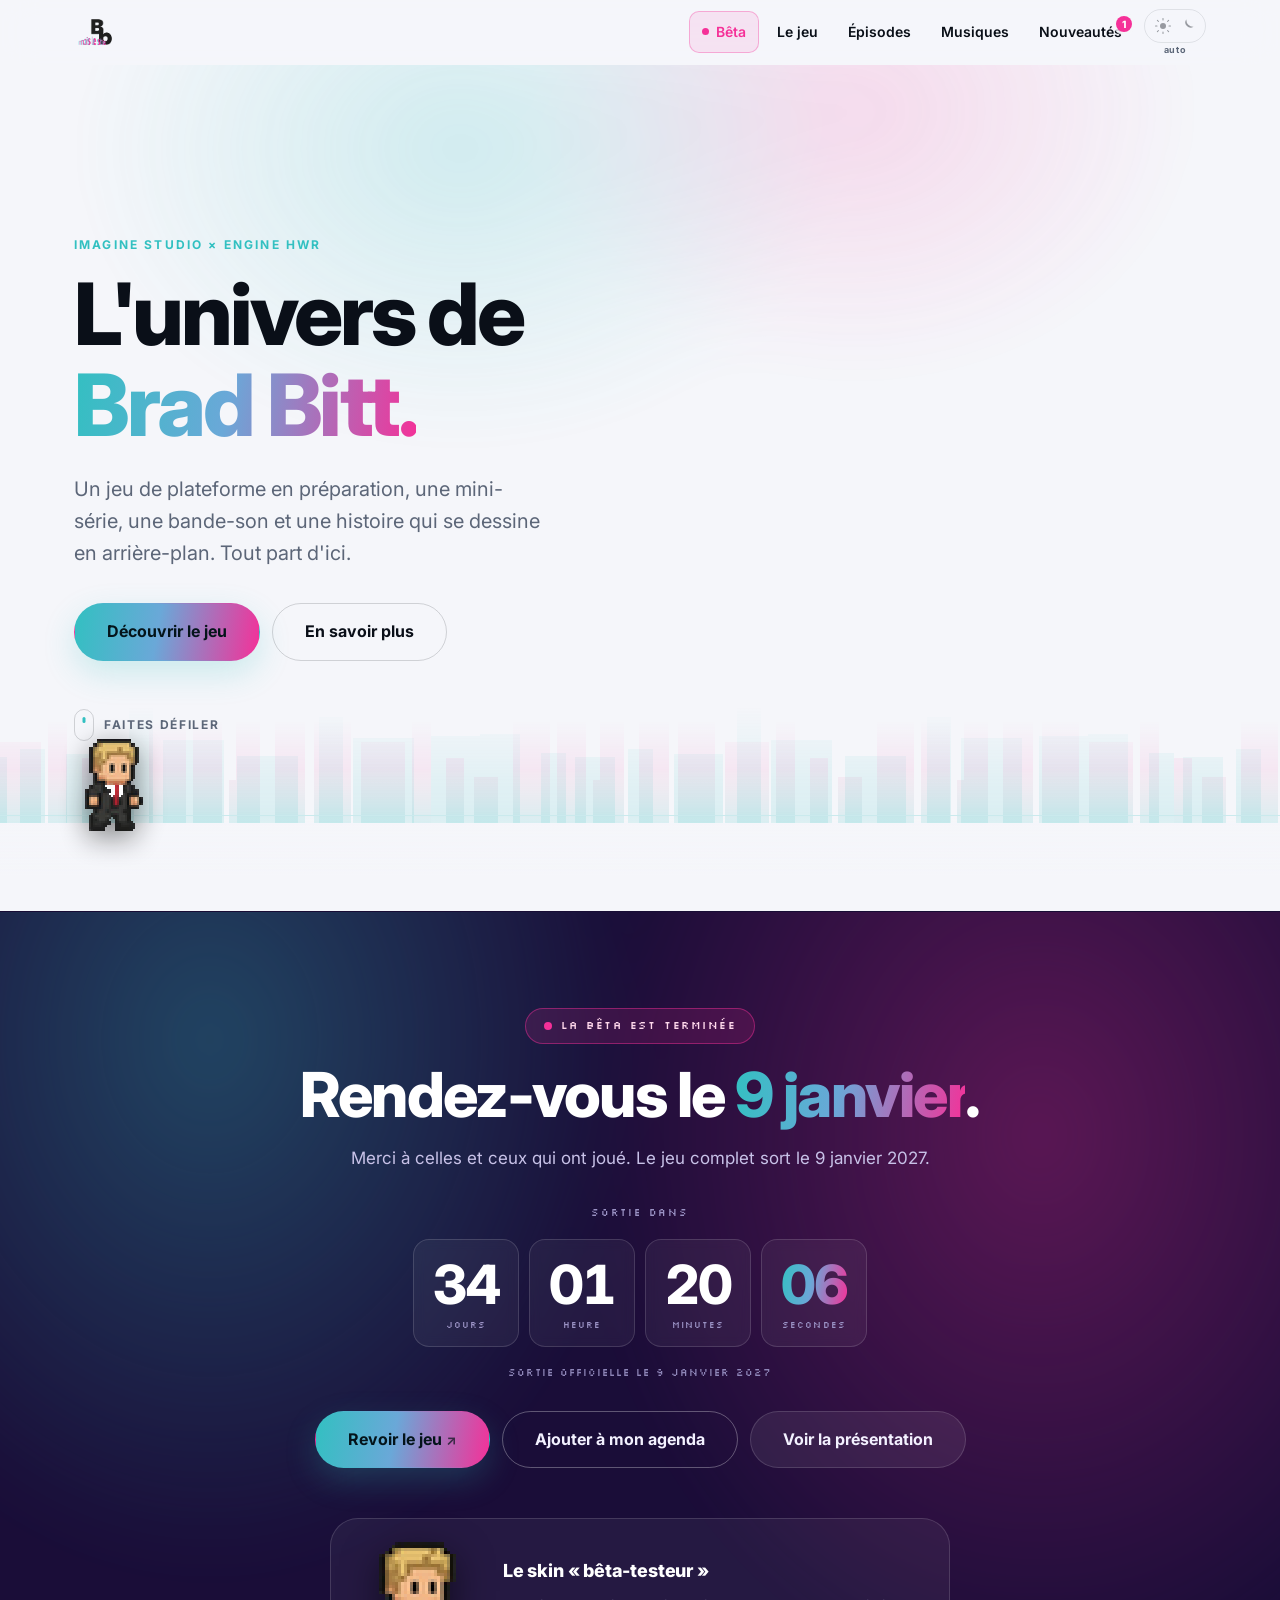
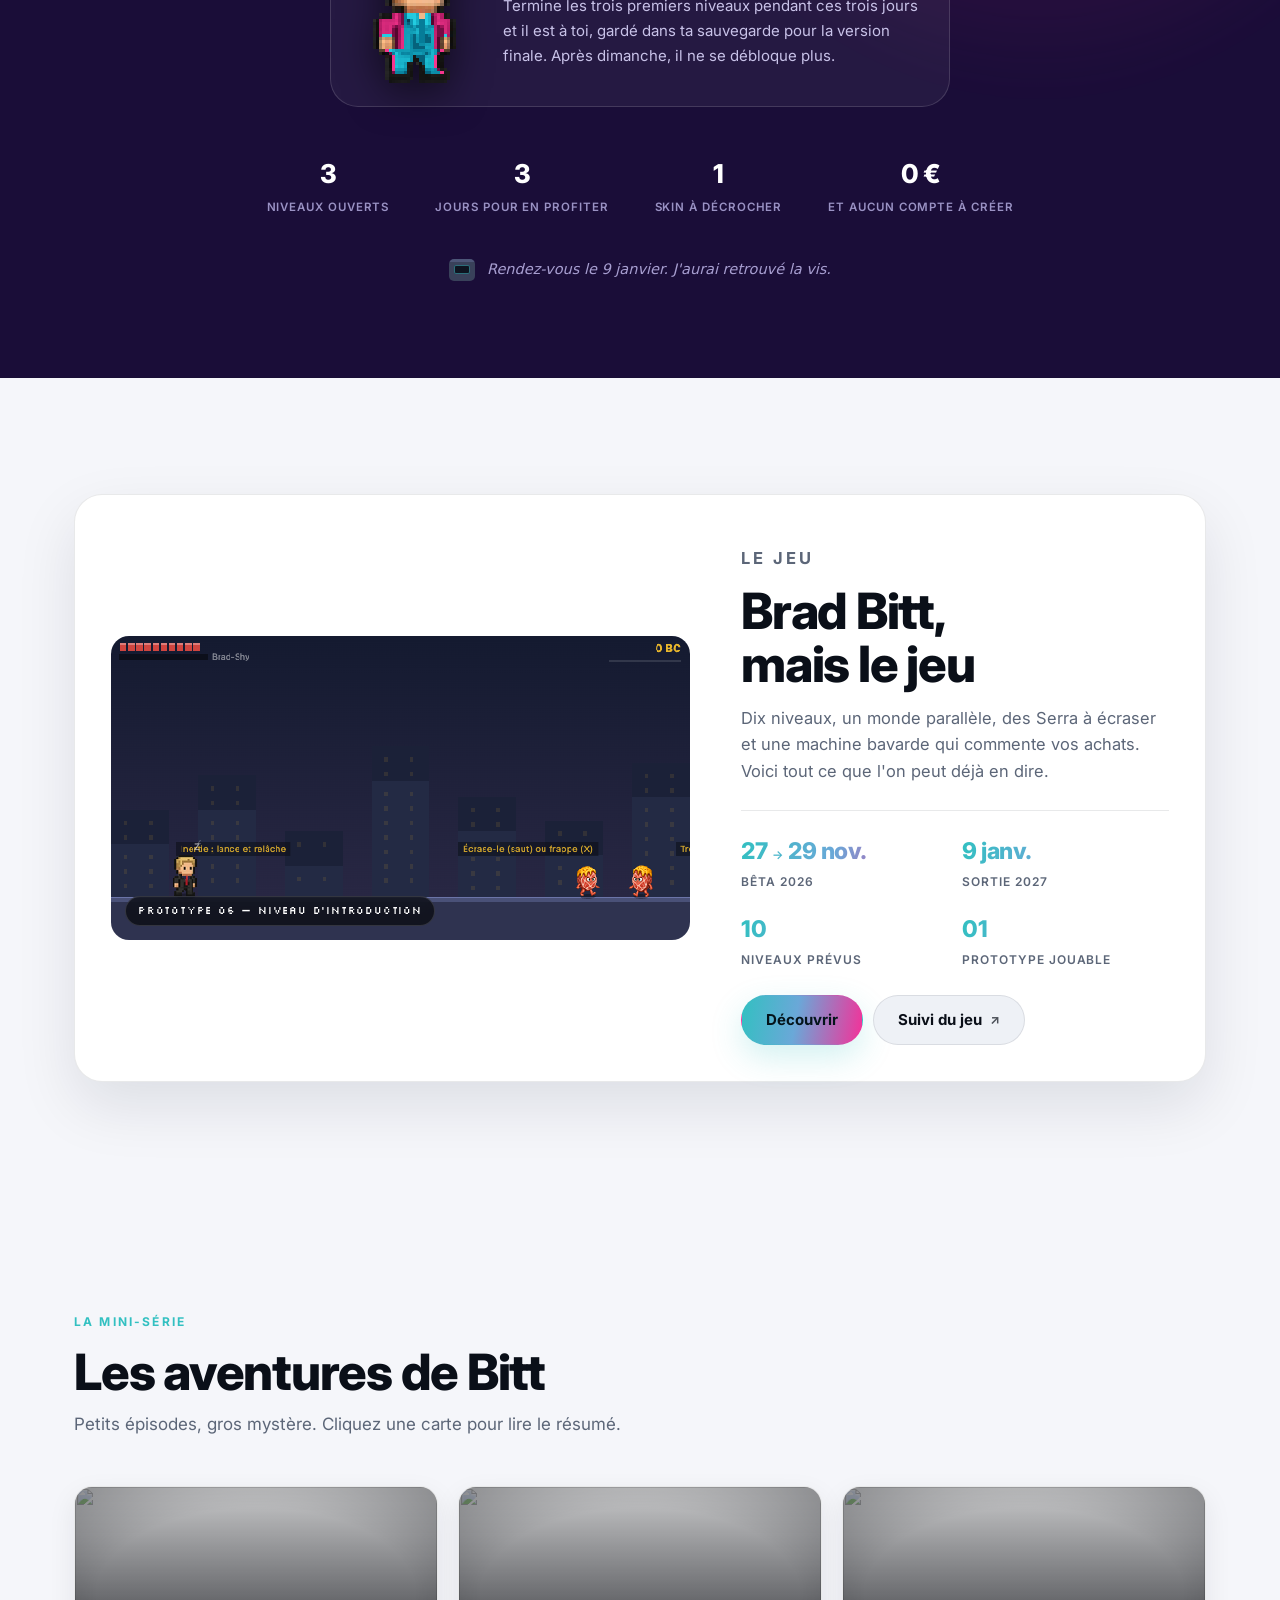
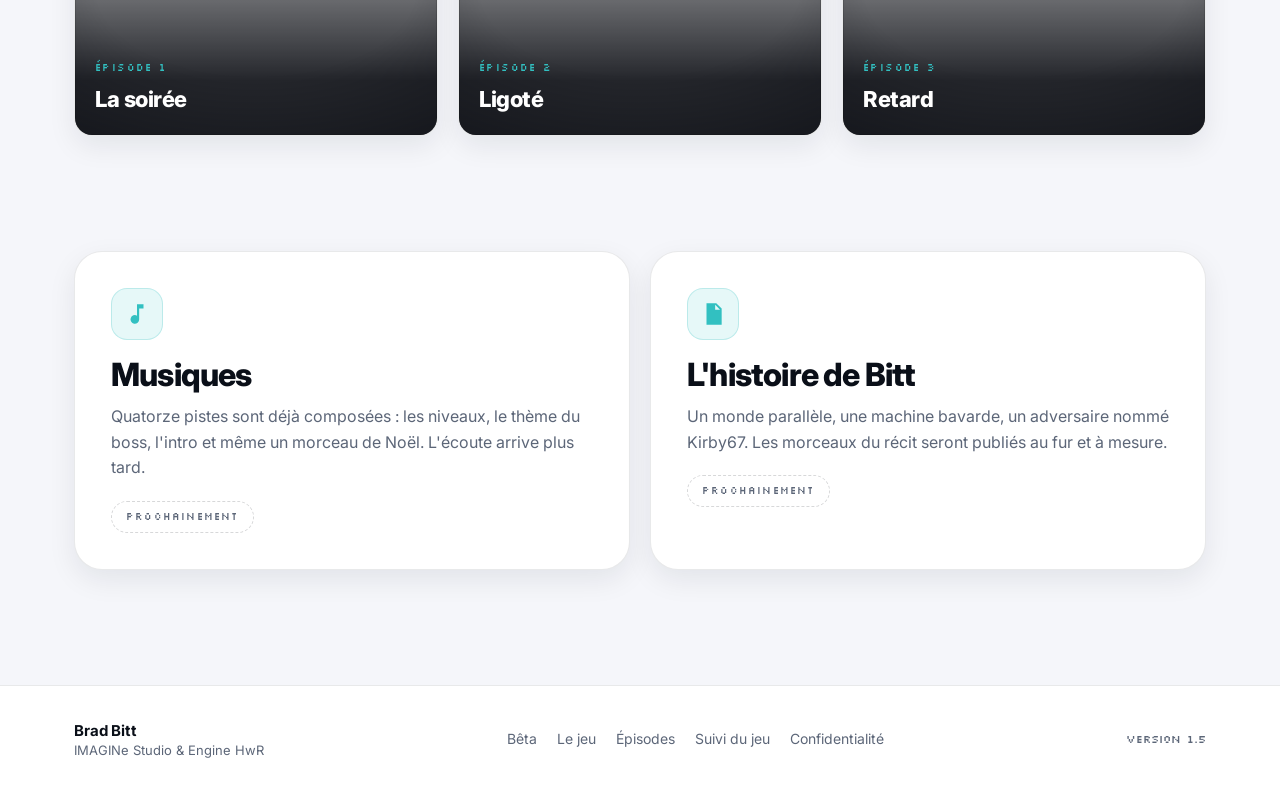
==== commit c1667f64: "Add files via upload" ====
--- a/index.html
+++ b/index.html
@@ -30,6 +30,7 @@
       </a>
 
       <nav class="mini-nav" aria-label="Navigation principale">
+        <a class="nav-link nav-beta" href="#beta"><span class="nav-point" aria-hidden="true"></span>Bêta</a>
         <a class='nav-link' href='/jeu'>Le&nbsp;jeu</a>
         <a class="nav-link" href="#episodes">Épisodes</a>
         <a class="nav-link" href="#music">Musiques</a>
@@ -88,32 +89,96 @@
       </div>
     </section>
 
-    <!-- ===================== ANNONCE — LES DATES ====================== -->
-    <section class="announce" id="annonce" aria-labelledby="annonce-title">
-      <div class="container announce-inner reveal">
-        <p class="pill">Un message de Brad Bitt</p>
-        <h2 id="annonce-title">Le jeu a enfin<br><span class="grad">ses dates</span>.</h2>
-        <p class="announce-lead">Fini le « courant 2027 ». Une bêta ouverte fin novembre,
-          la sortie officielle début janvier — deux dates posées, et de quoi s'y tenir.</p>
-
-        <div class="dates">
-          <div class="date-card">
-            <span class="date-kind">Bêta</span>
-            <strong class="date-val">27 <span aria-hidden="true">→</span><span class="sr-only">au</span> 29 novembre</strong>
-            <span class="date-year">2026</span>
-            <span class="date-note">Les trois premiers niveaux</span>
-          </div>
-          <div class="date-card is-final">
-            <span class="date-kind">Sortie officielle</span>
-            <strong class="date-val">9 janvier</strong>
-            <span class="date-year">2027</span>
-            <span class="date-note">Le jeu complet</span>
-          </div>
-        </div>
-
-        <div class="announce-actions">
-          <a class='btn btn-primary' href='/jeu'>Voir la présentation</a>
-        </div>
+    <!-- ========================== LA BÊTA ============================= -->
+    <!-- Les trois états (avant / ouverte / terminée) sont tous dans la page.
+         C'est `data-etat` qui décide de ce qui s'affiche, et le script le pose
+         à partir de l'heure du SERVEUR : la rubrique bascule toute seule le
+         27 au soir, puis le 29, sans rien redéployer. -->
+    <section class="beta" id="beta" data-etat="avant"
+             data-ouverture="2026-11-27T19:00:00Z"
+             data-fermeture="2026-11-29T23:00:00Z"
+             data-sortie="2027-01-09T00:00:00Z"
+             aria-labelledby="beta-titre">
+      <div class="beta-lueur" aria-hidden="true"></div>
+
+      <div class="container beta-inner reveal">
+        <p class="beta-drapeau">
+          <span class="beta-pastille" aria-hidden="true"></span>
+          <span data-etat-avant>Bêta ouverte à tous <span class="beta-sep">·</span> durée limitée</span>
+          <span data-etat-ouverte>C'est ouvert <span class="beta-sep">·</span> jusqu'au 29 novembre</span>
+          <span data-etat-terminee>La bêta est terminée</span>
+        </p>
+
+        <h2 id="beta-titre">
+          <span data-etat-avant>La bêta <span class="grad">arrive</span>.</span>
+          <span data-etat-ouverte>La bêta est <span class="grad">ouverte</span>.</span>
+          <span data-etat-terminee>Rendez-vous le <span class="grad">9 janvier</span>.</span>
+        </h2>
+
+        <p class="beta-lead">
+          <span data-etat-avant>Trois jours, les trois premiers niveaux, et un skin
+            que personne ne pourra plus obtenir ensuite.</span>
+          <span data-etat-ouverte>Trois jours, les trois premiers niveaux, et un skin
+            à décrocher avant dimanche soir.</span>
+          <span data-etat-terminee>Merci à celles et ceux qui ont joué. Le jeu complet
+            sort le 9 janvier 2027.</span>
+        </p>
+
+        <!-- Le décompte. role="timer" sans aria-live : une annonce par seconde
+             rendrait la page inutilisable au lecteur d'écran. La date écrite
+             juste en dessous reste, elle, parfaitement lisible. -->
+        <p class="beta-compte-quoi">
+          <span data-etat-avant>Ouverture dans</span>
+          <span data-etat-ouverte>Il reste</span>
+          <span data-etat-terminee>Sortie dans</span>
+        </p>
+
+        <div class="beta-compte" id="beta-compte" role="timer" aria-live="off">
+          <div class="bloc"><strong data-unite="j">—</strong><span data-nom="j">JOURS</span></div>
+          <div class="bloc"><strong data-unite="h">—</strong><span data-nom="h">HEURES</span></div>
+          <div class="bloc"><strong data-unite="m">—</strong><span data-nom="m">MINUTES</span></div>
+          <div class="bloc"><strong data-unite="s">—</strong><span data-nom="s">SECONDES</span></div>
+        </div>
+
+        <p class="beta-quand">
+          <span data-etat-avant>Ouverture le 27 novembre 2026 à 20 h <span class="beta-sep">·</span> heure de Paris</span>
+          <span data-etat-ouverte>Fermeture le 29 novembre 2026 à minuit <span class="beta-sep">·</span> heure de Paris</span>
+          <span data-etat-terminee>Sortie officielle le 9 janvier 2027</span>
+        </p>
+
+        <div class="beta-actions">
+          <a class="btn btn-primary btn-lg" href="https://bbittmaislejeu.netlify.app"
+             target="_blank" rel="noopener noreferrer">
+            <span data-etat-avant>Ouvrir le jeu <span class="ext" aria-hidden="true">↗</span></span>
+            <span data-etat-ouverte>Jouer maintenant <span class="ext" aria-hidden="true">↗</span></span>
+            <span data-etat-terminee>Revoir le jeu <span class="ext" aria-hidden="true">↗</span></span>
+          </a>
+          <button class="btn btn-ghost btn-lg" id="beta-agenda" type="button">Ajouter à mon agenda</button>
+          <a class="btn btn-quiet btn-lg" href="/jeu">Voir la présentation</a>
+        </div>
+
+        <!-- La récompense : c'est elle qui fait venir, autant la montrer. -->
+        <div class="beta-prix">
+          <div class="beta-skin" aria-hidden="true"></div>
+          <div class="beta-prix-texte">
+            <p class="beta-prix-titre">Le skin « bêta-testeur »</p>
+            <p>Termine les trois premiers niveaux pendant ces trois jours et il est à toi,
+              gardé dans ta sauvegarde pour la version finale. Après dimanche,
+              il ne se débloque plus.</p>
+          </div>
+        </div>
+
+        <ul class="beta-faits">
+          <li><strong>3</strong><span>Niveaux ouverts</span></li>
+          <li><strong>3</strong><span>Jours pour en profiter</span></li>
+          <li><strong>1</strong><span>Skin à décrocher</span></li>
+          <li><strong>0 €</strong><span>Et aucun compte à créer</span></li>
+        </ul>
+
+        <p class="beta-braddy">
+          <span class="beta-robot" aria-hidden="true"></span>
+          <span id="beta-mot">Je compte les secondes. Toutes. Je n'ai que ça à faire.</span>
+        </p>
       </div>
     </section>
 
@@ -240,12 +305,13 @@
         <span>IMAGINe Studio &amp; Engine HwR</span>
       </div>
       <nav class="footer-links" aria-label="Liens de pied de page">
+        <a href="#beta">Bêta</a>
         <a href='/jeu'>Le jeu</a>
         <a href="#episodes">Épisodes</a>
         <a href="https://bradbprog.netlify.app" target="_blank" rel="noopener noreferrer">Suivi du jeu</a>
         <a href='/confidentialite'>Confidentialité</a>
       </nav>
-      <div class="footer-version">Version 1.4.1</div>
+      <div class="footer-version">Version 1.5</div>
     </div>
   </footer>
 
--- a/style.css
+++ b/style.css
@@ -166,6 +166,20 @@
 }
 .nav-link:hover,.nav-item:hover{background:var(--surface-2)}
 
+/* La bêta est l'actualité du moment : elle se détache du reste du menu. */
+.nav-beta{
+  display:inline-flex;align-items:center;gap:7px;
+  color:var(--pink);
+  background:color-mix(in srgb,var(--pink) 10%,transparent);
+  border:1px solid color-mix(in srgb,var(--pink) 32%,transparent);
+}
+.nav-beta:hover{background:color-mix(in srgb,var(--pink) 18%,transparent)}
+.nav-point{
+  width:7px;height:7px;border-radius:999px;background:var(--pink);
+  box-shadow:0 0 0 0 rgba(245,48,152,.6);animation:navPouls 2s ease-out infinite;
+}
+@keyframes navPouls{70%{box-shadow:0 0 0 8px rgba(245,48,152,0)}100%{box-shadow:0 0 0 0 rgba(245,48,152,0)}}
+
 .badge{
   display:inline-grid;place-items:center;
   background:var(--pink);color:#fff;
@@ -316,49 +330,137 @@
 }
 @keyframes wheel{0%,100%{opacity:0;transform:translate(-50%,0)}35%{opacity:1}70%{opacity:0;transform:translate(-50%,10px)}}
 
-/* -------------------------- 6. ANNONCE 2027 ---------------------------- */
-.announce{
-  position:relative;
-  padding-block:clamp(64px,9vw,110px);
+/* --------------------------- 6. LA BÊTA -------------------------------- */
+/* Les trois états vivent dans la même page : on n'affiche que celui qui
+   correspond à `data-etat`, posé par le script à partir de l'heure serveur. */
+.beta [data-etat-avant],
+.beta [data-etat-ouverte],
+.beta [data-etat-terminee]{display:none}
+.beta[data-etat="avant"]    [data-etat-avant],
+.beta[data-etat="ouverte"]  [data-etat-ouverte],
+.beta[data-etat="terminee"] [data-etat-terminee]{display:inline}
+
+.beta{
+  position:relative;overflow:hidden;isolation:isolate;
+  padding-block:clamp(56px,8vw,96px);
   border-block:1px solid var(--line);
+  background:#140a2e;
+  color:#f3f1ff;
+}
+:root[data-theme="light"] .beta{background:#1a0d38}
+
+.beta-lueur{
+  position:absolute;inset:-30% -10% auto;height:150%;z-index:-1;
   background:
-    radial-gradient(120% 90% at 50% 0%,color-mix(in srgb,var(--teal) 12%,transparent) 0%,transparent 62%),
-    var(--bg-2);
-}
-.announce-inner{display:flex;flex-direction:column;align-items:center;text-align:center;gap:22px}
-.announce h2{max-width:22ch}
-.announce-lead{color:var(--muted);max-width:58ch;font-size:17px}
-
-/* Les deux dates : l'information principale de la section, donc traitée
-   comme un objet à part et non comme une ligne de texte. */
-.dates{display:flex;flex-wrap:wrap;gap:14px;justify-content:center;margin-top:6px}
-.date-card{
-  display:flex;flex-direction:column;align-items:center;gap:4px;
-  min-width:212px;padding:20px 26px;
-  background:var(--surface);border:1px solid var(--line);border-radius:var(--radius);
-  box-shadow:var(--shadow-sm);
-}
-.date-kind{
+    radial-gradient(40% 48% at 22% 28%,color-mix(in srgb,var(--teal) 42%,transparent) 0%,transparent 70%),
+    radial-gradient(42% 50% at 76% 34%,color-mix(in srgb,var(--pink) 40%,transparent) 0%,transparent 70%);
+  filter:blur(28px);opacity:.75;
+  animation:betaLueur 18s ease-in-out infinite alternate;
+}
+@keyframes betaLueur{from{transform:translate3d(-2%,0,0) scale(1)}to{transform:translate3d(2%,3%,0) scale(1.08)}}
+
+.beta-inner{display:flex;flex-direction:column;align-items:center;text-align:center;gap:18px}
+
+.beta-drapeau{
+  display:inline-flex;align-items:center;gap:9px;margin:0;
   font-family:Silkscreen,ui-monospace,monospace;
-  font-size:10px;letter-spacing:.14em;text-transform:uppercase;color:var(--muted);
-}
-.date-val{font-size:clamp(21px,2.4vw,26px);font-weight:800;letter-spacing:-.02em;line-height:1.15}
-.date-year{font-size:13px;font-weight:600;color:var(--muted);font-variant-numeric:tabular-nums}
-.date-note{
-  margin-top:8px;padding-top:10px;border-top:1px solid var(--line);
-  width:100%;text-align:center;
-  font-size:12.5px;color:var(--muted);
-}
-.date-card.is-final{
-  border-color:color-mix(in srgb,var(--teal) 34%,transparent);
-  background:linear-gradient(180deg,color-mix(in srgb,var(--teal) 9%,var(--surface)),var(--surface));
-}
-.date-card.is-final .date-kind{color:var(--teal)}
-.date-card.is-final .date-val{
+  font-size:11px;letter-spacing:.14em;text-transform:uppercase;color:#ffd9ec;
+  background:rgba(245,48,152,.14);border:1px solid rgba(245,48,152,.45);
+  border-radius:999px;padding:8px 18px;
+}
+.beta-sep{opacity:.5}
+.beta-pastille{
+  width:8px;height:8px;border-radius:999px;background:var(--pink);
+  box-shadow:0 0 0 0 rgba(245,48,152,.65);animation:betaPouls 2s ease-out infinite;
+}
+@keyframes betaPouls{70%{box-shadow:0 0 0 9px rgba(245,48,152,0)}100%{box-shadow:0 0 0 0 rgba(245,48,152,0)}}
+
+.beta h2{font-size:clamp(32px,5.4vw,62px);color:#fff;max-width:18ch}
+.beta-lead{color:#c8c2e8;max-width:54ch;font-size:17px;margin:0}
+
+.beta-compte-quoi{
+  margin:14px 0 0;font-family:Silkscreen,ui-monospace,monospace;
+  font-size:10px;letter-spacing:.18em;text-transform:uppercase;color:#9a92c4;
+}
+
+.beta-compte{display:flex;flex-wrap:wrap;gap:10px;justify-content:center}
+.beta-compte .bloc{
+  display:flex;flex-direction:column;align-items:center;gap:6px;
+  min-width:106px;padding:18px 14px 14px;
+  background:rgba(255,255,255,.05);
+  border:1px solid rgba(255,255,255,.14);border-radius:16px;
+  backdrop-filter:blur(6px);
+}
+.beta-compte strong{
+  font-size:clamp(34px,5.2vw,54px);font-weight:800;line-height:1;letter-spacing:-.03em;
+  font-variant-numeric:tabular-nums;color:#fff;
+}
+.beta-compte span{
+  font-family:Silkscreen,ui-monospace,monospace;
+  font-size:9px;letter-spacing:.12em;color:#9a92c4;
+}
+/* Les secondes sont la seule chose qui bouge : on les distingue. */
+.beta-compte .bloc:last-child strong{
   background:var(--grad);-webkit-background-clip:text;background-clip:text;-webkit-text-fill-color:transparent;
 }
 
-.announce-actions{display:flex;flex-wrap:wrap;gap:12px;justify-content:center;margin-top:4px}
+.beta-quand{
+  margin:0;font-family:Silkscreen,ui-monospace,monospace;
+  font-size:10px;letter-spacing:.1em;text-transform:uppercase;color:#8e86b8;
+}
+
+.beta-actions{display:flex;flex-wrap:wrap;gap:12px;justify-content:center;margin-top:12px}
+.beta .btn-ghost{border-color:rgba(255,255,255,.3);color:#f3f1ff}
+.beta .btn-ghost:hover{background:rgba(255,255,255,.08);border-color:#fff}
+.beta .btn-quiet{background:rgba(255,255,255,.07);color:#f3f1ff;border-color:rgba(255,255,255,.14)}
+.beta .btn-quiet:hover{border-color:rgba(255,255,255,.34)}
+
+/* La récompense : c'est l'argument, elle a droit à son encadré. */
+.beta-prix{
+  display:flex;align-items:center;gap:clamp(18px,3vw,32px);text-align:left;
+  margin-top:clamp(20px,3vw,32px);padding:20px clamp(20px,3vw,30px);
+  background:rgba(255,255,255,.05);
+  border:1px solid rgba(255,255,255,.14);border-radius:var(--radius-lg);
+  max-width:620px;
+}
+.beta-skin{
+  --cw:110px; --ch:146.67px;
+  flex:0 0 auto;width:var(--cw);height:var(--ch);
+  background:url("images/jeu/brad-beta-testeur.png") 0 0 no-repeat;
+  background-size:calc(var(--cw)*4) calc(var(--ch)*3);
+  image-rendering:pixelated;
+  filter:drop-shadow(0 12px 18px rgba(0,0,0,.5));
+  animation:betaSkin .88s steps(4) infinite;
+}
+@keyframes betaSkin{to{background-position-x:calc(var(--cw) * -4)}}
+.beta-prix-titre{font-size:18px;font-weight:800;color:#fff;margin:0 0 8px;letter-spacing:-.01em}
+.beta-prix-texte p:last-child{color:#c8c2e8;font-size:15px;line-height:1.65;margin:0}
+
+.beta-faits{
+  list-style:none;display:flex;flex-wrap:wrap;justify-content:center;
+  gap:12px clamp(22px,4vw,46px);margin:clamp(18px,3vw,28px) 0 0;padding:0;
+}
+.beta-faits li{display:flex;flex-direction:column;align-items:center;gap:3px}
+.beta-faits strong{
+  font-size:26px;font-weight:800;letter-spacing:-.02em;color:#fff;
+}
+.beta-faits span{font-size:11.5px;color:#9a92c4;text-transform:uppercase;letter-spacing:.08em;font-weight:600}
+
+.beta-braddy{
+  display:flex;align-items:center;gap:12px;margin:clamp(16px,2.5vw,24px) 0 0;
+  color:#a79ed0;font-size:14.5px;font-style:italic;max-width:56ch;text-align:left;
+}
+.beta-robot{
+  flex:0 0 auto;width:26px;height:22px;border-radius:5px;
+  background:linear-gradient(180deg,#4d5678 0 14%,#39415a 14% 100%);
+  position:relative;animation:betaFlotte 3.2s ease-in-out infinite;
+}
+.beta-robot::after{
+  content:"";position:absolute;left:5px;top:6px;right:5px;height:9px;
+  border-radius:2px;background:#0e1420;
+  box-shadow:inset 0 0 0 1px rgba(80,220,230,.45);
+}
+@keyframes betaFlotte{0%,100%{transform:translateY(-2px)}50%{transform:translateY(2px)}}
 
 /* ------------------------- 7. SECTION « LE JEU » ----------------------- */
 .feature{
@@ -663,6 +765,8 @@
 @media (max-width:760px){
   :root{--pad:18px}
   .nav-link{display:none}
+  /* Les autres liens du menu disparaissent, pas celui-ci : c'est l'actualité. */
+  .nav-beta{display:inline-flex;padding:8px 12px}
   .brand img{height:38px}
   .hero{min-height:auto;padding-block:64px 88px}
   .hero-brad{display:none}
@@ -672,14 +776,15 @@
   .facts{grid-template-columns:1fr;gap:16px}
   .facts-4{grid-template-columns:1fr;gap:16px}
   .facts li{flex-direction:row;align-items:baseline;gap:10px}
-  .dates{flex-direction:column;width:100%}
-  .date-card{width:100%}
+  .beta-compte .bloc{min-width:0;flex:1 1 44%}
+  .beta-prix{flex-direction:column;text-align:center;align-items:center}
+  .beta-braddy{text-align:center;flex-direction:column;gap:8px}
   .legal-item summary{padding:18px 20px}
   .legal-body{margin-inline:20px}
   .footer-inner{flex-direction:column;align-items:flex-start}
 }
 
 @media (max-width:480px){
-  .hero-actions,.announce-actions{width:100%;flex-direction:column}
-  .hero-actions .btn,.announce-actions .btn{width:100%}
-}
+  .hero-actions,.beta-actions{width:100%;flex-direction:column}
+  .hero-actions .btn,.beta-actions .btn{width:100%}
+}
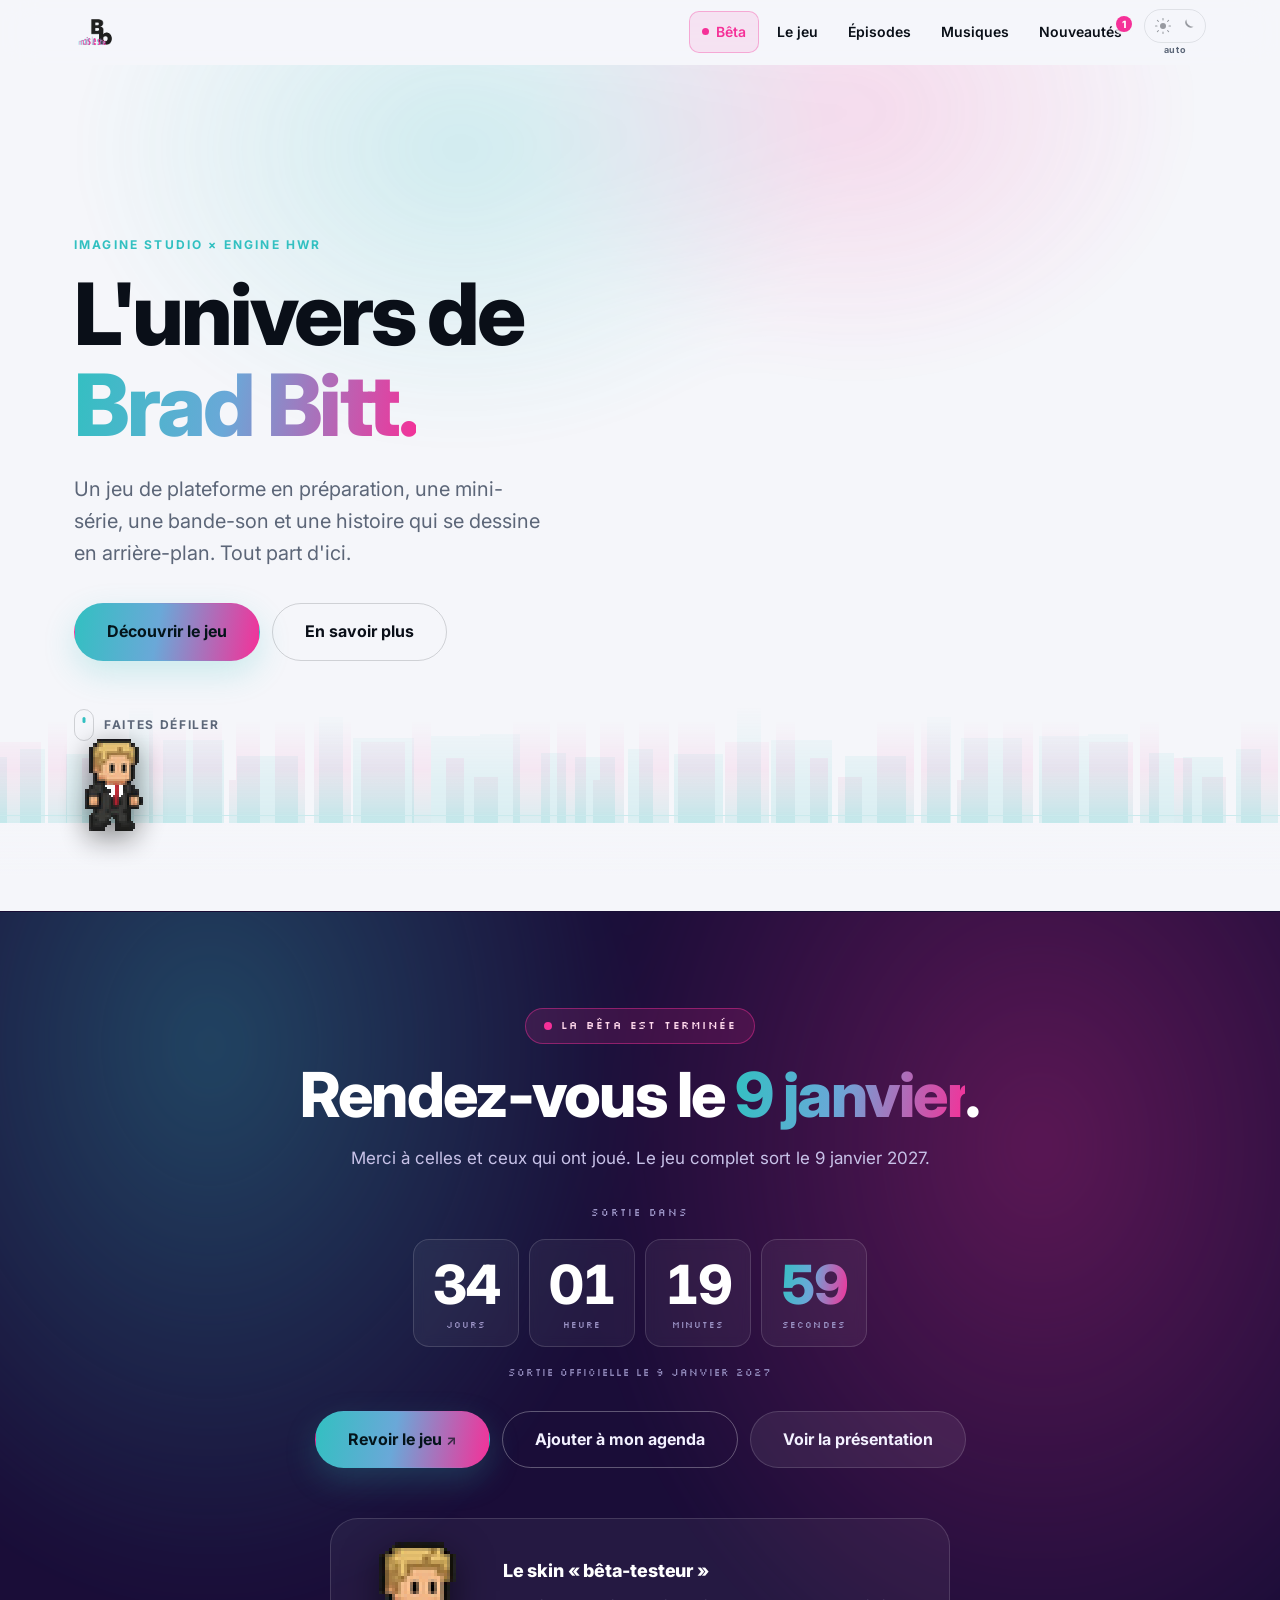
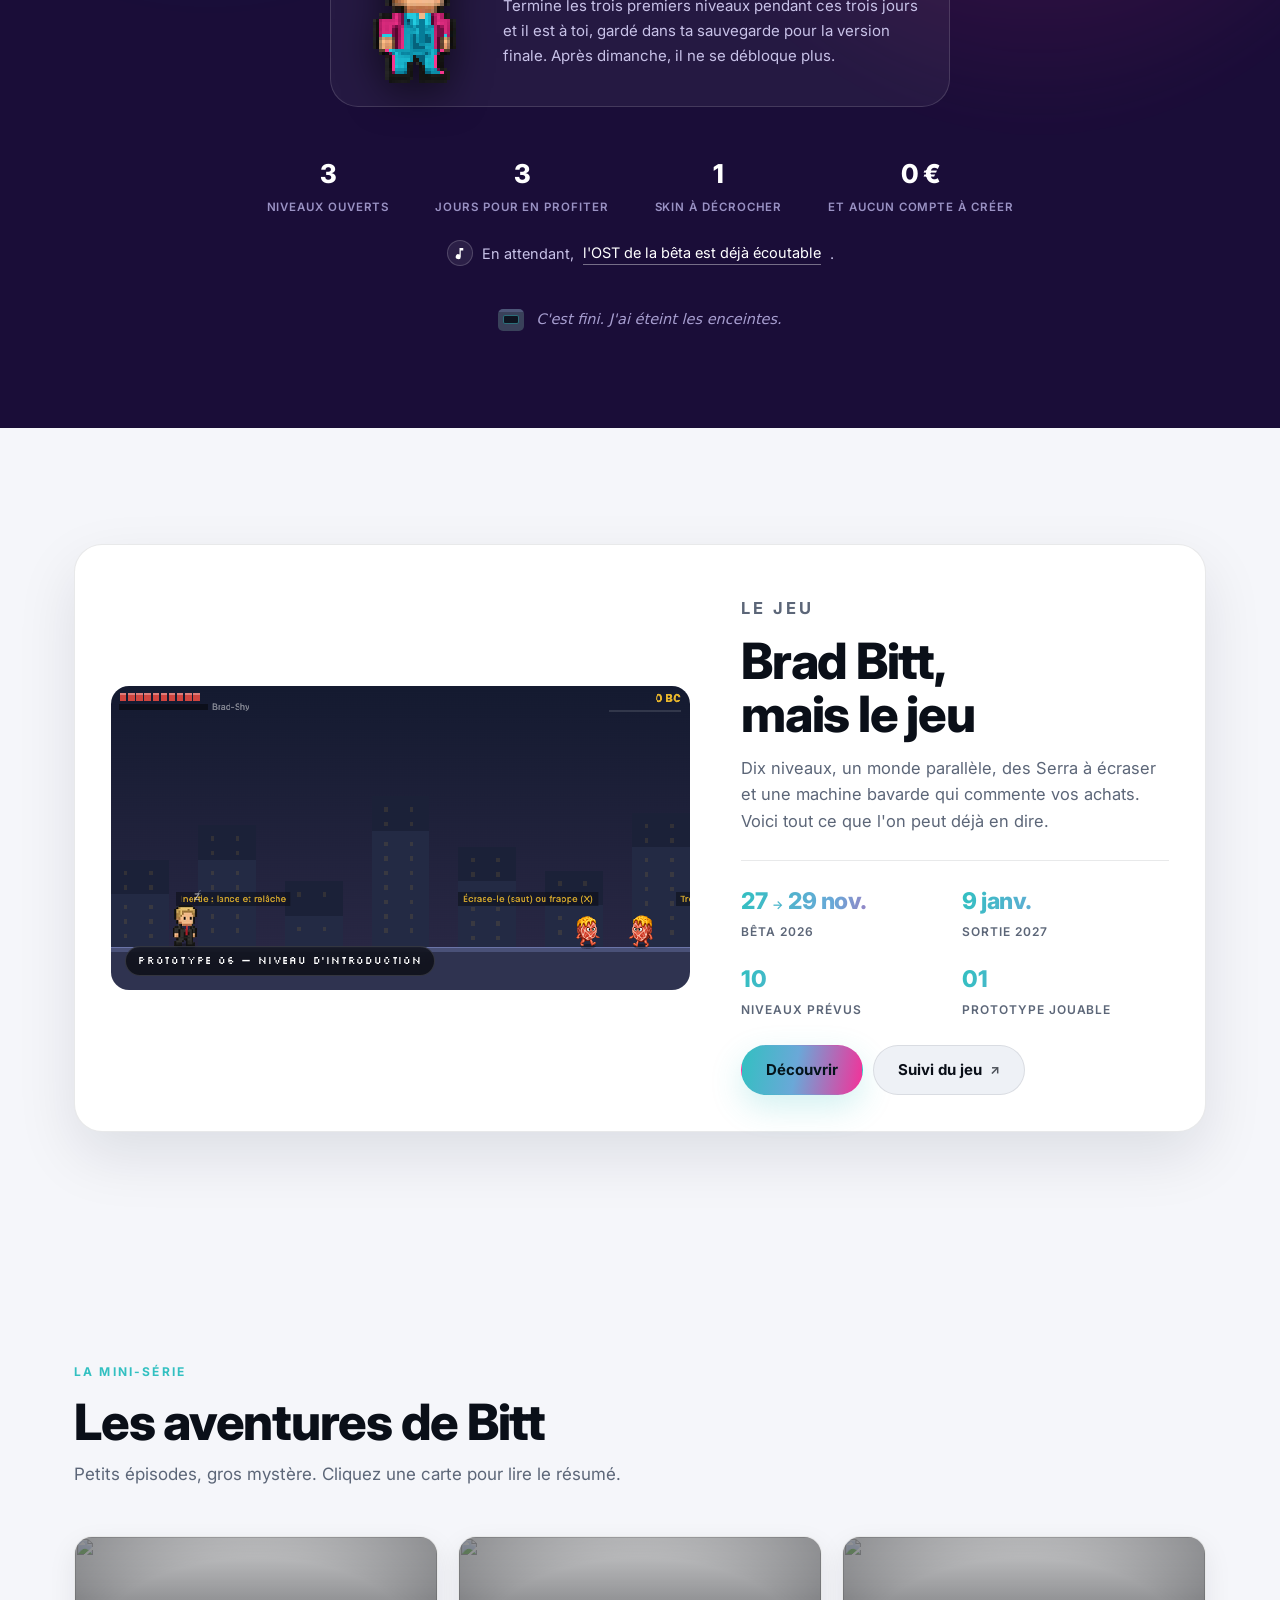
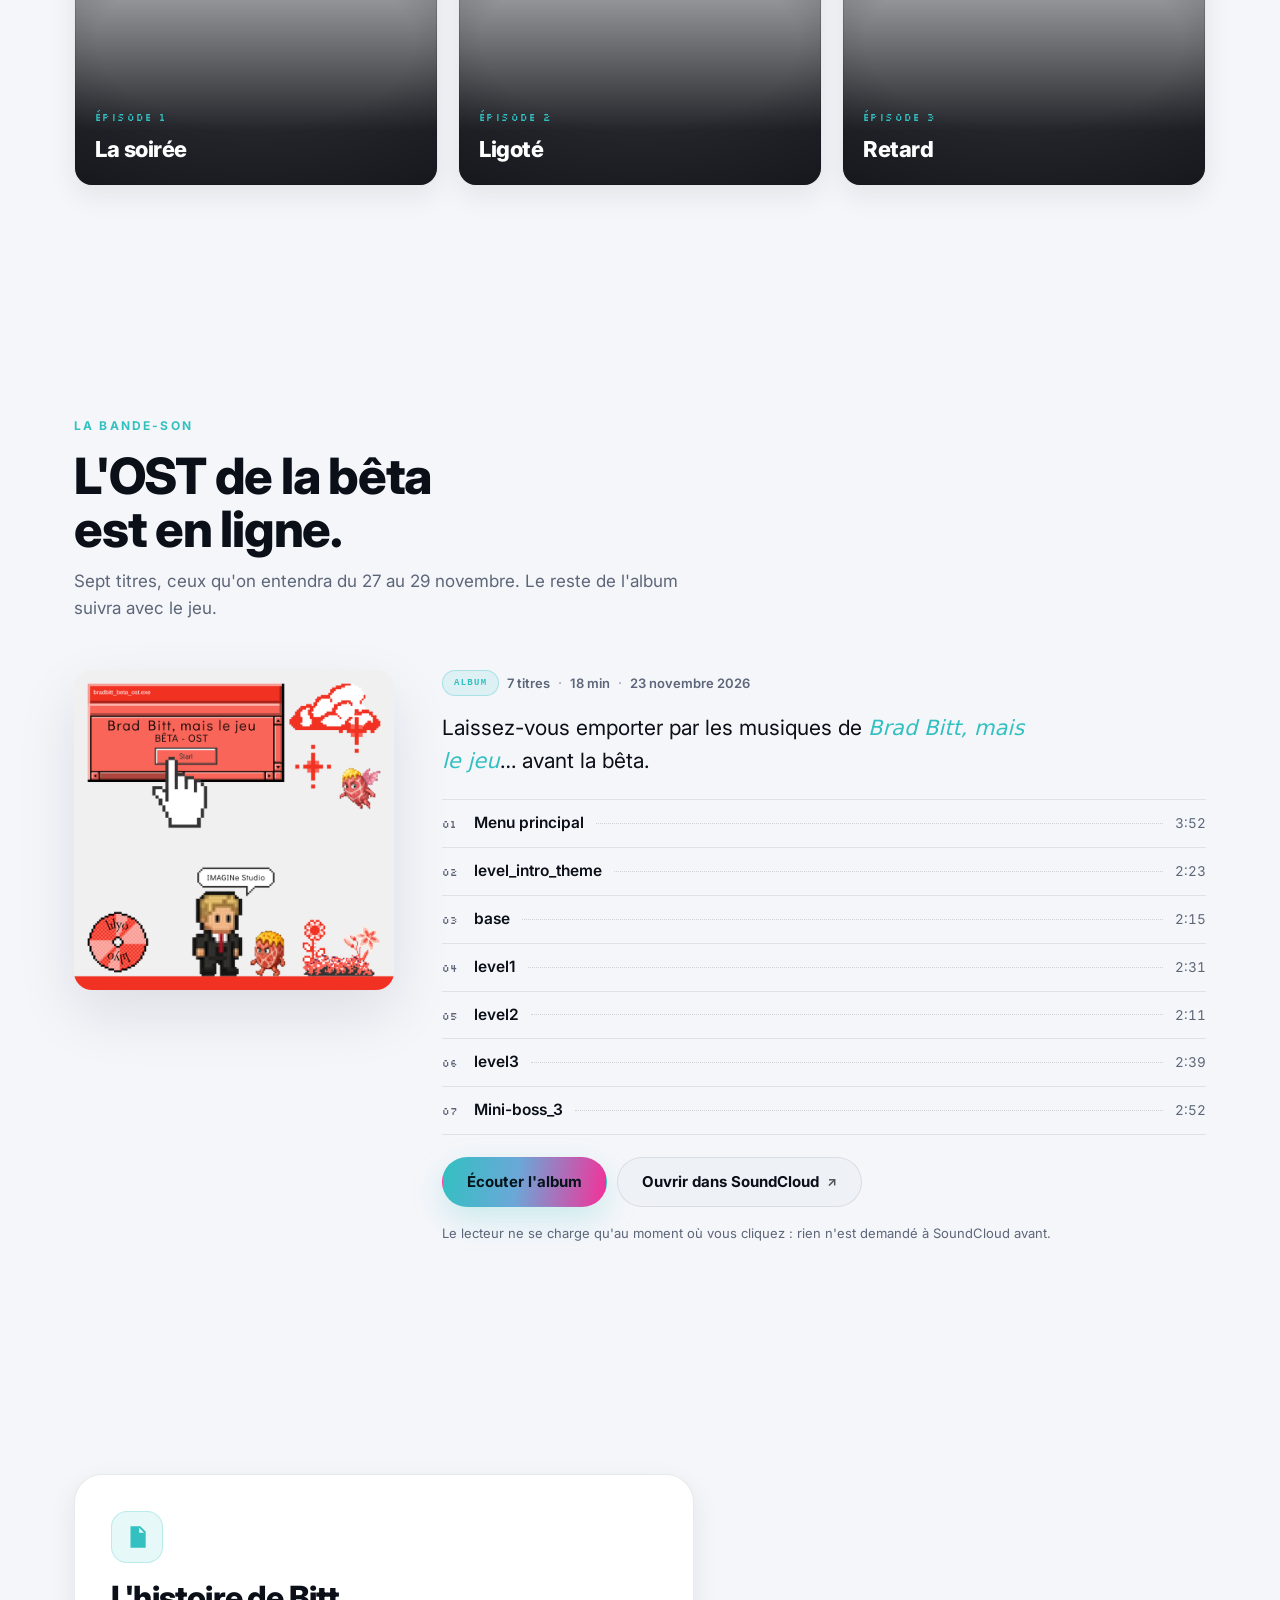
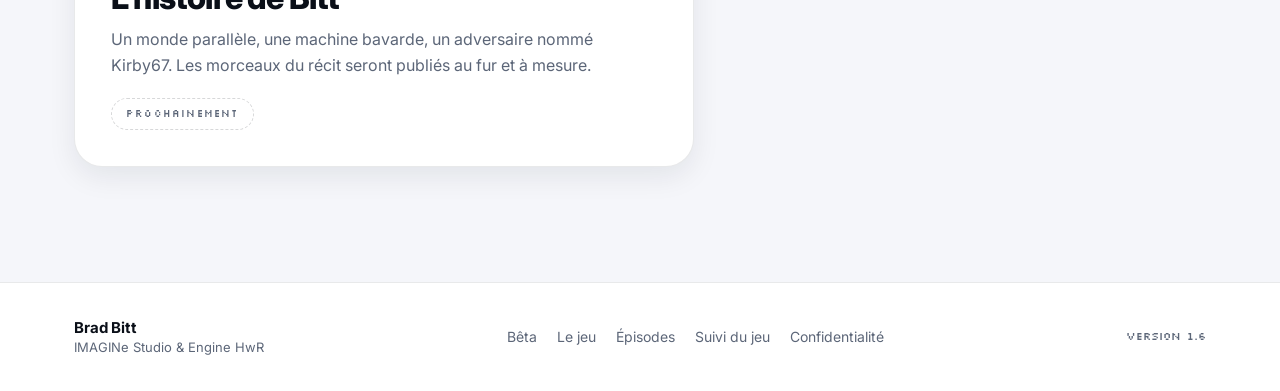
==== commit 40485a22: "Add files via upload" ====
--- a/index.html
+++ b/index.html
@@ -175,6 +175,13 @@
           <li><strong>0 €</strong><span>Et aucun compte à créer</span></li>
         </ul>
 
+        <p class="ost-rappel">
+          <span class="ost-note-ico" aria-hidden="true">
+            <svg viewBox="0 0 24 24" width="15" height="15"><path fill="currentColor" d="M12 3v10.55A4 4 0 1014 17V7h4V3z"/></svg>
+          </span>
+          En attendant, <a href="#music">l'OST de la bêta est déjà écoutable</a>.
+        </p>
+
         <p class="beta-braddy">
           <span class="beta-robot" aria-hidden="true"></span>
           <span id="beta-mot">Je compte les secondes. Toutes. Je n'ai que ça à faire.</span>
@@ -272,18 +279,61 @@
     </section>
 
     <!-- ====================== MUSIQUES + LORE ====================== -->
-    <section class="section section-duo">
-      <div class="container duo">
-        <article class="card soon reveal" id="music">
-          <div class="card-icon" aria-hidden="true">
-            <svg viewBox="0 0 24 24" width="26" height="26"><path fill="currentColor" d="M12 3v10.55A4 4 0 1014 17V7h4V3z"/></svg>
-          </div>
-          <h2>Musiques</h2>
-          <p>Quatorze pistes sont déjà composées : les niveaux, le thème du boss,
-            l'intro et même un morceau de Noël. L'écoute arrive plus tard.</p>
-          <span class="tag-soon">Prochainement</span>
-        </article>
-
+    <!-- ========================== LA BANDE-SON ======================== -->
+    <section class="section ost" id="music" aria-labelledby="ost-titre">
+      <div class="container">
+        <header class="section-head reveal">
+          <p class="eyebrow">La bande-son</p>
+          <h2 id="ost-titre">L'OST de la bêta<br>est en ligne.</h2>
+          <p class="section-lead">Sept titres, ceux qu'on entendra du 27 au 29 novembre.
+            Le reste de l'album suivra avec le jeu.</p>
+        </header>
+
+        <div class="ost-bloc reveal">
+          <!-- La pochette est le bouton : c'est elle qu'on a envie de cliquer. -->
+          <button class="ost-pochette" id="ost-ouvrir" type="button"
+                  aria-label="Écouter l'album — Brad Bitt, mais le jeu, bêta OST">
+            <img src="images/ost/pochette-beta.png" alt="" width="800" height="800" loading="lazy">
+            <span class="ost-lecture" aria-hidden="true">
+              <svg viewBox="0 0 24 24" width="26" height="26"><path fill="currentColor" d="M8 5.1v13.8L19 12z"/></svg>
+            </span>
+          </button>
+
+          <div class="ost-infos">
+            <p class="ost-meta">
+              <span class="ost-etiquette">Album</span>
+              <span>7 titres</span><span class="beta-sep" aria-hidden="true">·</span>
+              <span>18 min</span><span class="beta-sep" aria-hidden="true">·</span>
+              <span>23 novembre 2026</span>
+            </p>
+            <p class="ost-slogan">Laissez-vous emporter par les musiques de
+              <em>Brad Bitt, mais le jeu</em>… avant la bêta.</p>
+
+            <ol class="ost-titres">
+              <li><span class="t-nom">Menu principal</span><span class="t-duree">3:52</span></li>
+              <li><span class="t-nom">level_intro_theme</span><span class="t-duree">2:23</span></li>
+              <li><span class="t-nom">base</span><span class="t-duree">2:15</span></li>
+              <li><span class="t-nom">level1</span><span class="t-duree">2:31</span></li>
+              <li><span class="t-nom">level2</span><span class="t-duree">2:11</span></li>
+              <li><span class="t-nom">level3</span><span class="t-duree">2:39</span></li>
+              <li><span class="t-nom">Mini-boss_3</span><span class="t-duree">2:52</span></li>
+            </ol>
+
+            <div class="ost-actions">
+              <button class="btn btn-primary" id="ost-ouvrir-2" type="button">Écouter l'album</button>
+              <a class="btn btn-quiet" href="https://soundcloud.com/l-ly-39181851/sets/brad-bitt-mais-le-jeu-beta-ost"
+                 target="_blank" rel="noopener noreferrer">Ouvrir dans SoundCloud <span class="ext" aria-hidden="true">↗</span></a>
+            </div>
+            <p class="ost-note">Le lecteur ne se charge qu'au moment où vous cliquez :
+              rien n'est demandé à SoundCloud avant.</p>
+          </div>
+        </div>
+      </div>
+    </section>
+
+    <!-- ============================ L'HISTOIRE ========================== -->
+    <section class="section section-solo">
+      <div class="container">
         <article class="card soon reveal" id="lore">
           <div class="card-icon" aria-hidden="true">
             <svg viewBox="0 0 24 24" width="26" height="26"><path fill="currentColor" d="M6 2h9l5 5v15H6zm8 1.5V8h4.5z"/></svg>
@@ -311,7 +361,7 @@
         <a href="https://bradbprog.netlify.app" target="_blank" rel="noopener noreferrer">Suivi du jeu</a>
         <a href='/confidentialite'>Confidentialité</a>
       </nav>
-      <div class="footer-version">Version 1.5</div>
+      <div class="footer-version">Version 1.6</div>
     </div>
   </footer>
 
--- a/style.css
+++ b/style.css
@@ -672,6 +672,167 @@
   .hero-glow,.skyline,.hero-brad,.hero-scroll span::after{animation:none}
   .btn:hover,.card:hover{transform:none}
   .ep-card-inner{transition:none}
+}
+
+/* ------------------------ 11 bis. LA BANDE-SON -------------------------- */
+.ost-bloc{
+  display:grid;grid-template-columns:minmax(0,320px) minmax(0,1fr);
+  gap:clamp(24px,4vw,48px);align-items:start;
+}
+
+/* La pochette EST le bouton : pas de cadre, pas de libellé, on clique dessus. */
+.ost-pochette{
+  position:relative;display:block;padding:0;border:0;background:none;cursor:pointer;
+  border-radius:var(--radius);overflow:hidden;
+  box-shadow:var(--shadow);
+  transition:transform .35s cubic-bezier(.2,.8,.2,1),box-shadow .35s ease;
+}
+.ost-pochette img{width:100%;display:block}
+.ost-pochette:hover{transform:translateY(-6px) scale(1.012)}
+.ost-pochette::after{
+  content:"";position:absolute;inset:0;
+  background:linear-gradient(180deg,transparent 45%,rgba(10,6,20,.5));
+  opacity:0;transition:opacity .35s ease;
+}
+.ost-pochette:hover::after{opacity:1}
+.ost-lecture{
+  position:absolute;left:50%;top:50%;translate:-50% -50%;
+  width:70px;height:70px;border-radius:999px;display:grid;place-items:center;
+  background:rgba(255,255,255,.92);color:#12121a;
+  box-shadow:0 10px 30px rgba(0,0,0,.35);
+  opacity:0;scale:.82;transition:opacity .3s ease,scale .3s cubic-bezier(.2,.9,.3,1.3);
+}
+.ost-pochette:hover .ost-lecture,
+.ost-pochette:focus-visible .ost-lecture{opacity:1;scale:1}
+
+.ost-infos{display:flex;flex-direction:column;gap:16px}
+.ost-meta{
+  display:flex;flex-wrap:wrap;align-items:center;gap:8px;margin:0;
+  font-size:13px;color:var(--muted);font-weight:600;
+}
+.ost-etiquette{
+  font-family:Silkscreen,ui-monospace,monospace;font-size:9px;letter-spacing:.14em;
+  text-transform:uppercase;color:var(--teal);
+  background:color-mix(in srgb,var(--teal) 12%,transparent);
+  border:1px solid color-mix(in srgb,var(--teal) 30%,transparent);
+  border-radius:999px;padding:5px 11px;
+}
+.ost-slogan{margin:0;font-size:clamp(17px,2vw,21px);line-height:1.5;color:var(--text);max-width:46ch}
+.ost-slogan em{font-style:italic;color:var(--teal)}
+
+/* Les titres, avec la ligne de pointillés qui mène à la durée. */
+.ost-titres{list-style:none;counter-reset:piste;margin:6px 0 0;padding:0;display:flex;flex-direction:column}
+.ost-titres li{
+  counter-increment:piste;
+  display:flex;align-items:baseline;gap:12px;
+  padding:11px 0;border-bottom:1px solid var(--line);
+}
+.ost-titres li:first-child{border-top:1px solid var(--line)}
+.ost-titres li::before{
+  content:counter(piste,decimal-leading-zero);
+  font-family:Silkscreen,ui-monospace,monospace;font-size:10px;color:var(--muted);
+  flex:0 0 auto;min-width:20px;
+}
+.t-nom{font-size:15.5px;font-weight:600;overflow-wrap:anywhere}
+.t-duree{
+  margin-left:auto;font-size:13.5px;color:var(--muted);
+  font-variant-numeric:tabular-nums;flex:0 0 auto;
+}
+.ost-titres li::after{
+  content:"";order:1;flex:1 1 auto;min-width:18px;align-self:center;
+  border-bottom:1px dotted var(--line-strong);
+}
+.ost-titres .t-duree{order:2}
+
+.ost-actions{display:flex;flex-wrap:wrap;gap:10px;margin-top:6px}
+.ost-note{margin:0;font-size:13px;color:var(--muted)}
+
+.section-solo .card{max-width:620px}
+
+/* Le rappel glissé dans la rubrique bêta. */
+.ost-rappel{
+  display:inline-flex;align-items:center;gap:9px;margin:6px 0 0;
+  font-size:14.5px;color:#c8c2e8;
+}
+.ost-note-ico{
+  display:grid;place-items:center;width:26px;height:26px;border-radius:999px;
+  background:rgba(255,255,255,.08);border:1px solid rgba(255,255,255,.18);color:#fff;
+}
+.ost-rappel a{color:#fff;text-decoration:none;border-bottom:1px solid rgba(255,255,255,.4)}
+.ost-rappel a:hover{border-bottom-color:#fff}
+
+/* ------------------- 11 ter. LE DISQUE DANS LA MODALE ------------------- */
+/* Chaque partie entre à son tour : pochette, texte, lecteur, titres. */
+@keyframes disqueEntree{
+  from{opacity:0;transform:translateY(16px)}
+  to{opacity:1;transform:none}
+}
+@keyframes disquePochette{
+  from{opacity:0;transform:scale(.86) rotate(-4deg)}
+  to{opacity:1;transform:none}
+}
+@keyframes disqueHalo{
+  from{opacity:0;transform:scale(.7)}
+  to{opacity:.55;transform:scale(1)}
+}
+
+.disque{display:flex;flex-direction:column;gap:20px}
+.disque-haut{display:flex;align-items:center;gap:clamp(16px,3vw,28px)}
+
+.disque-pochette{
+  position:relative;flex:0 0 auto;width:clamp(120px,26vw,172px);
+  border-radius:var(--radius-sm);overflow:visible;
+  animation:disquePochette .72s cubic-bezier(.2,.9,.25,1.05) both;
+}
+.disque-pochette img{width:100%;display:block;border-radius:var(--radius-sm);box-shadow:var(--shadow);position:relative;z-index:1}
+.disque-pochette::before{
+  content:"";position:absolute;inset:-16%;border-radius:50%;z-index:0;
+  background:radial-gradient(circle,rgba(245,48,152,.55),transparent 68%);
+  filter:blur(22px);
+  animation:disqueHalo 1.1s ease-out .15s both;
+}
+
+.disque-texte{min-width:0;animation:disqueEntree .6s cubic-bezier(.2,.8,.2,1) .18s both}
+.disque-etiquette{
+  font-family:Silkscreen,ui-monospace,monospace;font-size:9.5px;letter-spacing:.12em;
+  text-transform:uppercase;color:var(--teal);margin:0 0 10px;
+}
+.disque-texte h2{font-size:clamp(20px,3vw,28px);margin:0 0 10px;line-height:1.15}
+.disque-slogan{margin:0;color:var(--muted);font-size:15px;line-height:1.6}
+.disque-slogan em{font-style:italic;color:var(--text)}
+
+/* Le lecteur SoundCloud est blanc et ne se teinte pas : plutot que de le
+   subir, on l'encadre franchement, comme une platine posee sur la page. */
+.disque-lecteur{
+  border-radius:var(--radius-sm);overflow:hidden;
+  background:#fff;padding:6px;
+  border:1px solid var(--line-strong);
+  box-shadow:var(--shadow-sm);
+  animation:disqueEntree .6s cubic-bezier(.2,.8,.2,1) .34s both;
+}
+.disque-lecteur iframe{display:block;width:100%;height:300px;border:0;border-radius:8px}
+
+.disque-titres{
+  list-style:none;counter-reset:piste;margin:0;padding:0;
+  animation:disqueEntree .6s cubic-bezier(.2,.8,.2,1) .46s both;
+}
+.disque-titres li{
+  counter-increment:piste;display:flex;align-items:baseline;gap:12px;
+  padding:9px 0;border-bottom:1px solid var(--line);font-size:14.5px;
+}
+.disque-titres li::before{
+  content:counter(piste,decimal-leading-zero);
+  font-family:Silkscreen,ui-monospace,monospace;font-size:9.5px;color:var(--muted);min-width:20px;
+}
+.disque-titres li:last-child{border-bottom:0}
+.disque-titres .t-duree{margin-left:auto;color:var(--muted);font-variant-numeric:tabular-nums}
+.disque-pied{margin:0;font-size:13px;color:var(--muted)}
+
+@media (prefers-reduced-motion:reduce){
+  .disque-pochette,.disque-pochette::before,.disque-texte,
+  .disque-lecteur,.disque-titres{animation:none}
+  .disque-pochette::before{opacity:.45}
+  .ost-pochette:hover{transform:none}
 }
 
 /* ------------------ 12 bis. CONFIDENTIALITÉ & MENTIONS ------------------ */
@@ -782,6 +943,11 @@
   .legal-item summary{padding:18px 20px}
   .legal-body{margin-inline:20px}
   .footer-inner{flex-direction:column;align-items:flex-start}
+  .ost-bloc{grid-template-columns:1fr;gap:24px}
+  .ost-pochette{max-width:320px}
+  .disque-haut{flex-direction:column;align-items:flex-start;text-align:left}
+  .disque-pochette{width:min(220px,62%)}
+  .disque-lecteur iframe{height:300px}
 }
 
 @media (max-width:480px){
